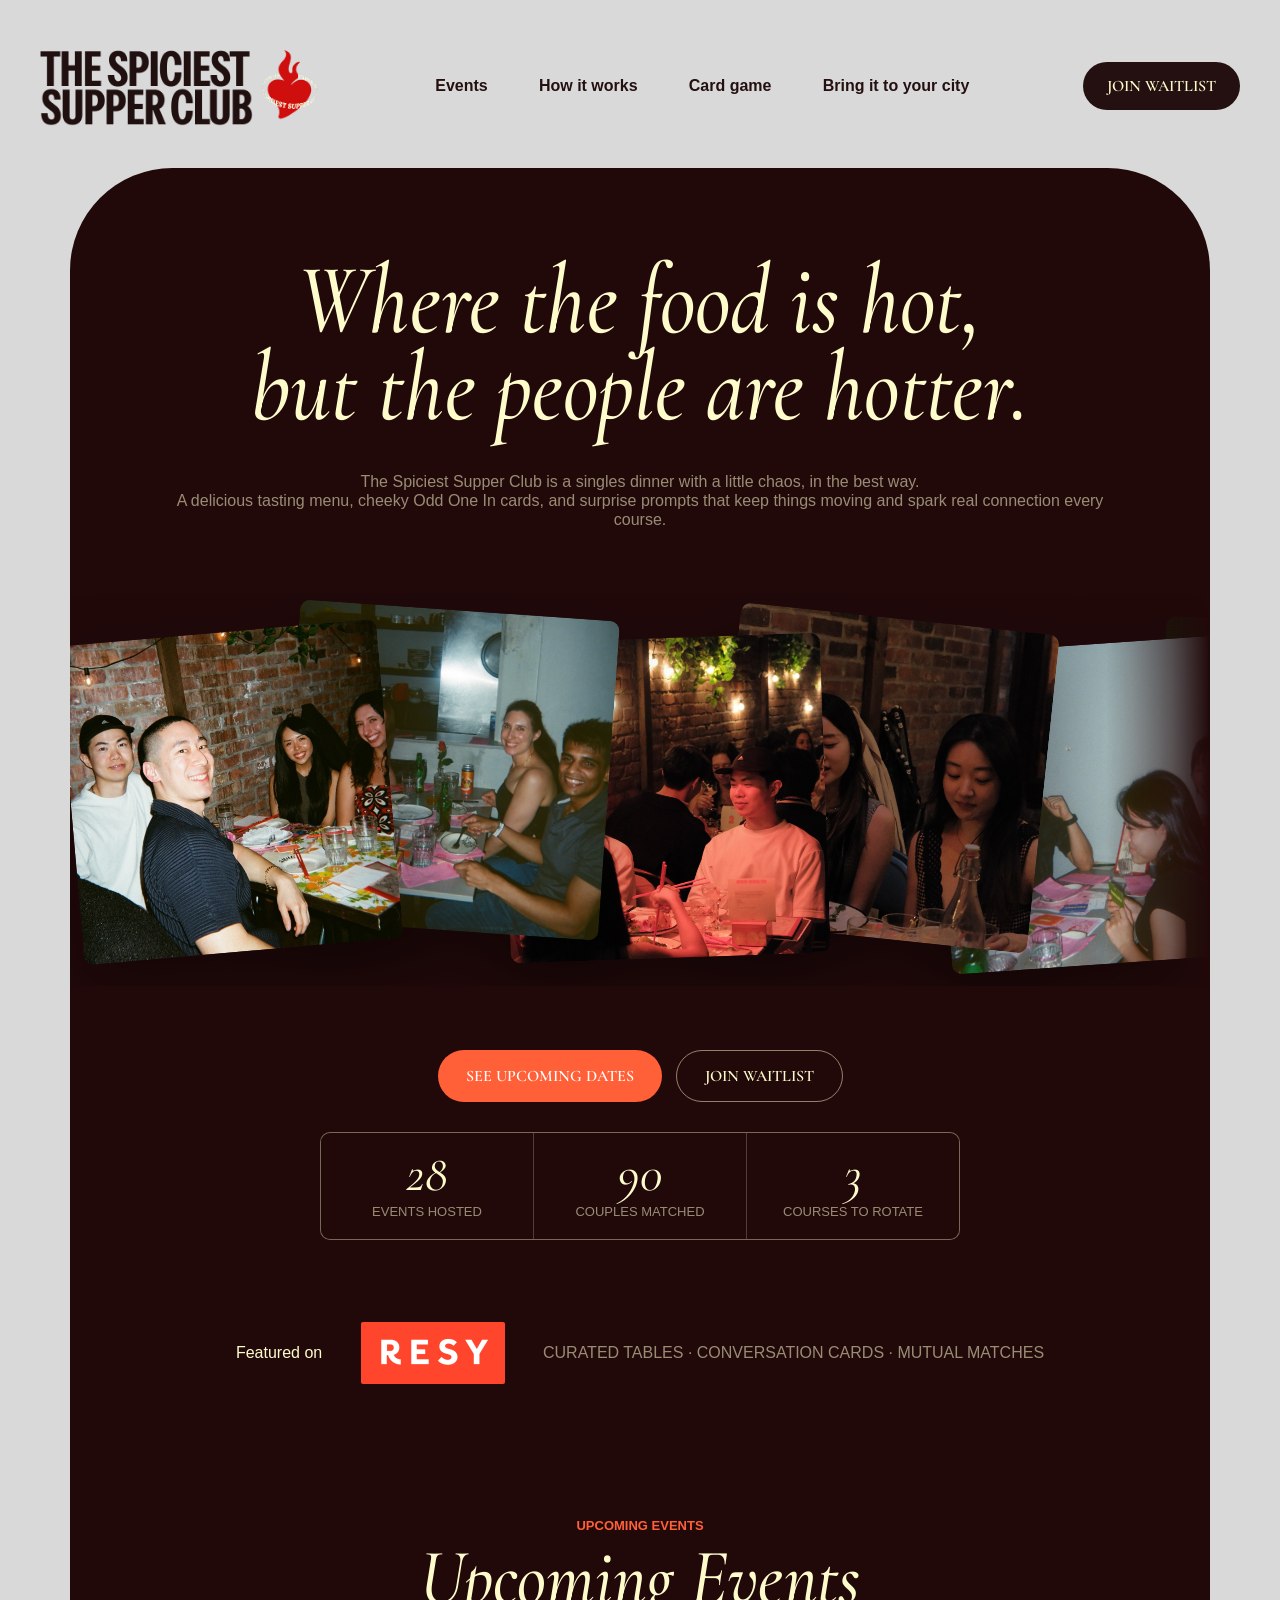
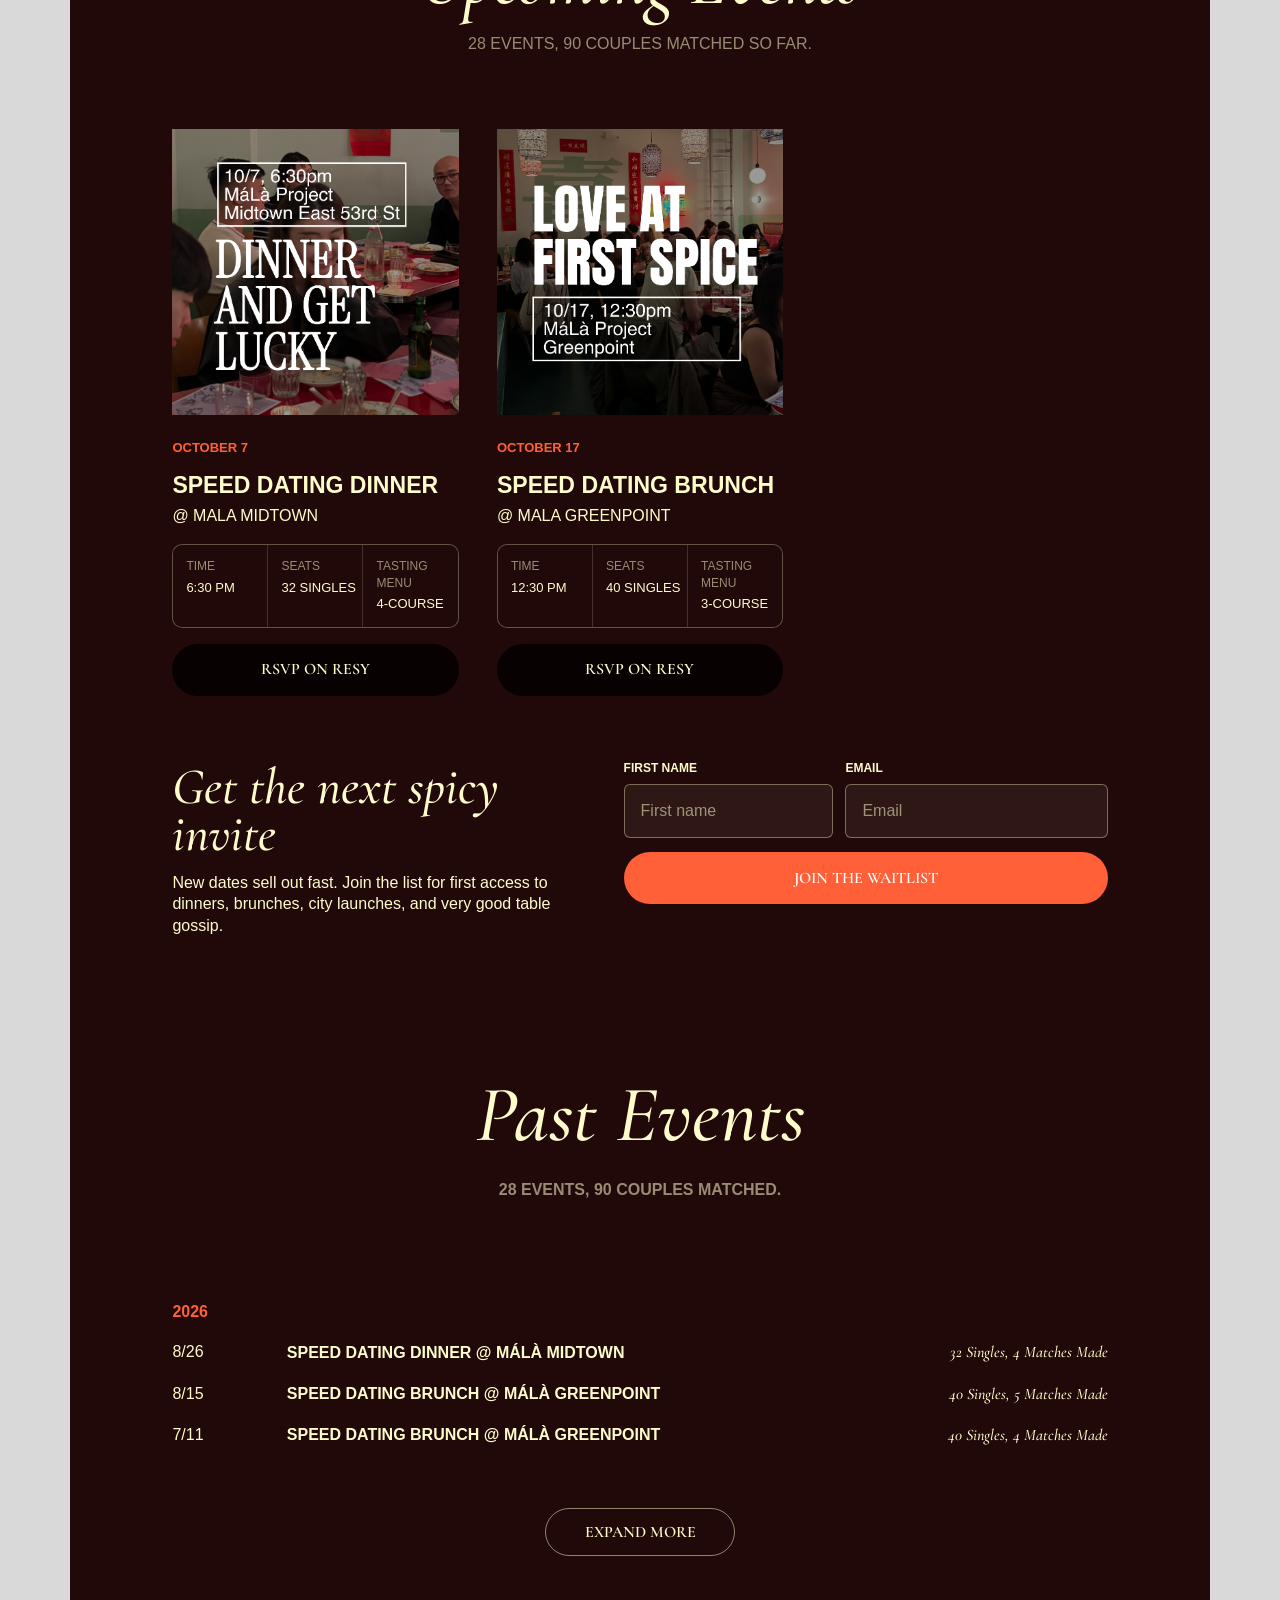
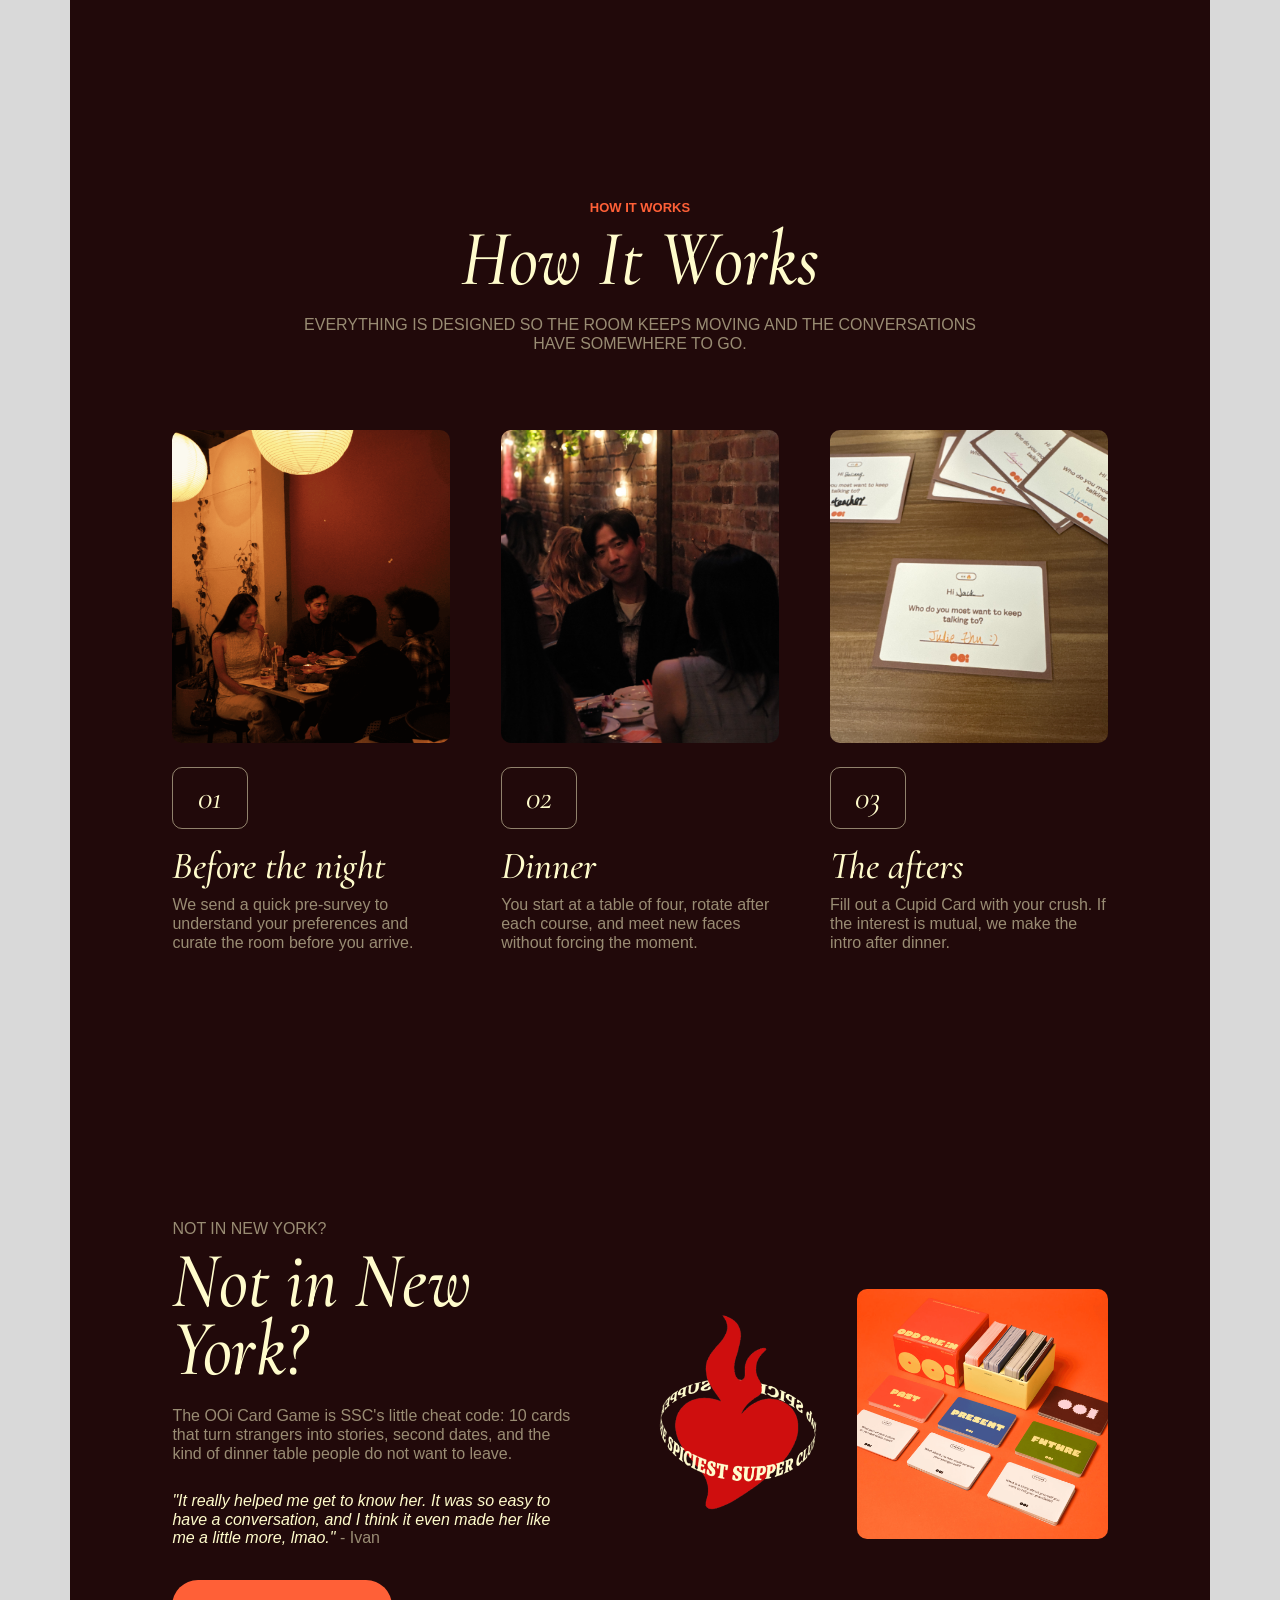
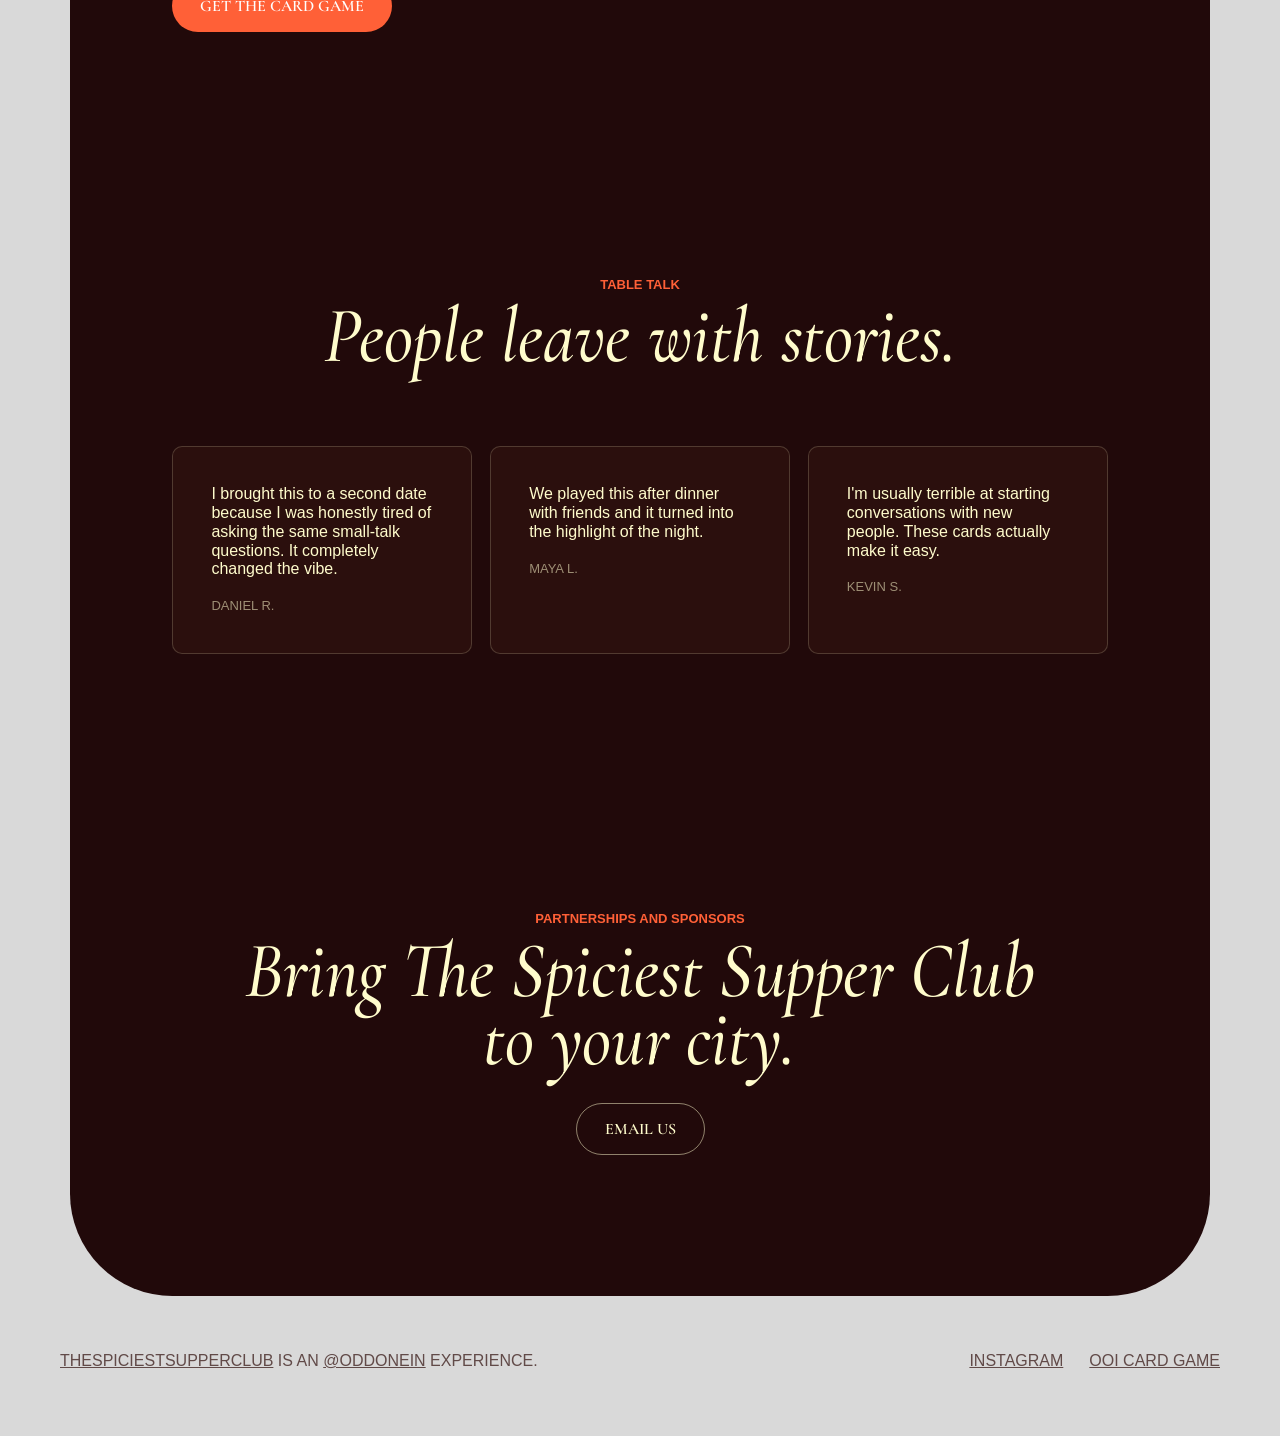
==== index.html @ 8a907b12 "Remove September events" ====
<!doctype html>
<html lang="en">
  <head>
    <!-- Google tag (gtag.js) -->
    <script async src="https://www.googletagmanager.com/gtag/js?id=G-8C66JML94V"></script>
    <script>
      window.dataLayer = window.dataLayer || [];
      function gtag(){dataLayer.push(arguments);}
      gtag('js', new Date());

      gtag('config', 'G-8C66JML94V');
    </script>
    <script async type="text/javascript" src="https://static.klaviyo.com/onsite/js/XFd9sS/klaviyo.js?company_id=XFd9sS"></script>
    <script type="text/javascript">
      !function(){if(!window.klaviyo){window._klOnsite=window._klOnsite||[];try{window.klaviyo=new Proxy({},{get:function(n,i){return"push"===i?function(){var n;(n=window._klOnsite).push.apply(n,arguments)}:function(){for(var n=arguments.length,o=new Array(n),w=0;w<n;w++)o[w]=arguments[w];var t="function"==typeof o[o.length-1]?o.pop():void 0,e=new Promise((function(n){window._klOnsite.push([i].concat(o,[function(i){t&&t(i),n(i)}]))}));return e}}})}catch(n){window.klaviyo=window.klaviyo||[],window.klaviyo.push=function(){var n;(n=window._klOnsite).push.apply(n,arguments)}}}}();
    </script>
    <meta charset="utf-8">
    <meta name="viewport" content="width=device-width, initial-scale=1">
    <title>The Spiciest Supper Club | Singles Dinners in NYC</title>
    <meta name="description" content="A singles supper club in NYC where curated tables, spicy tasting menus, and playful cards make meeting people feel natural.">
    <link rel="icon" type="image/png" sizes="512x512" href="assets/brand/ssc-icon-512.png?v=20260615">
    <link rel="apple-touch-icon" sizes="180x180" href="assets/brand/apple-touch-icon.png?v=20260615">
    <link rel="preconnect" href="https://fonts.googleapis.com">
    <link rel="preconnect" href="https://fonts.gstatic.com" crossorigin>
    <link href="https://fonts.googleapis.com/css2?family=Cormorant+Garamond:ital,wght@0,300..700;1,300..700&amp;display=swap" rel="stylesheet">
    <link rel="stylesheet" href="styles.css?v=20260907-sept9-sold-out">
  </head>
  <body>
    <header class="site-header">
      <a class="brand" href="#home" aria-label="The Spiciest Supper Club home">
        <img src="assets/brand/ssc-logo-20260609.png" alt="The Spiciest Supper Club">
      </a>

      <nav class="desktop-nav" aria-label="Primary navigation">
        <a href="#events">Events</a>
        <a href="#how">How it works</a>
        <a href="#game">Card game</a>
        <a href="#city">Bring it to your city</a>
      </nav>

      <a class="header-cta" href="#waitlist">Join waitlist</a>

      <button class="menu-button" type="button" aria-label="Open menu" aria-expanded="false" aria-controls="mobile-nav">
        <span></span>
        <span></span>
      </button>

      <nav class="mobile-nav" id="mobile-nav" aria-label="Mobile navigation">
        <a href="#events">Events</a>
        <a href="#how">How it works</a>
        <a href="#game">Card game</a>
        <a href="#city">Bring it to your city</a>
        <a href="#waitlist">Join waitlist</a>
      </nav>
    </header>

    <main id="home">
      <section class="hero" aria-labelledby="hero-title">
        <div class="hero-content">
          <h1 id="hero-title"><span>Where the food is hot,</span><span>but the people are hotter.</span></h1>
          <p class="hero-copy">The Spiciest Supper Club is a singles dinner with a little chaos, in the best way.<br>A delicious tasting menu, cheeky Odd One In cards, and surprise prompts that keep things moving and spark real connection every course.</p>
        </div>

        <div class="hero-gallery" aria-label="Supper club dinner gallery">
          <div class="hero-gallery-track">
            <img src="assets/hero-gallery/ssc-gallery-20260417-05.jpg" alt="Guests smiling together at The Spiciest Supper Club">
            <img src="assets/hero-gallery/ssc-gallery-20260609-01.jpg" alt="Guests sharing dinner at The Spiciest Supper Club">
            <img src="assets/hero-gallery/ssc-gallery-20260417-12.jpg" alt="A supper club guest in conversation over dinner">
            <img src="assets/hero-gallery/ssc-gallery-20260417-02.jpg" alt="Supper club guests seated by the brick wall">
            <img src="assets/hero-gallery/ssc-gallery-20260609-08.jpg" alt="A crowded dinner table during a singles supper club">
            <img src="assets/hero-gallery/ssc-gallery-20260417-09.jpg" alt="Dinner guests laughing around the table">
            <img src="assets/hero-gallery/ssc-gallery-20260609-03.jpg" alt="A lively dinner table at The Spiciest Supper Club">
            <img src="assets/hero-gallery/ssc-gallery-20260417-14.jpg" alt="Guests chatting under warm red light">
            <img src="assets/hero-gallery/ssc-gallery-20260417-01.jpg" alt="Two guests talking during supper club dinner">
            <img src="assets/hero-gallery/ssc-gallery-20260609-10.jpg" alt="A supper club table with food, drinks, and conversation">
            <img src="assets/hero-gallery/ssc-gallery-20260417-07.jpg" alt="Guests gathered at a table with brick walls behind them">
            <img src="assets/hero-gallery/ssc-gallery-20260417-11.jpg" alt="Two guests seated during a supper club dinner">
            <img src="assets/hero-gallery/ssc-gallery-20260609-05.jpg" alt="Couples chatting at a spicy supper club table">
            <img src="assets/hero-gallery/ssc-gallery-20260417-03.jpg" alt="Guests smiling at a spicy supper club table">
            <img src="assets/hero-gallery/ssc-gallery-20260417-16.jpg" alt="Supper club guest using chopsticks at dinner">
            <img src="assets/hero-gallery/ssc-gallery-20260609-11.jpg" alt="Friends and singles gathered for supper club">
            <img src="assets/hero-gallery/ssc-gallery-20260417-06.jpg" alt="Four guests smiling around a dinner table">
            <img src="assets/hero-gallery/ssc-gallery-20260609-02.jpg" alt="Supper club guests talking over dinner">
            <img src="assets/hero-gallery/ssc-gallery-20260417-10.jpg" alt="Guests talking at dinner with Odd One In bags on the table">
            <img src="assets/hero-gallery/ssc-gallery-20260417-04.jpg" alt="Guests turning toward the camera during supper club">
            <img src="assets/hero-gallery/ssc-gallery-20260609-07.jpg" alt="The Spiciest Supper Club guests mid-conversation">
            <img src="assets/hero-gallery/ssc-gallery-20260417-13.jpg" alt="A guest smiling during a supper club conversation">
            <img src="assets/hero-gallery/ssc-gallery-20260417-08.jpg" alt="A candid supper club table scene">
            <img src="assets/hero-gallery/ssc-gallery-20260609-04.jpg" alt="Guests laughing during a supper club dinner">
            <img src="assets/hero-gallery/ssc-gallery-20260417-15.jpg" alt="Guests dining and talking under red light">
            <img src="assets/hero-gallery/ssc-gallery-20260609-06.jpg" alt="Dinner guests seated with drinks and shared dishes">
            <img src="assets/hero-gallery/ssc-gallery-20260417-17.jpg" alt="A candid supper club dinner moment">
            <img src="assets/hero-gallery/ssc-gallery-20260609-09.jpg" alt="Guests smiling across the table at dinner">
          </div>
        </div>

        <div class="hero-lower">
          <div class="hero-actions" aria-label="Hero actions">
            <a class="button button-primary" href="#events">See upcoming dates</a>
            <a class="button button-secondary" href="#waitlist">Join waitlist</a>
          </div>

          <dl class="hero-stats" aria-label="Supper club stats">
            <div>
              <dt data-stat-hosted>28</dt>
              <dd>events hosted</dd>
            </div>
            <div>
              <dt data-stat-matched>90</dt>
              <dd>couples matched</dd>
            </div>
            <div>
              <dt>3</dt>
              <dd>courses to rotate</dd>
            </div>
          </dl>
        </div>
      </section>

      <section class="press-strip" aria-label="Featured on Resy">
        <span>Featured on</span>
        <img src="assets/framer/resy.png?v=20260609-assets" alt="Resy">
        <span>Curated tables · Conversation cards · Mutual matches</span>
      </section>

      <section id="events" class="section events-section" aria-labelledby="events-title">
        <div class="section-header">
          <p class="eyebrow">Upcoming events</p>
          <h2 id="events-title">Upcoming Events</h2>
          <p data-events-summary>28 events, 90 couples matched so far.</p>
        </div>

        <div class="upcoming-events">
        <div class="event-grid">
          <article class="event-card featured-event">
            <img src="assets/framer/event-midtown-20261007.png?v=20260625-events" alt="October 7 Dinner and Get Lucky event poster for Mala Project Midtown East 53rd Street">
            <div class="event-card-body">
              <span class="tag">October 7</span>
              <h3>Speed Dating Dinner</h3>
              <p>@ Mala Midtown</p>
              <dl>
                <div>
                  <dt>Time</dt>
                  <dd>6:30 PM</dd>
                </div>
                <div>
                  <dt>Seats</dt>
                  <dd>32 singles</dd>
                </div>
                <div>
                  <dt>Tasting menu</dt>
                  <dd>4-course</dd>
                </div>
              </dl>
              <a class="button button-dark" href="https://resy.com/cities/new-york-ny/venues/mala-project/events/ma-la-project-x-odd-one-in-present-the-spiciest-supper-club-2026-10-07?date=2026-07-09&amp;seats=2">RSVP on Resy</a>
            </div>
          </article>

          <article class="event-card">
            <img src="assets/framer/event-greenpoint-20261017.png?v=20260625-events" alt="October 17 Love at First Spice brunch poster for Mala Project Greenpoint">
            <div class="event-card-body">
              <span class="tag">October 17</span>
              <h3>Speed Dating Brunch</h3>
              <p>@ Mala Greenpoint</p>
              <dl>
                <div>
                  <dt>Time</dt>
                  <dd>12:30 PM</dd>
                </div>
                <div>
                  <dt>Seats</dt>
                  <dd>40 singles</dd>
                </div>
                <div>
                  <dt>Tasting menu</dt>
                  <dd>3-course</dd>
                </div>
              </dl>
              <a class="button button-dark" href="https://resy.com/cities/new-york-ny/venues/mala-project-greenpoint/events/ma-la-project-x-odd-one-in-present-the-spiciest-supper-club-singles-brunch-edition-2026-10-17?date=2026-07-09&amp;seats=2">RSVP on Resy</a>
            </div>
          </article>
        </div>

        <div class="waitlist-panel" id="waitlist">
          <div class="waitlist-copy">
            <p>Get the next spicy invite</p>
            <span>New dates sell out fast. Join the list for first access to dinners, brunches, city launches, and very good table gossip.</span>
          </div>
          <div class="waitlist-form" aria-label="Join The Spiciest Supper Club waitlist">
            <form class="waitlist-signup" data-waitlist-signup>
              <div class="waitlist-fields">
                <label>
                  <span>First name</span>
                  <input type="text" name="first_name" autocomplete="given-name" placeholder="First name">
                </label>
                <label>
                  <span>Email</span>
                  <input type="email" name="email" autocomplete="email" placeholder="Email" required>
                </label>
              </div>
              <button class="button button-primary" type="submit">Join the waitlist</button>
              <p class="waitlist-message" data-waitlist-message aria-live="polite"></p>
            </form>
          </div>
        </div>
        </div>

        <section class="past-events-section collapsed" aria-labelledby="past-events-title">
          <div class="past-events-header">
            <h3 id="past-events-title">Past Events</h3>
            <p data-past-summary>28 events, 90 couples matched.</p>
          </div>

          <ol class="past-event-list">
            <li class="past-event-year">2026</li>
            <li class="past-event-row">
              <time datetime="2026-08-26">8/26</time>
              <div>
                <h4>Speed Dating Dinner @ MáLà Midtown</h4>
              </div>
              <p>32 Singles, 4 Matches Made</p>
            </li>
            <li class="past-event-row">
              <time datetime="2026-08-15">8/15</time>
              <div>
                <h4>Speed Dating Brunch @ MáLà Greenpoint</h4>
              </div>
              <p>40 Singles, 5 Matches Made</p>
            </li>
            <li class="past-event-row">
              <time datetime="2026-07-11">7/11</time>
              <div>
                <h4>Speed Dating Brunch @ MáLà Greenpoint</h4>
              </div>
              <p>40 Singles, 4 Matches Made</p>
            </li>
            <li class="past-event-row" data-past-extra>
              <time datetime="2026-07-08">7/8</time>
              <div>
                <h4>Speed Dating Dinner @ MáLà Midtown</h4>
              </div>
              <p>32 Singles, 3 Matches Made</p>
            </li>
            <li class="past-event-row" data-past-extra>
              <time datetime="2026-06-13">6/13</time>
              <div>
                <h4>Speed Dating Brunch @ MáLà Greenpoint</h4>
              </div>
              <p>40 Singles, 6 Matches Made</p>
            </li>
            <li class="past-event-row" data-past-extra>
              <time datetime="2026-06-10">6/10</time>
              <div>
                <h4>Speed Dating Dinner @ MáLà Midtown</h4>
              </div>
              <p>32 Singles, 2 Matches Made</p>
            </li>
            <li class="past-event-row" data-past-extra>
              <time datetime="2026-05-23">5/23</time>
              <div>
                <h4>Speed Dating Brunch @ MáLà Greenpoint</h4>
              </div>
              <p>40 Singles, 4 Matches Made</p>
            </li>
            <li class="past-event-row" data-past-extra>
              <time datetime="2026-05-05">5/5</time>
              <div>
                <h4>Speed Dating Dinner @ MáLà Midtown</h4>
              </div>
              <p>32 Singles, 1 Matches Made</p>
            </li>
            <li class="past-event-row" data-past-extra>
              <time datetime="2026-04-11">4/11</time>
              <div>
                <h4>Speed Dating Brunch @ MáLà Greenpoint</h4>
              </div>
              <p>40 Singles, 2 Matches Made</p>
            </li>
            <li class="past-event-row" data-past-extra>
              <time datetime="2026-04-07">4/7</time>
              <div>
                <h4>Speed Dating Dinner @ MáLà Midtown</h4>
              </div>
              <p>32 Singles, 3 Matches Made</p>
            </li>
            <li class="past-event-row" data-past-extra>
              <time datetime="2026-03-18">3/18</time>
              <div>
                <h4>Speed Dating Brunch @ MáLà Greenpoint</h4>
              </div>
              <p>40 Singles, 3 Matches Made</p>
            </li>
            <li class="past-event-row" data-past-extra>
              <time datetime="2026-03-11">3/11</time>
              <div>
                <h4>Speed Dating Dinner @ MáLà Midtown</h4>
              </div>
              <p>32 Singles, 2 Matches Made</p>
            </li>
            <li class="past-event-row" data-past-extra>
              <time datetime="2026-03-02">3/2</time>
              <div>
                <h4>Speed Dating Dinner @ MáLà Midtown</h4>
              </div>
              <p>32 Singles, 4 Matches Made</p>
            </li>
            <li class="past-event-row" data-past-extra>
              <time datetime="2026-02-25">2/25</time>
              <div>
                <h4>Speed Dating Dinner @ MáLà Midtown</h4>
              </div>
              <p>32 Singles, 3 Matches Made</p>
            </li>
            <li class="past-event-year" data-past-extra>2025</li>
            <li class="past-event-row" data-past-extra>
              <time datetime="2025-10-22">10/22</time>
              <div>
                <h4>Speed Dating Dinner @ MáLà Midtown</h4>
              </div>
              <p>32 Singles, 4 Matches Made</p>
            </li>
            <li class="past-event-row" data-past-extra>
              <time datetime="2025-10-18">10/18</time>
              <div>
                <h4>Speed Dating Brunch @ MáLà Greenpoint</h4>
              </div>
              <p>40 Singles, 3 Matches Made</p>
            </li>
            <li class="past-event-row" data-past-extra>
              <time datetime="2025-10-04">10/4</time>
              <div>
                <h4>Speed Dating Dinner @ MáLà Greenpoint</h4>
              </div>
              <p>40 Singles, 3 Matches Made</p>
            </li>
            <li class="past-event-row" data-past-extra>
              <time datetime="2025-09-20">9/20</time>
              <div>
                <h4>Speed Dating Dinner @ MáLà Greenpoint</h4>
              </div>
              <p>40 Singles, 2 Matches Made</p>
            </li>
            <li class="past-event-row" data-past-extra>
              <time datetime="2025-09-11">9/11</time>
              <div>
                <h4>Speed Dating Dinner @ MáLà Midtown</h4>
              </div>
              <p>32 Singles, 3 Matches Made</p>
            </li>
            <li class="past-event-row" data-past-extra>
              <time datetime="2025-08-28">8/28</time>
              <div>
                <h4>Speed Dating Dinner @ MáLà East Village</h4>
              </div>
              <p>28 Singles, 2 Matches Made</p>
            </li>
            <li class="past-event-row" data-past-extra>
              <time datetime="2025-08-21">8/21</time>
              <div>
                <h4>Speed Dating Dinner @ MáLà Midtown</h4>
              </div>
              <p>32 Singles, 2 Matches Made</p>
            </li>
            <li class="past-event-row" data-past-extra>
              <time datetime="2025-07-24">7/24</time>
              <div>
                <h4>Speed Dating Dinner @ MáLà East Village</h4>
              </div>
              <p>36 Singles, 4 Matches Made</p>
            </li>
            <li class="past-event-row" data-past-extra>
              <time datetime="2025-07-17">7/17</time>
              <div>
                <h4>Speed Dating Dinner @ MáLà Midtown</h4>
              </div>
              <p>32 Singles, 5 Matches Made</p>
            </li>
            <li class="past-event-row" data-past-extra>
              <time datetime="2025-06-28">6/28</time>
              <div>
                <h4>Speed Dating Dinner @ MáLà Greenpoint</h4>
              </div>
              <p>40 Singles, 3 Matches Made</p>
            </li>
            <li class="past-event-row" data-past-extra>
              <time datetime="2025-06-26">6/26</time>
              <div>
                <h4>Speed Dating Dinner @ MáLà Midtown</h4>
              </div>
              <p>32 Singles, 3 Matches Made</p>
            </li>
            <li class="past-event-row" data-past-extra>
              <time datetime="2025-05-17">5/17</time>
              <div>
                <h4>Speed Dating Dinner @ MáLà Midtown</h4>
              </div>
              <p>32 Singles, 2 Matches Made</p>
            </li>
            <li class="past-event-row" data-past-extra>
              <time datetime="2025-05-15">5/15</time>
              <div>
                <h4>Speed Dating Dinner @ MáLà Greenpoint</h4>
              </div>
              <p>40 Singles, 5 Matches Made</p>
            </li>
            <li class="past-event-row" data-past-extra>
              <time datetime="2025-04-17">4/17</time>
              <div>
                <h4>Speed Dating Dinner @ MáLà Midtown</h4>
              </div>
              <p>32 Singles, 3 Matches Made</p>
            </li>
          </ol>

          <button class="past-events-toggle" type="button" aria-expanded="false">Expand more</button>
        </section>
      </section>

      <section id="how" class="section how-section" aria-labelledby="how-title">
        <div class="section-header">
          <p class="eyebrow">How it works</p>
          <h2 id="how-title">How It Works</h2>
          <p>Everything is designed so the room keeps moving and the conversations have somewhere to go.</p>
        </div>

        <div class="steps">
          <article class="step">
            <img src="assets/framer/before-night.png?v=20260609-assets" alt="Guests sharing dinner before the supper club begins">
            <div>
              <span>01</span>
              <h3>Before the night</h3>
              <p>We send a quick pre-survey to understand your preferences and curate the room before you arrive.</p>
            </div>
          </article>

          <article class="step">
            <img src="assets/framer/dinner.jpg?v=20260609-assets" alt="A supper club guest in conversation at dinner">
            <div>
              <span>02</span>
              <h3>Dinner</h3>
              <p>You start at a table of four, rotate after each course, and meet new faces without forcing the moment.</p>
            </div>
          </article>

          <article class="step">
            <img src="assets/framer/afters.jpg?v=20260609-assets" alt="Cupid cards laid out on a table">
            <div>
              <span>03</span>
              <h3>The afters</h3>
              <p>Fill out a Cupid Card with your crush. If the interest is mutual, we make the intro after dinner.</p>
            </div>
          </article>
        </div>
      </section>

      <section id="game" class="game-section" aria-labelledby="game-title">
        <div class="game-copy">
          <p class="eyebrow">Not in New York?</p>
          <h2 id="game-title">Not in New York?</h2>
          <p>The OOi Card Game is SSC's little cheat code: 10 cards that turn strangers into stories, second dates, and the kind of dinner table people do not want to leave.</p>
          <blockquote>"It really helped me get to know her. It was so easy to have a conversation, and I think it even made her like me a little more, lmao." <cite>- Ivan</cite></blockquote>
          <a class="button button-primary" href="https://www.playoddonein.com/products/odd-one-in-the-card-game">Get the card game</a>
        </div>

        <div class="game-media">
          <img src="assets/framer/ooi-box.png?v=20260609-assets" alt="Odd One In card game box">
          <img src="assets/framer/ooi-cards.png?v=20260609-assets" alt="Odd One In conversation cards spread out">
        </div>
      </section>

      <section class="section testimonials" aria-labelledby="testimonials-title">
        <div class="section-header">
          <p class="eyebrow">Table talk</p>
          <h2 id="testimonials-title">People leave with stories.</h2>
        </div>

        <div class="testimonial-grid">
          <figure>
            <blockquote>I brought this to a second date because I was honestly tired of asking the same small-talk questions. It completely changed the vibe.</blockquote>
            <figcaption>Daniel R.</figcaption>
          </figure>
          <figure>
            <blockquote>We played this after dinner with friends and it turned into the highlight of the night.</blockquote>
            <figcaption>Maya L.</figcaption>
          </figure>
          <figure>
            <blockquote>I'm usually terrible at starting conversations with new people. These cards actually make it easy.</blockquote>
            <figcaption>Kevin S.</figcaption>
          </figure>
        </div>
      </section>

      <section id="city" class="city-section" aria-labelledby="city-title">
        <p class="eyebrow">Partnerships and sponsors</p>
        <h2 id="city-title">Bring The Spiciest Supper Club to your city.</h2>
        <a class="button button-secondary" href="mailto:hi@thespiciestsupperclub.com?subject=Bring%20SSC%20to%20my%20city">Email us</a>
      </section>
    </main>

    <footer class="site-footer">
      <p><a href="https://www.instagram.com/thespiciestsupperclub/">TheSpiciestSupperClub</a> is an <a href="https://www.instagram.com/playoddonein/">@OddOneIn</a> experience.</p>
      <div class="footer-links">
        <a href="https://www.instagram.com/thespiciestsupperclub/">Instagram</a>
        <a href="https://www.playoddonein.com/products/odd-one-in-the-card-game">OOi Card Game</a>
      </div>
    </footer>

    <script src="events-data.js?v=20260922-remove-september"></script>
    <script src="script.js?v=20260625-fall-events"></script>
  </body>
</html>
---- styles.css ----
:root {
  --page: #d9d9d9;
  --ink: #241010;
  --panel: #21090a;
  --panel-2: #2b0f0d;
  --cream: #fffccc;
  --cream-dim: rgba(255, 252, 206, .54);
  --orange: #ff6037;
  --red: #d71818;
  --white: #ffffff;
  --black: #070101;
  --display: "Cormorant Garamond", "Iowan Old Style", Georgia, serif;
  --sans: Inter, "Instrument Sans", Arial, Helvetica, sans-serif;
  --body-size: 16px;
  --meta-size: 13px;
  --card-title-size: clamp(18px, 1.8vw, 26px);
  --section-title-size: clamp(52px, 6.2vw, 96px);
  --button-weight: 600;
  --radius: 10px;
}

* {
  box-sizing: border-box;
}

html {
  scroll-behavior: smooth;
}

body {
  margin: 0;
  background: var(--page);
  color: var(--cream);
  font-family: var(--sans);
  font-size: var(--body-size);
  line-height: 1.4;
  letter-spacing: 0;
}

body.menu-open {
  overflow: hidden;
}

img {
  display: block;
  max-width: 100%;
}

a {
  color: inherit;
}

.site-header {
  position: sticky;
  top: 0;
  z-index: 20;
  display: grid;
  grid-template-columns: auto 1fr auto;
  align-items: center;
  gap: clamp(18px, 4vw, 56px);
  width: min(100% - 80px, 1640px);
  min-height: 104px;
  margin: 32px auto 28px;
  padding: 14px 0;
  color: var(--ink);
  background: rgba(217, 217, 217, .92);
  backdrop-filter: blur(14px);
}

.brand {
  display: inline-flex;
  width: clamp(210px, 22vw, 310px);
}

.brand img {
  width: 100%;
  height: auto;
}

.desktop-nav {
  display: flex;
  align-items: center;
  justify-content: center;
  gap: clamp(22px, 4vw, 76px);
  font-size: var(--body-size);
  font-weight: 800;
}

.desktop-nav a,
.header-cta,
.mobile-nav a,
.footer-links a,
.site-footer a {
  text-decoration: none;
}

.desktop-nav a:hover,
.desktop-nav a:focus-visible {
  color: var(--red);
}

.header-cta {
  display: inline-flex;
  align-items: center;
  justify-content: center;
  min-height: 48px;
  padding: 0 24px;
  border-radius: 999px;
  background: var(--ink);
  color: var(--cream);
  font-family: var(--display);
  font-size: var(--body-size);
  font-weight: var(--button-weight);
  text-transform: uppercase;
}

.menu-button,
.mobile-nav {
  display: none;
}

main {
  width: min(100% - 140px, 1640px);
  margin: 0 auto;
  overflow: hidden;
  border-radius: clamp(52px, 8vw, 150px);
  background: var(--panel);
}

.hero {
  position: relative;
  --hero-pad-x: clamp(34px, 8vw, 132px);
  display: grid;
  grid-template-columns: 1fr;
  justify-items: center;
  gap: clamp(34px, 5vw, 64px);
  min-height: min(820px, calc(100svh - 170px));
  padding: clamp(54px, 7vw, 118px) var(--hero-pad-x) clamp(38px, 5vw, 78px);
}

.hero-content,
.hero-lower {
  position: relative;
  z-index: 1;
  text-align: center;
}

.hero-lower {
  width: min(100%, 720px);
}

h1,
h2,
.step h3,
.next-title,
.waitlist-copy p {
  font-family: var(--display);
  font-style: italic;
  font-weight: 500;
  letter-spacing: 0;
}

h1 {
  max-width: 1010px;
  margin: 0 auto;
  color: var(--cream);
  font-size: clamp(54px, 7.8vw, 124px);
  line-height: .87;
  transform: scaleX(.88);
  transform-origin: center;
}

h1 span {
  display: block;
  white-space: nowrap;
}

.hero-copy {
  max-width: 1080px;
  margin: 42px auto 0;
  color: var(--cream-dim);
  font-size: var(--body-size);
  font-weight: 400;
  line-height: 1.18;
}

.hero-actions {
  display: flex;
  flex-wrap: wrap;
  justify-content: center;
  gap: 14px;
  margin-top: 0;
}

.button {
  display: inline-flex;
  align-items: center;
  justify-content: center;
  min-height: 52px;
  padding: 0 28px;
  border: 0;
  border-radius: 999px;
  font-family: var(--display);
  font-size: var(--body-size);
  font-weight: var(--button-weight);
  text-align: center;
  text-decoration: none;
  text-transform: uppercase;
  white-space: nowrap;
  transition: transform .18s ease, opacity .18s ease;
}

.button:hover,
.button:focus-visible,
.header-cta:hover,
.header-cta:focus-visible {
  transform: translateY(-2px);
}

.button-primary {
  background: var(--orange);
  color: var(--white);
}

.button-secondary {
  border: 1px solid rgba(255, 252, 206, .5);
  background: transparent;
  color: var(--cream);
}

.button-dark {
  width: 100%;
  background: var(--black);
  color: var(--cream);
}

.button-sold-out {
  background: rgba(255, 252, 206, .34);
  color: rgba(255, 252, 206, .82);
  cursor: not-allowed;
  opacity: .5;
  pointer-events: none;
}

.hero-stats {
  display: grid;
  grid-template-columns: repeat(3, 1fr);
  gap: 1px;
  max-width: 640px;
  margin: 30px auto 0;
  padding: 0;
  border: 1px solid rgba(255, 252, 206, .22);
  border-radius: var(--radius);
  background: rgba(255, 252, 206, .22);
  overflow: hidden;
}

.hero-stats div {
  padding: 18px;
  background: var(--panel);
}

.hero-stats dt {
  font-family: var(--display);
  font-size: clamp(35px, 4vw, 58px);
  font-style: italic;
  line-height: .9;
}

.hero-stats dd {
  margin: 6px 0 0;
  color: var(--cream-dim);
  font-size: var(--meta-size);
  font-weight: 400;
  text-transform: uppercase;
}

.hero-gallery {
  position: relative;
  --gallery-overlap: clamp(70px, 8vw, 122px);
  --gallery-tile-size: clamp(260px, 25vw, 360px);
  z-index: 1;
  justify-self: stretch;
  width: calc(100% + (var(--hero-pad-x) * 2));
  margin-left: calc(var(--hero-pad-x) * -1);
  overflow: hidden;
  mask-image: linear-gradient(90deg, #000 0%, #000 calc(100% - 104px), rgba(0, 0, 0, .42) calc(100% - 38px), transparent 100%);
  -webkit-mask-image: linear-gradient(90deg, #000 0%, #000 calc(100% - 104px), rgba(0, 0, 0, .42) calc(100% - 38px), transparent 100%);
}

.hero-gallery-track {
  display: flex;
  align-items: center;
  gap: 0;
  overflow-x: auto;
  min-height: calc(var(--gallery-tile-size) + 72px);
  padding: 34px calc(var(--hero-pad-x) * 2) 38px 0;
  cursor: grab;
  scroll-padding-left: 0;
  scroll-snap-type: x mandatory;
  scrollbar-width: none;
  touch-action: pan-x;
  user-select: none;
  -webkit-overflow-scrolling: touch;
}

.hero-gallery-track::-webkit-scrollbar {
  display: none;
}

.hero-gallery-track.is-dragging {
  cursor: grabbing;
  scroll-snap-type: none;
}

.hero-gallery img {
  position: relative;
  flex: 0 0 auto;
  width: var(--gallery-tile-size);
  max-width: none;
  aspect-ratio: 1;
  object-fit: cover;
  object-position: center bottom;
  border-radius: var(--radius);
  box-shadow: 0 28px 70px rgba(0, 0, 0, .34);
  pointer-events: auto;
  scroll-snap-align: start;
  transform: rotate(var(--tilt, 0deg)) translateY(var(--lift, 0));
  transform-origin: center;
  transition: box-shadow .18s ease, filter .18s ease, transform .18s ease;
  -webkit-user-drag: none;
}

.hero-gallery img + img {
  margin-left: calc(var(--gallery-overlap) * -1);
}

.hero-gallery img:nth-child(6n + 1) {
  --lift: 4px;
  --tilt: -5deg;
  z-index: 6;
}

.hero-gallery img:nth-child(6n + 2) {
  --lift: -18px;
  --tilt: 4deg;
  z-index: 5;
}

.hero-gallery img:nth-child(6n + 3) {
  --lift: 10px;
  --tilt: -2deg;
  z-index: 4;
}

.hero-gallery img:nth-child(6n + 4) {
  --lift: -10px;
  --tilt: 6deg;
  z-index: 3;
}

.hero-gallery img:nth-child(6n + 5) {
  --lift: 16px;
  --tilt: -4deg;
  z-index: 2;
}

.hero-gallery img:nth-child(6n) {
  --lift: -4px;
  --tilt: 3deg;
  z-index: 1;
}

.hero-gallery:hover img {
  filter: saturate(1.04) contrast(1.02);
}

.hero-gallery img:hover {
  z-index: 30;
  box-shadow: 0 34px 86px rgba(0, 0, 0, .46);
  filter: saturate(1.08) contrast(1.04);
  transform: rotate(var(--tilt, 0deg)) translateY(var(--lift, 0)) scale(1.1);
}

.hero-gallery-track.is-dragging img {
  transition: none;
}

.press-strip {
  display: flex;
  align-items: center;
  justify-content: center;
  gap: clamp(16px, 3vw, 42px);
  min-height: 96px;
  padding: 18px 32px;
  color: var(--cream);
  font-size: var(--body-size);
  font-weight: 400;
  text-align: center;
}

.press-strip img {
  width: 144px;
  border-radius: 2px;
}

.press-strip span:last-child {
  color: var(--cream-dim);
  font-size: var(--body-size);
  text-transform: uppercase;
}

.section {
  padding: clamp(76px, 9vw, 146px) clamp(34px, 8vw, 132px);
}

.section-header {
  max-width: 920px;
  margin: 0 auto clamp(36px, 6vw, 76px);
  text-align: center;
}

.eyebrow,
.tag {
  margin: 0;
  color: var(--orange);
  font-size: var(--meta-size);
  font-weight: 800;
  letter-spacing: 0;
  text-transform: uppercase;
}

.section-header h2,
.game-copy h2,
.city-section h2 {
  margin: 0;
  color: var(--cream);
  font-size: var(--section-title-size);
  line-height: .86;
  transform: scaleX(.9);
}

.section-header .eyebrow + h2,
.game-copy .eyebrow + h2,
.city-section .eyebrow + h2 {
  margin-top: 8px;
}

.section-header p:not(.eyebrow) {
  max-width: 680px;
  margin: 22px auto 0;
  color: var(--cream-dim);
  font-size: var(--body-size);
  font-weight: 400;
  line-height: 1.2;
  text-transform: uppercase;
}

.event-grid {
  display: grid;
  grid-template-columns: repeat(3, minmax(0, 1fr));
  gap: clamp(22px, 3vw, 48px);
}

.event-card {
  min-width: 0;
}

.event-card img {
  width: 100%;
  aspect-ratio: 1;
  object-fit: cover;
}

.event-card-body {
  display: grid;
  gap: 16px;
  padding-top: 24px;
}

.event-card h3 {
  margin: 0;
  color: var(--cream);
  font-size: var(--card-title-size);
  font-weight: 800;
  line-height: 1.05;
  text-transform: uppercase;
}

.event-card p {
  margin: -8px 0 0;
  color: var(--cream);
  font-size: var(--body-size);
  font-weight: 400;
  text-transform: uppercase;
}

.event-card dl {
  display: grid;
  grid-template-columns: repeat(3, minmax(0, 1fr));
  gap: 1px;
  margin: 0;
  overflow: hidden;
  border: 1px solid rgba(255, 252, 206, .16);
  border-radius: var(--radius);
  background: rgba(255, 252, 206, .16);
}

.event-card dl div {
  padding: clamp(9px, 1.5vw, 13px);
  background: var(--panel);
}

.event-card dt {
  color: var(--cream-dim);
  font-size: 12px;
  font-weight: 400;
  text-transform: uppercase;
}

.event-card dd {
  margin: 4px 0 0;
  color: var(--cream);
  font-size: clamp(12px, 1.15vw, var(--meta-size));
  font-weight: 400;
  text-transform: uppercase;
  white-space: nowrap;
}

.waitlist-panel {
  display: grid;
  grid-template-columns: minmax(240px, .8fr) minmax(320px, 1fr);
  align-items: center;
  gap: clamp(24px, 5vw, 72px);
  margin-top: clamp(42px, 5vw, 74px);
  scroll-margin-top: 120px;
}

.waitlist-copy {
  display: grid;
  gap: 14px;
}

.waitlist-copy p {
  margin: 0;
  font-size: clamp(30px, 4vw, 58px);
  line-height: .92;
}

.waitlist-copy span {
  display: block;
  max-width: 460px;
  color: var(--muted);
  font-size: var(--body-size);
  line-height: 1.35;
}

.waitlist-form {
  width: 100%;
}

.waitlist-signup {
  display: grid;
  gap: 14px;
  width: 100%;
}

.waitlist-fields {
  display: grid;
  grid-template-columns: 1fr 1.25fr;
  gap: 12px;
}

.waitlist-fields label {
  display: grid;
  gap: 8px;
}

.waitlist-fields label span {
  font-size: 12px;
  font-weight: 600;
  text-transform: uppercase;
  color: var(--muted);
}

.waitlist-fields input {
  width: 100%;
  min-height: 54px;
  border: 1px solid rgba(255, 252, 206, .38);
  border-radius: 6px;
  padding: 0 16px;
  color: var(--cream);
  background: rgba(255, 252, 206, .06);
  font: inherit;
  font-size: var(--body-size);
  outline: none;
  transition: border-color .18s ease, background .18s ease;
}

.waitlist-fields input::placeholder {
  color: rgba(255, 252, 206, .54);
}

.waitlist-fields input:focus {
  border-color: var(--orange);
  background: rgba(255, 252, 206, .1);
}

.waitlist-signup .button {
  width: 100%;
}

.waitlist-signup .button[disabled] {
  cursor: wait;
  opacity: .7;
}

.waitlist-message {
  min-height: 22px;
  margin: 0;
  color: var(--muted);
  font-size: 14px;
  line-height: 1.4;
}

.waitlist-message.is-success {
  color: var(--cream);
}

.waitlist-message.is-error {
  color: var(--orange);
}

.past-events-section {
  padding-top: clamp(92px, 11vw, 170px);
}

.past-events-header {
  max-width: 1040px;
  margin: 0 auto clamp(70px, 8vw, 120px);
  text-align: center;
}

.past-events-header h3 {
  margin: 0;
  color: var(--cream);
  font-family: var(--display);
  font-size: var(--section-title-size);
  font-style: italic;
  font-weight: 500;
  line-height: .88;
}

.past-events-header p {
  margin: 28px 0 0;
  color: var(--cream-dim);
  font-size: var(--body-size);
  font-weight: 800;
  text-transform: uppercase;
}

.past-event-list {
  display: grid;
  gap: 24px;
  max-width: 100%;
  margin: 0 auto;
  padding: 0;
  list-style: none;
}

.past-event-row {
  display: grid;
  grid-template-columns: 76px minmax(0, 1fr) minmax(210px, auto);
  align-items: center;
  gap: clamp(22px, 3vw, 52px);
}

.past-event-year {
  color: var(--orange);
  font-size: var(--body-size);
  font-weight: 800;
  line-height: 1;
  margin: clamp(20px, 4vw, 48px) 0 0;
  text-transform: uppercase;
}

.past-event-year:first-child {
  margin-top: 0;
}

.past-event-row time {
  color: var(--cream);
  font-size: var(--body-size);
  font-weight: 400;
  line-height: 1;
  white-space: nowrap;
}

.past-event-row h4 {
  margin: 0;
  color: var(--cream);
  font-size: var(--body-size);
  font-weight: 800;
  line-height: 1.08;
  text-transform: uppercase;
}

.past-event-row p {
  margin: 0;
  color: var(--cream);
  font-family: var(--display);
  font-size: var(--body-size);
  font-style: italic;
  font-weight: 500;
  line-height: 1;
  text-align: right;
  white-space: nowrap;
}

.past-events-section.collapsed [data-past-extra] {
  display: none;
}

.past-events-toggle {
  display: flex;
  align-items: center;
  justify-content: center;
  min-height: 48px;
  min-width: 190px;
  margin: clamp(34px, 5vw, 64px) auto 0;
  padding: 0 28px;
  border: 1px solid rgba(255, 252, 206, .5);
  border-radius: 999px;
  background: transparent;
  color: var(--cream);
  cursor: pointer;
  font-family: var(--display);
  font-size: var(--body-size);
  font-weight: var(--button-weight);
  text-transform: uppercase;
  white-space: nowrap;
}

.how-section {
  padding-top: clamp(86px, 10vw, 168px);
}

.steps {
  display: grid;
  grid-template-columns: repeat(3, minmax(0, 1fr));
  gap: clamp(28px, 4vw, 72px);
}

.step {
  display: grid;
  gap: 24px;
}

.step img {
  width: 100%;
  aspect-ratio: 1 / 1.13;
  border-radius: var(--radius);
  object-fit: cover;
}

.step span {
  display: inline-flex;
  align-items: center;
  justify-content: center;
  width: 76px;
  height: 62px;
  border: 1px solid rgba(255, 252, 206, .5);
  border-radius: var(--radius);
  color: var(--cream);
  font-family: var(--display);
  font-size: 33px;
  font-style: italic;
}

.step h3 {
  margin: 20px 0 12px;
  color: var(--cream);
  font-size: clamp(32px, 3vw, 48px);
  line-height: .9;
}

.step p,
.game-copy p,
.game-copy blockquote,
.testimonial-grid blockquote {
  margin: 0;
  color: var(--cream-dim);
  font-size: var(--body-size);
  font-weight: 400;
  line-height: 1.18;
}

.game-section {
  display: grid;
  grid-template-columns: minmax(0, 1fr) minmax(0, 1.15fr);
  align-items: center;
  gap: clamp(40px, 6vw, 90px);
  padding: clamp(86px, 10vw, 158px) clamp(34px, 8vw, 132px);
}

.game-copy {
  max-width: 620px;
}

.game-copy h2 {
  transform-origin: left;
}

.game-copy p {
  margin-top: 24px;
}

.game-copy blockquote {
  margin-top: 28px;
  color: var(--cream);
  font-style: italic;
}

.game-copy cite {
  color: var(--cream-dim);
  font-style: normal;
}

.game-copy .button {
  margin-top: 32px;
}

.game-media {
  display: grid;
  grid-template-columns: .72fr 1fr;
  align-items: center;
  gap: 28px;
}

.game-media img {
  width: 100%;
  object-fit: contain;
}

.game-media img:first-child {
  justify-self: end;
  max-width: 300px;
}

.game-media img:last-child {
  border-radius: var(--radius);
}

.testimonial-grid {
  display: grid;
  grid-template-columns: repeat(3, minmax(0, 1fr));
  gap: 18px;
}

.testimonial-grid figure {
  min-width: 0;
  margin: 0;
  padding: clamp(22px, 3vw, 38px);
  border: 1px solid rgba(255, 252, 206, .18);
  border-radius: var(--radius);
  background: var(--panel-2);
}

.testimonial-grid blockquote {
  color: var(--cream);
  font-family: var(--sans);
  font-size: var(--body-size);
  font-style: normal;
  font-weight: 400;
}

.testimonial-grid figcaption {
  margin-top: 18px;
  color: var(--cream-dim);
  font-size: var(--meta-size);
  font-weight: 400;
  text-transform: uppercase;
}

.city-section {
  display: grid;
  justify-items: center;
  padding: clamp(92px, 11vw, 180px) clamp(24px, 8vw, 132px);
  text-align: center;
}

.city-section .button {
  margin-top: 30px;
}

.site-footer {
  display: flex;
  align-items: center;
  justify-content: space-between;
  gap: 26px;
  width: min(100% - 120px, 1660px);
  margin: 54px auto 64px;
  color: #614a48;
}

.site-footer p {
  margin: 0;
  font-size: var(--body-size);
  font-weight: 400;
  text-transform: uppercase;
}

.site-footer a {
  text-decoration: underline;
}

.footer-links {
  display: flex;
  gap: 26px;
  font-size: var(--body-size);
  font-weight: 400;
  text-transform: uppercase;
}

@media (max-width: 1080px) {
  .site-header {
    grid-template-columns: 1fr auto;
    width: min(100% - 36px, 760px);
    min-height: 78px;
    margin: 18px auto;
  }

  .desktop-nav,
  .header-cta {
    display: none;
  }

  .brand {
    width: 208px;
  }

  .menu-button {
    display: grid;
    gap: 7px;
    width: 48px;
    min-height: 48px;
    padding: 12px 9px;
    border: 1px solid rgba(36, 16, 16, .28);
    border-radius: 999px;
    background: transparent;
  }

  .menu-button span {
    display: block;
    height: 4px;
    border-radius: 999px;
    background: var(--ink);
    transition: transform .2s ease;
  }

  .menu-button[aria-expanded="true"] span:first-child {
    transform: translateY(5.5px) rotate(45deg);
  }

  .menu-button[aria-expanded="true"] span:last-child {
    transform: translateY(-5.5px) rotate(-45deg);
  }

  .mobile-nav {
    position: fixed;
    inset: 92px 18px auto;
    display: none;
    padding: 14px 18px;
    border-radius: 20px;
    background: var(--ink);
    color: var(--cream);
  }

  body.menu-open .mobile-nav {
    display: grid;
  }

  .mobile-nav a {
    min-height: 50px;
    display: flex;
    align-items: center;
    border-bottom: 1px solid rgba(255, 252, 206, .16);
    font-weight: 800;
    text-transform: uppercase;
  }

  .mobile-nav a:last-child {
    border-bottom: 0;
  }

  main {
    width: min(100% - 28px, 760px);
    border-radius: 46px;
  }

  .event-grid,
  .steps,
  .game-section,
  .testimonial-grid {
    grid-template-columns: 1fr;
  }

  .hero {
    --hero-pad-x: 28px;
    min-height: auto;
    padding: 48px var(--hero-pad-x) 54px;
  }

  .press-strip {
    flex-wrap: wrap;
  }

  .event-card {
    display: grid;
    grid-template-columns: minmax(140px, .8fr) 1fr;
    gap: 20px;
    align-items: start;
  }

  .event-card-body {
    padding-top: 0;
  }

  .waitlist-panel {
    grid-template-columns: 1fr;
    align-items: flex-start;
  }

  .site-footer {
    flex-direction: column;
    align-items: flex-start;
  }

  .game-media {
    grid-template-columns: 1fr 1fr;
  }
}

@media (max-width: 640px) {
  .site-header {
    width: min(100% - 24px, 420px);
  }

  .brand {
    width: 178px;
  }

  main {
    width: min(100% - 20px, 420px);
    border-radius: 34px;
  }

  h1 {
    font-size: clamp(30px, 8.9vw, 38px);
    line-height: .98;
  }

  .hero-actions,
  .button,
  .waitlist-panel,
  .waitlist-form,
  .city-section .button {
    width: 100%;
  }

  .waitlist-fields {
    grid-template-columns: 1fr;
  }

  .hero-stats {
    grid-template-columns: 1fr;
  }

  .hero-gallery img {
    width: min(76vw, 310px);
  }

  .section,
  .game-section,
  .city-section {
    padding-inline: 24px;
  }

  .event-card {
    grid-template-columns: 1fr;
    gap: 18px;
  }

  .past-event-row {
    grid-template-columns: 1fr;
    gap: 10px;
    align-items: start;
  }

  .past-event-year {
    margin-left: 0;
  }

  .past-event-row p {
    text-align: left;
    white-space: normal;
  }

  .step img {
    aspect-ratio: 1 / 1.05;
  }

  .game-media {
    grid-template-columns: 1fr;
  }

  .game-media img:first-child {
    justify-self: center;
  }

  .site-footer {
    width: min(100% - 28px, 420px);
  }

  .footer-links {
    flex-direction: column;
    gap: 12px;
  }
}

@media (prefers-reduced-motion: reduce) {
  *,
  *::before,
  *::after {
    scroll-behavior: auto !important;
    transition-duration: .01ms !important;
    animation-duration: .01ms !important;
    animation-iteration-count: 1 !important;
  }
}
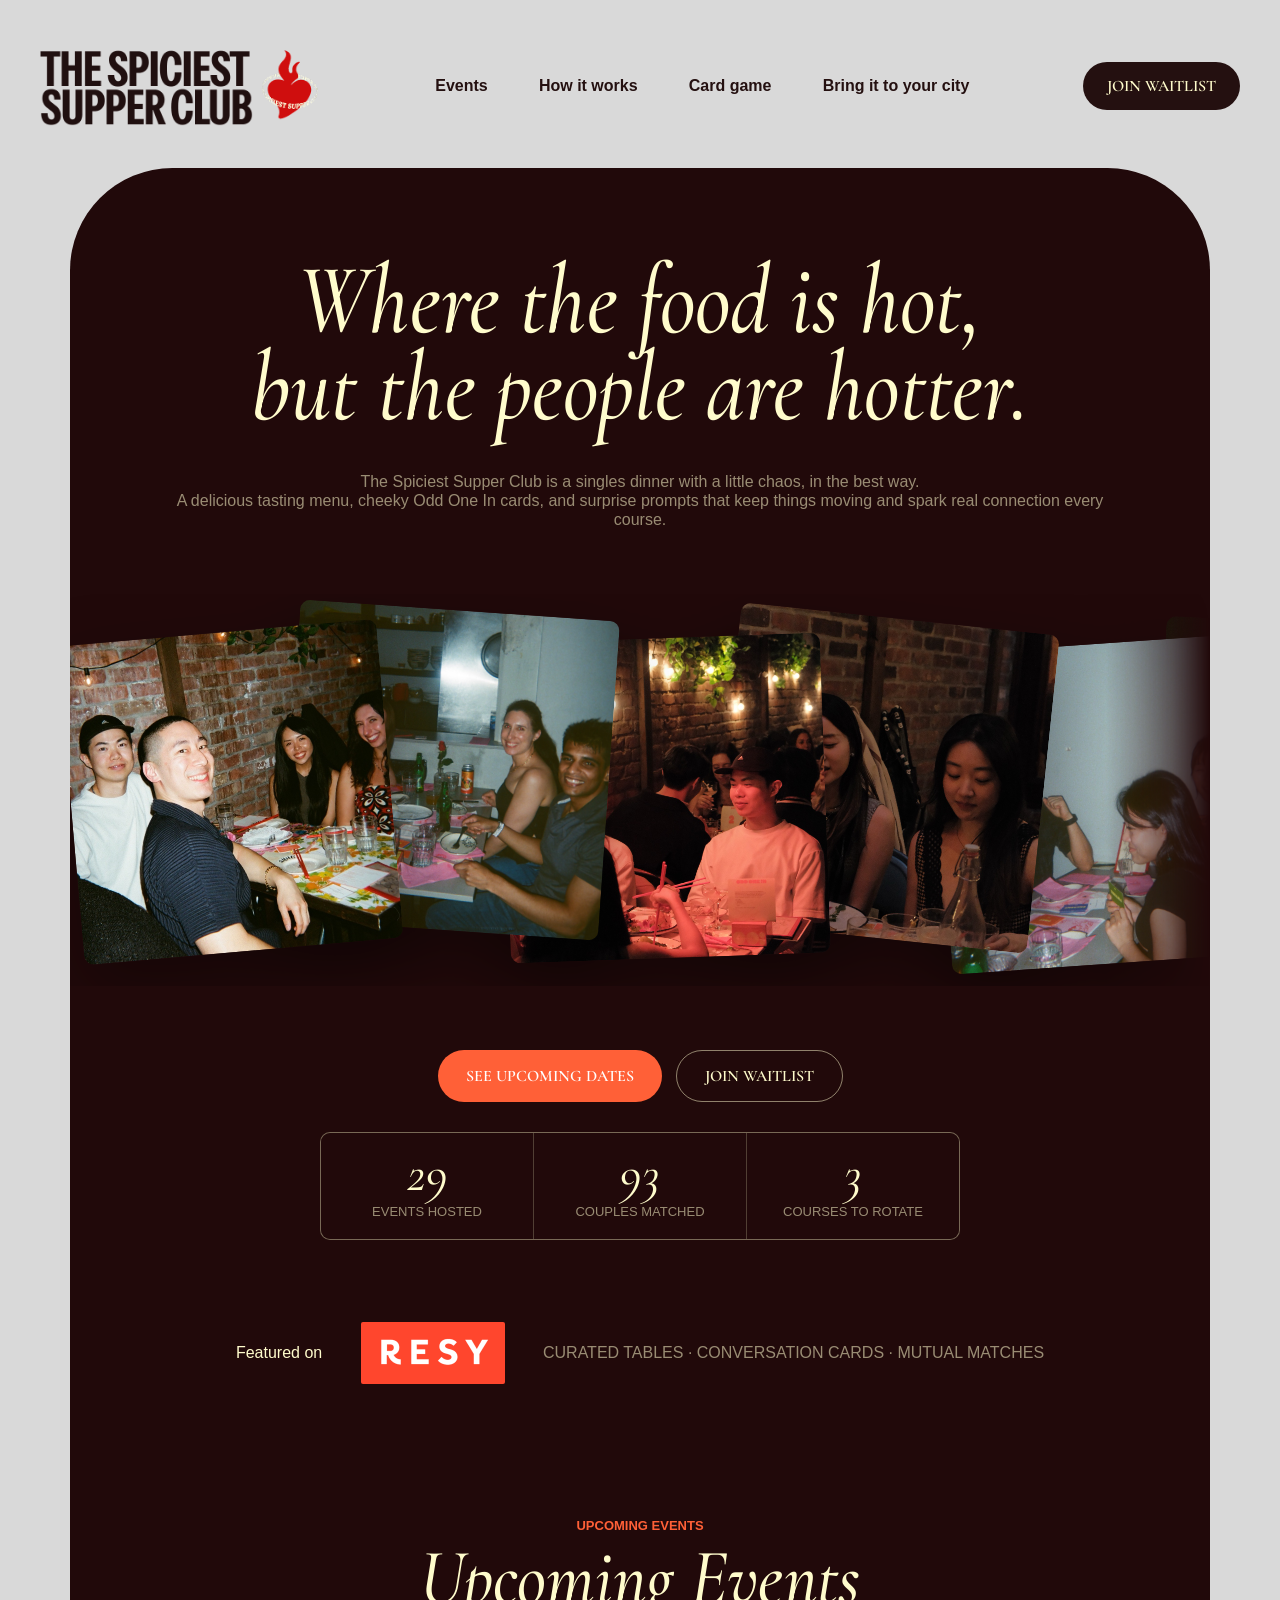
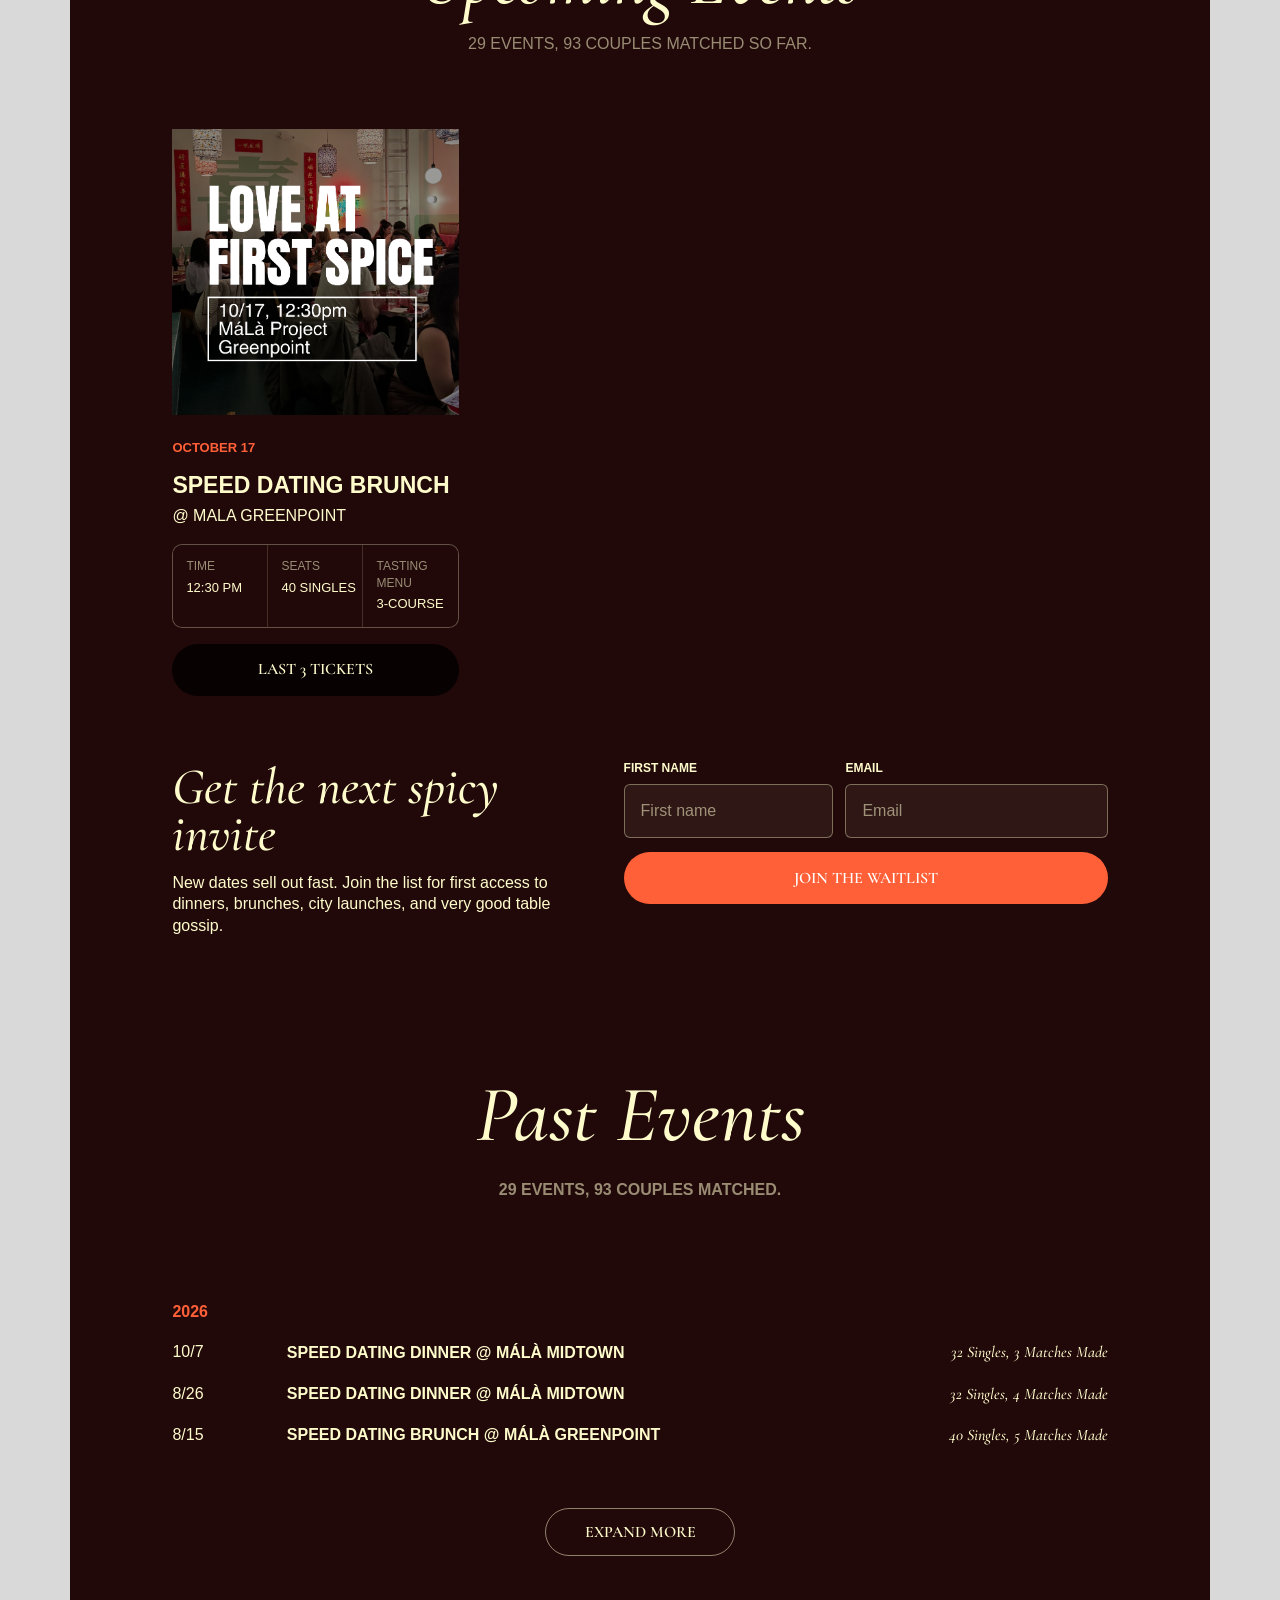
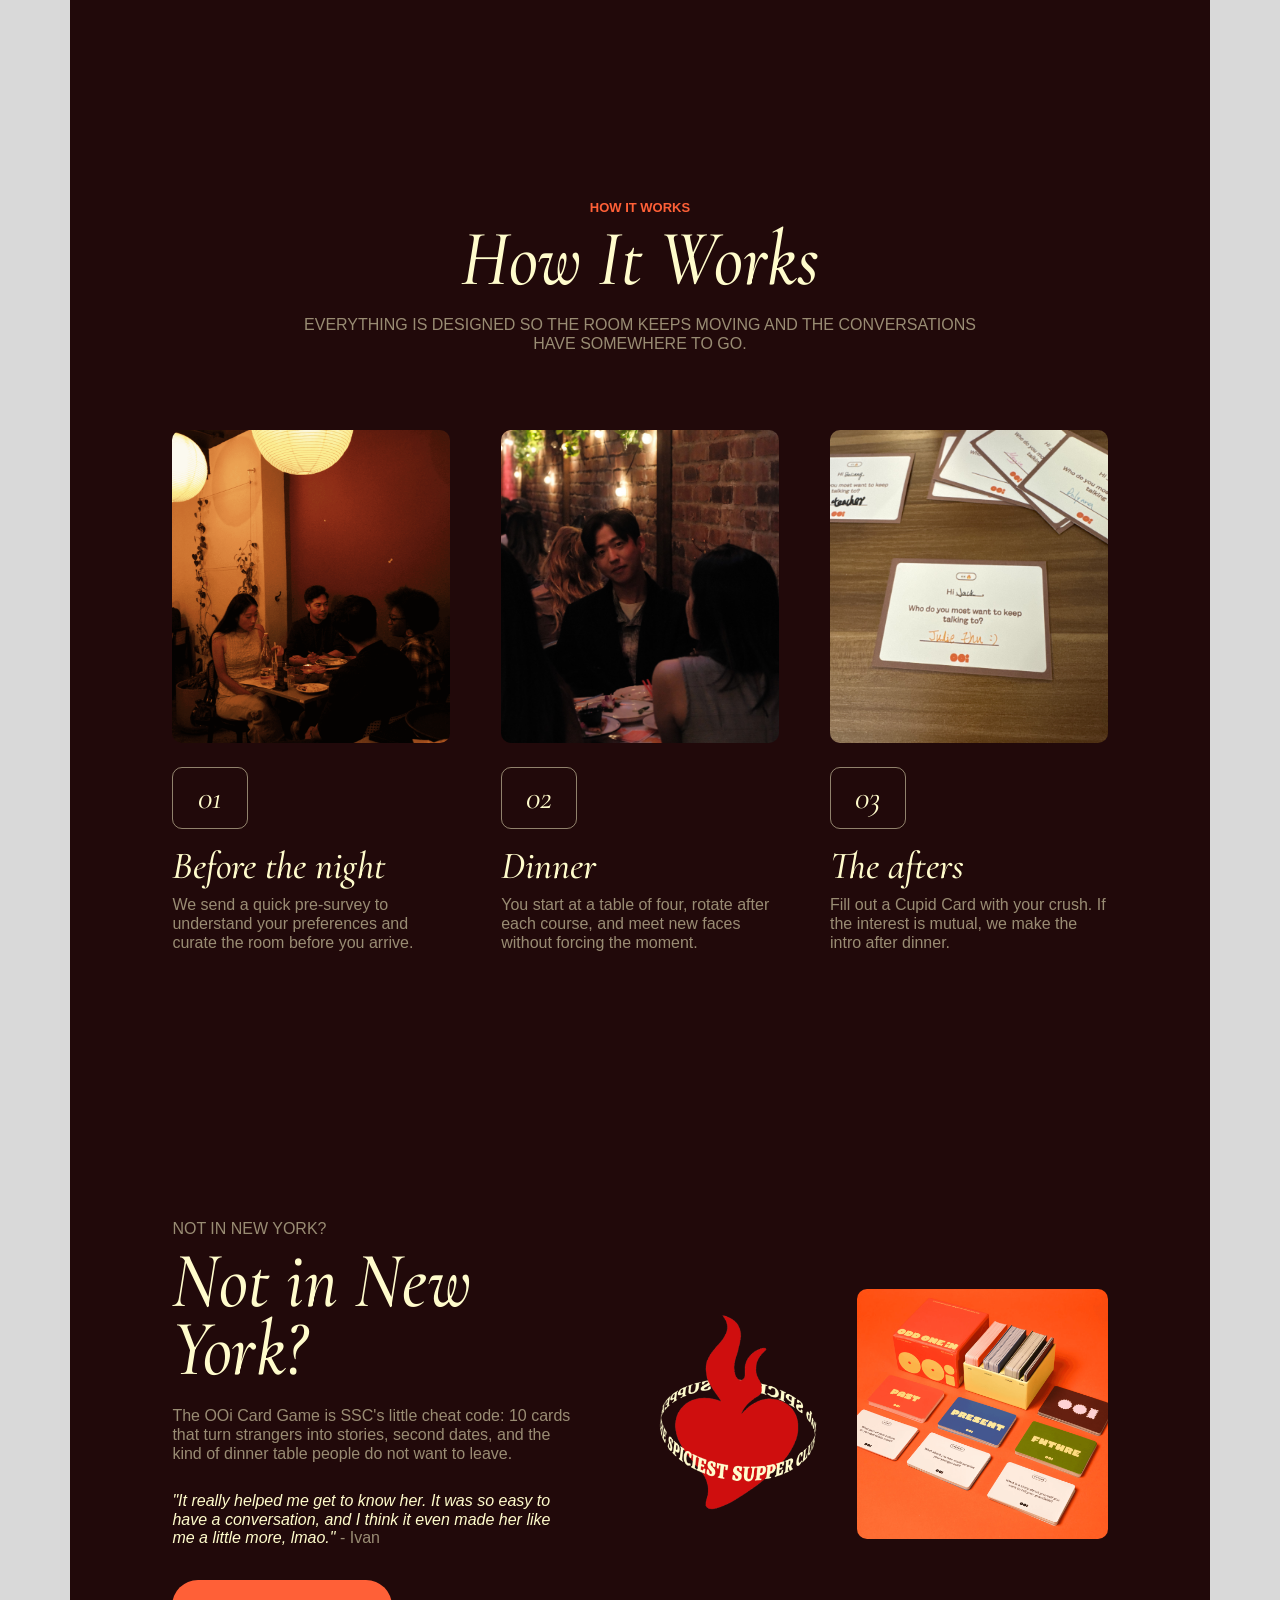
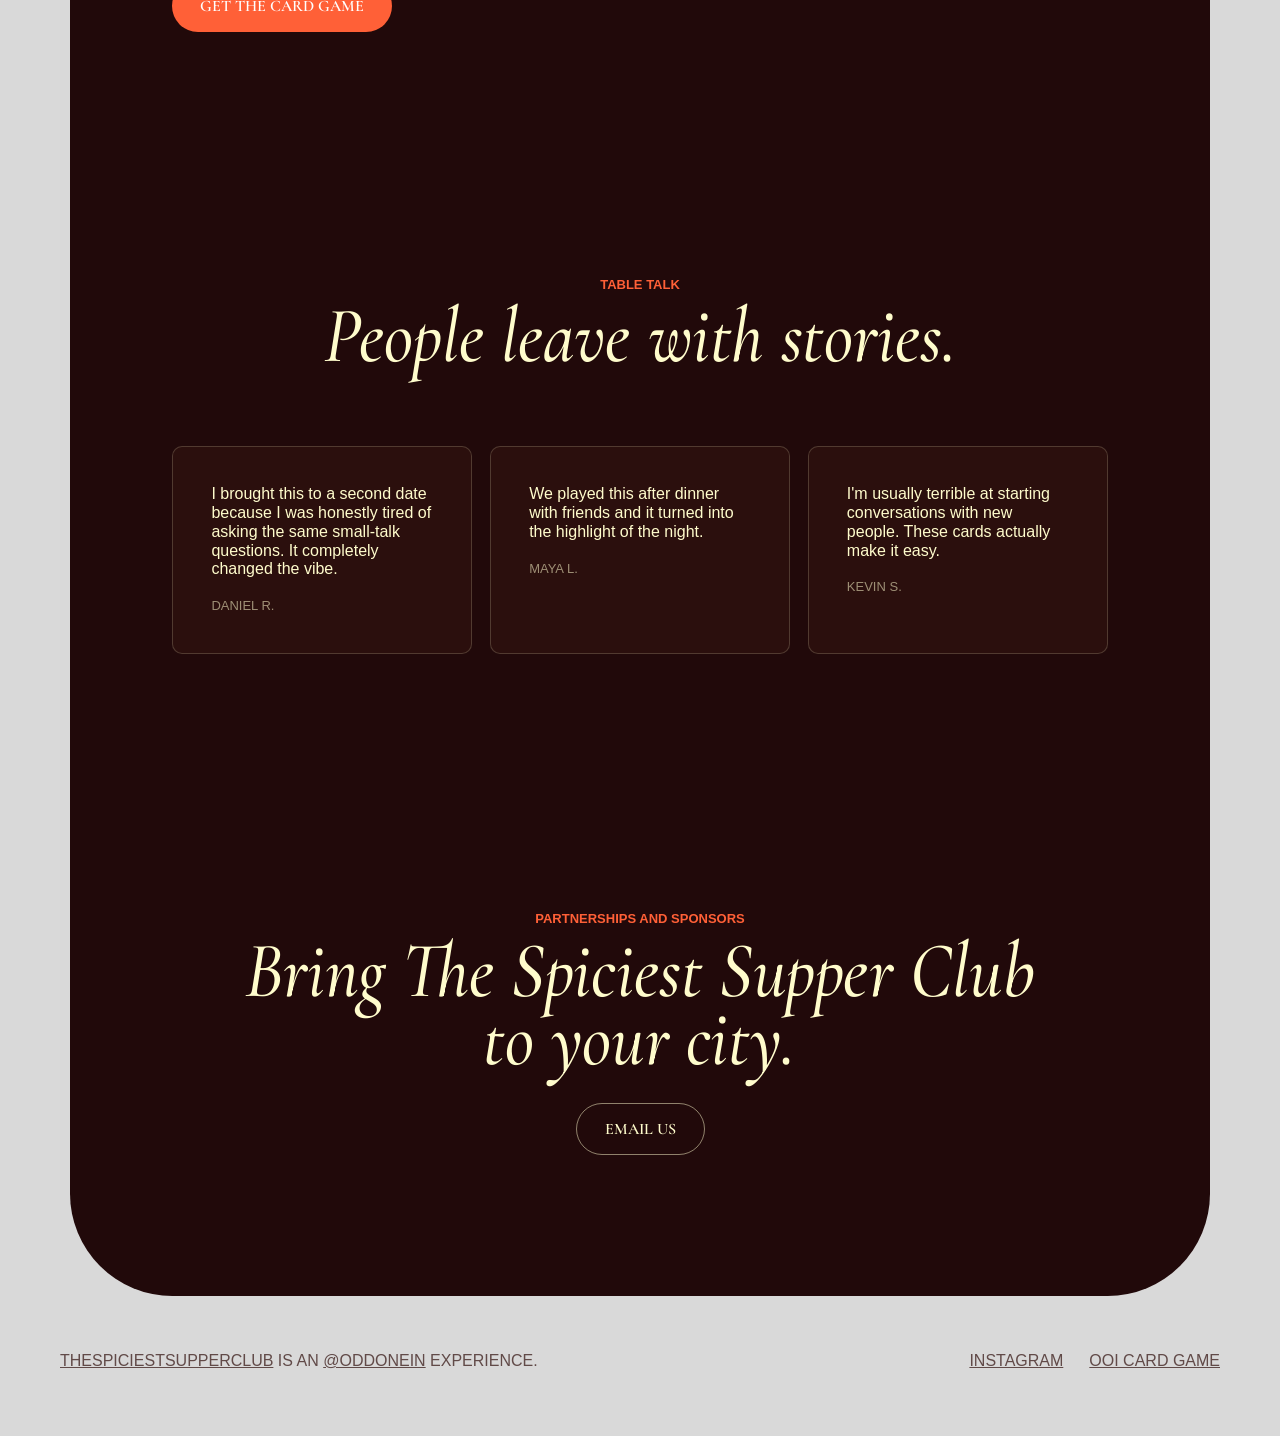
==== commit 149cc00c: "Move October 7 event to recap" ====
--- a/index.html
+++ b/index.html
@@ -102,11 +102,11 @@
 
           <dl class="hero-stats" aria-label="Supper club stats">
             <div>
-              <dt data-stat-hosted>28</dt>
+              <dt data-stat-hosted>29</dt>
               <dd>events hosted</dd>
             </div>
             <div>
-              <dt data-stat-matched>90</dt>
+              <dt data-stat-matched>93</dt>
               <dd>couples matched</dd>
             </div>
             <div>
@@ -127,36 +127,12 @@
         <div class="section-header">
           <p class="eyebrow">Upcoming events</p>
           <h2 id="events-title">Upcoming Events</h2>
-          <p data-events-summary>28 events, 90 couples matched so far.</p>
+          <p data-events-summary>29 events, 93 couples matched so far.</p>
         </div>
 
         <div class="upcoming-events">
         <div class="event-grid">
           <article class="event-card featured-event">
-            <img src="assets/framer/event-midtown-20261007.png?v=20260625-events" alt="October 7 Dinner and Get Lucky event poster for Mala Project Midtown East 53rd Street">
-            <div class="event-card-body">
-              <span class="tag">October 7</span>
-              <h3>Speed Dating Dinner</h3>
-              <p>@ Mala Midtown</p>
-              <dl>
-                <div>
-                  <dt>Time</dt>
-                  <dd>6:30 PM</dd>
-                </div>
-                <div>
-                  <dt>Seats</dt>
-                  <dd>32 singles</dd>
-                </div>
-                <div>
-                  <dt>Tasting menu</dt>
-                  <dd>4-course</dd>
-                </div>
-              </dl>
-              <a class="button button-dark" href="https://resy.com/cities/new-york-ny/venues/mala-project/events/ma-la-project-x-odd-one-in-present-the-spiciest-supper-club-2026-10-07?date=2026-07-09&amp;seats=2">RSVP on Resy</a>
-            </div>
-          </article>
-
-          <article class="event-card">
             <img src="assets/framer/event-greenpoint-20261017.png?v=20260625-events" alt="October 17 Love at First Spice brunch poster for Mala Project Greenpoint">
             <div class="event-card-body">
               <span class="tag">October 17</span>
@@ -176,7 +152,7 @@
                   <dd>3-course</dd>
                 </div>
               </dl>
-              <a class="button button-dark" href="https://resy.com/cities/new-york-ny/venues/mala-project-greenpoint/events/ma-la-project-x-odd-one-in-present-the-spiciest-supper-club-singles-brunch-edition-2026-10-17?date=2026-07-09&amp;seats=2">RSVP on Resy</a>
+              <a class="button button-dark" href="https://resy.com/cities/new-york-ny/venues/mala-project-greenpoint/events/ma-la-project-x-odd-one-in-present-the-spiciest-supper-club-singles-brunch-edition-2026-10-17?date=2026-07-09&amp;seats=2">Last 3 tickets</a>
             </div>
           </article>
         </div>
@@ -208,12 +184,19 @@
         <section class="past-events-section collapsed" aria-labelledby="past-events-title">
           <div class="past-events-header">
             <h3 id="past-events-title">Past Events</h3>
-            <p data-past-summary>28 events, 90 couples matched.</p>
+            <p data-past-summary>29 events, 93 couples matched.</p>
           </div>
 
           <ol class="past-event-list">
             <li class="past-event-year">2026</li>
             <li class="past-event-row">
+              <time datetime="2026-10-07">10/7</time>
+              <div>
+                <h4>Speed Dating Dinner @ MáLà Midtown</h4>
+              </div>
+              <p>32 Singles, 3 Matches Made</p>
+            </li>
+            <li class="past-event-row">
               <time datetime="2026-08-26">8/26</time>
               <div>
                 <h4>Speed Dating Dinner @ MáLà Midtown</h4>
@@ -227,7 +210,7 @@
               </div>
               <p>40 Singles, 5 Matches Made</p>
             </li>
-            <li class="past-event-row">
+            <li class="past-event-row" data-past-extra>
               <time datetime="2026-07-11">7/11</time>
               <div>
                 <h4>Speed Dating Brunch @ MáLà Greenpoint</h4>
@@ -505,7 +488,7 @@
       </div>
     </footer>
 
-    <script src="events-data.js?v=20260922-remove-september"></script>
+    <script src="events-data.js?v=20261008-october-update"></script>
     <script src="script.js?v=20260625-fall-events"></script>
   </body>
 </html>
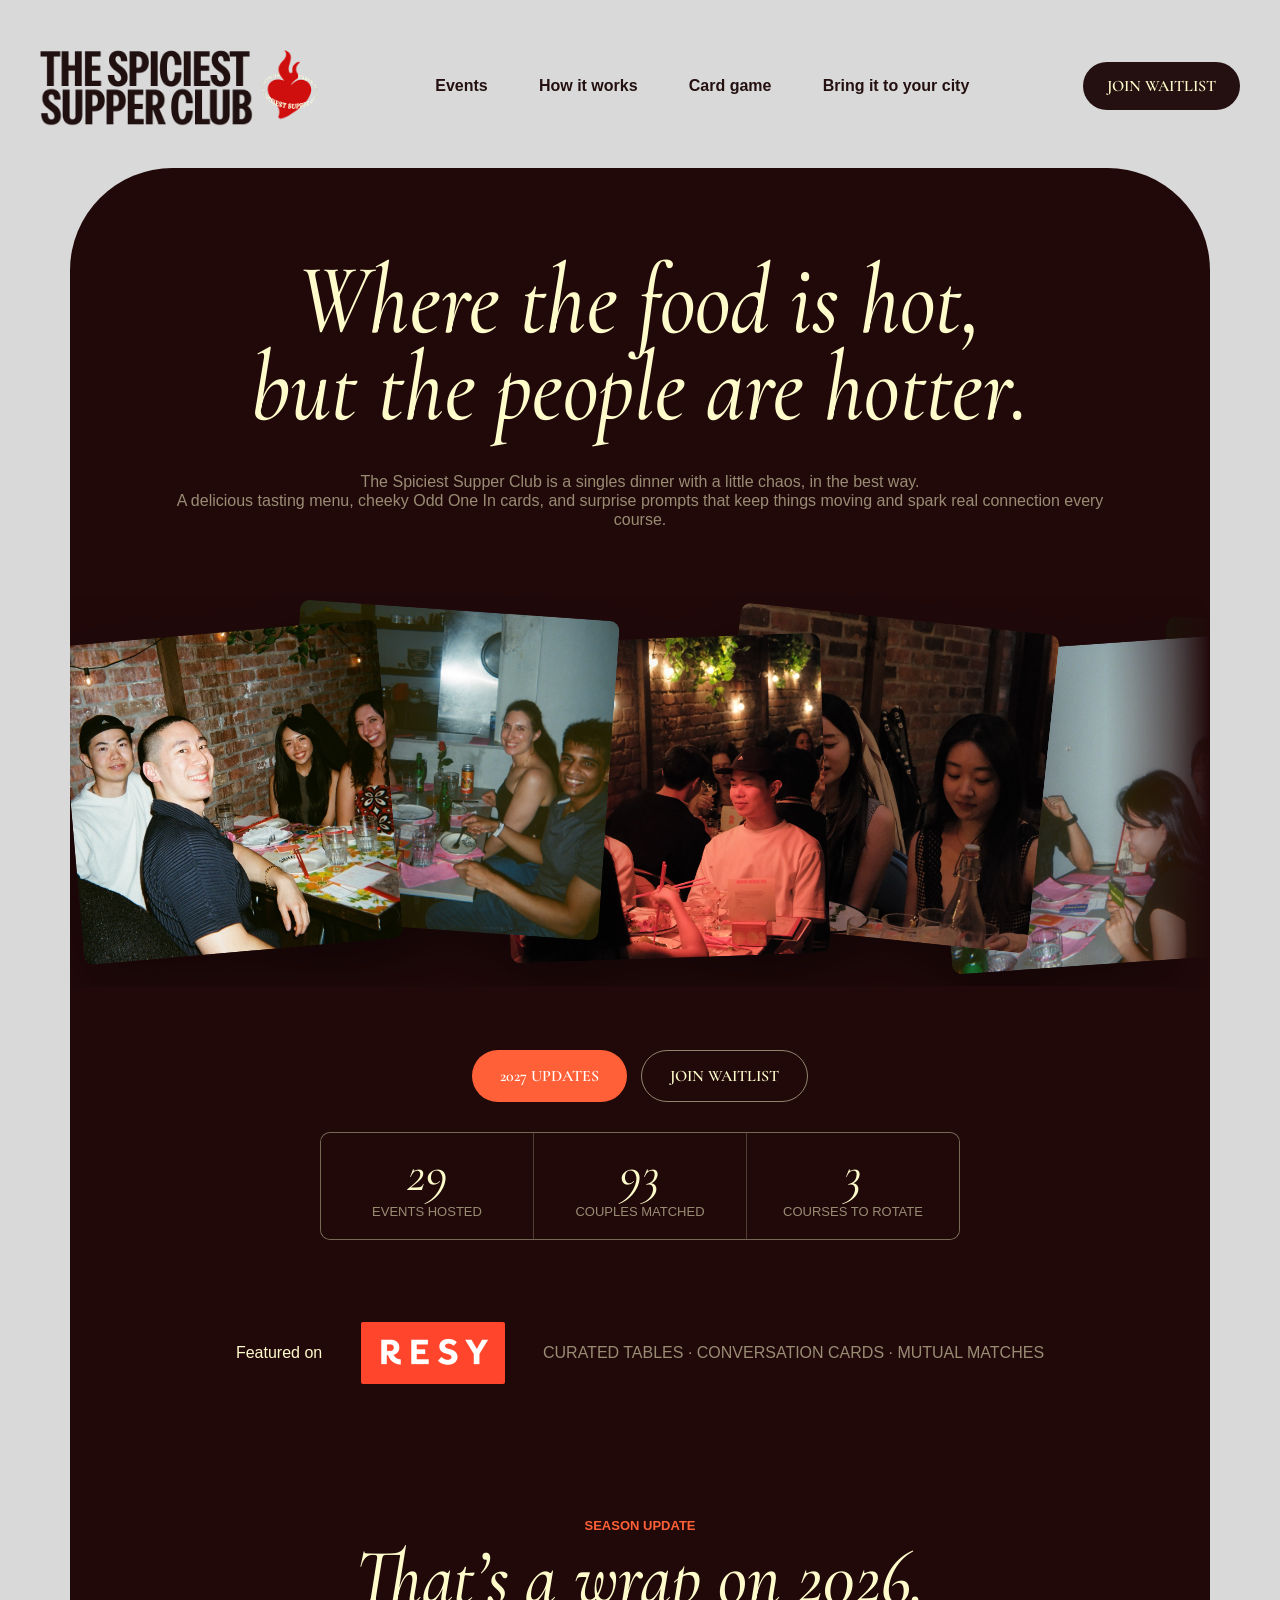
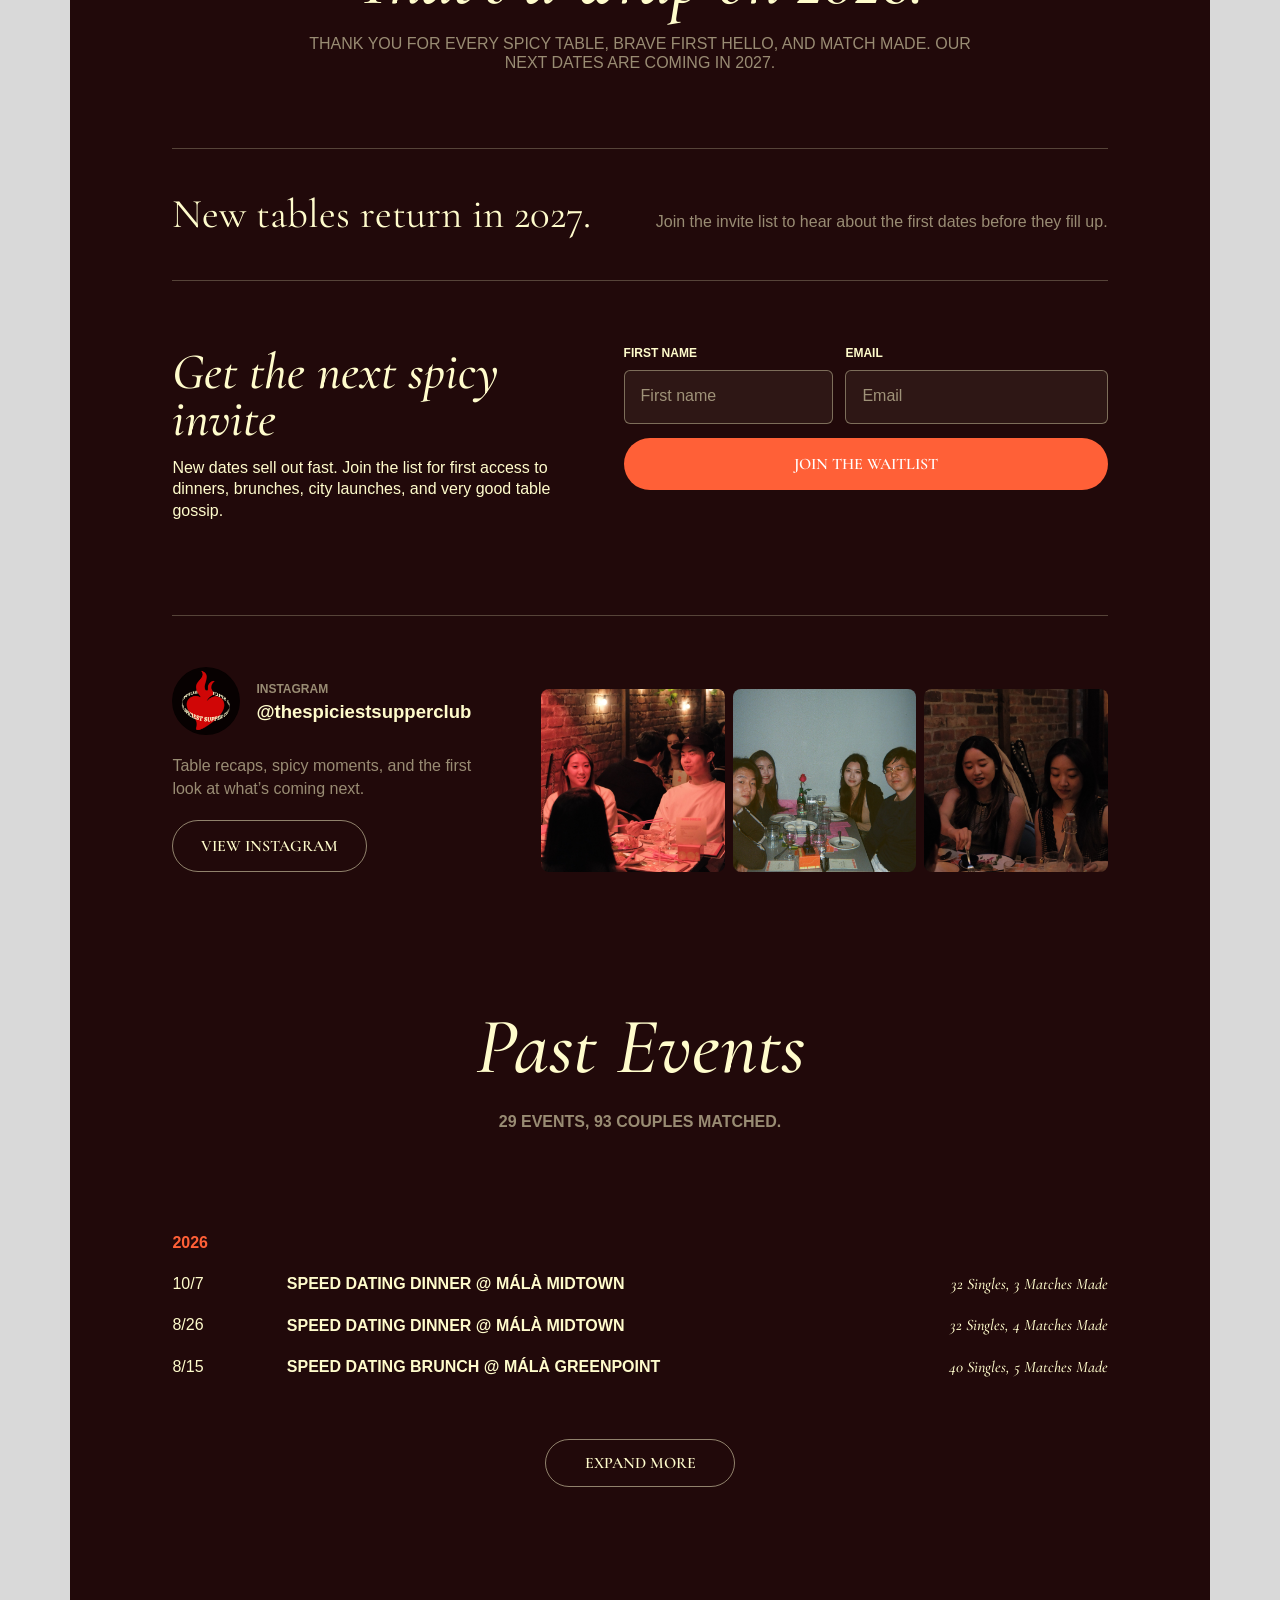
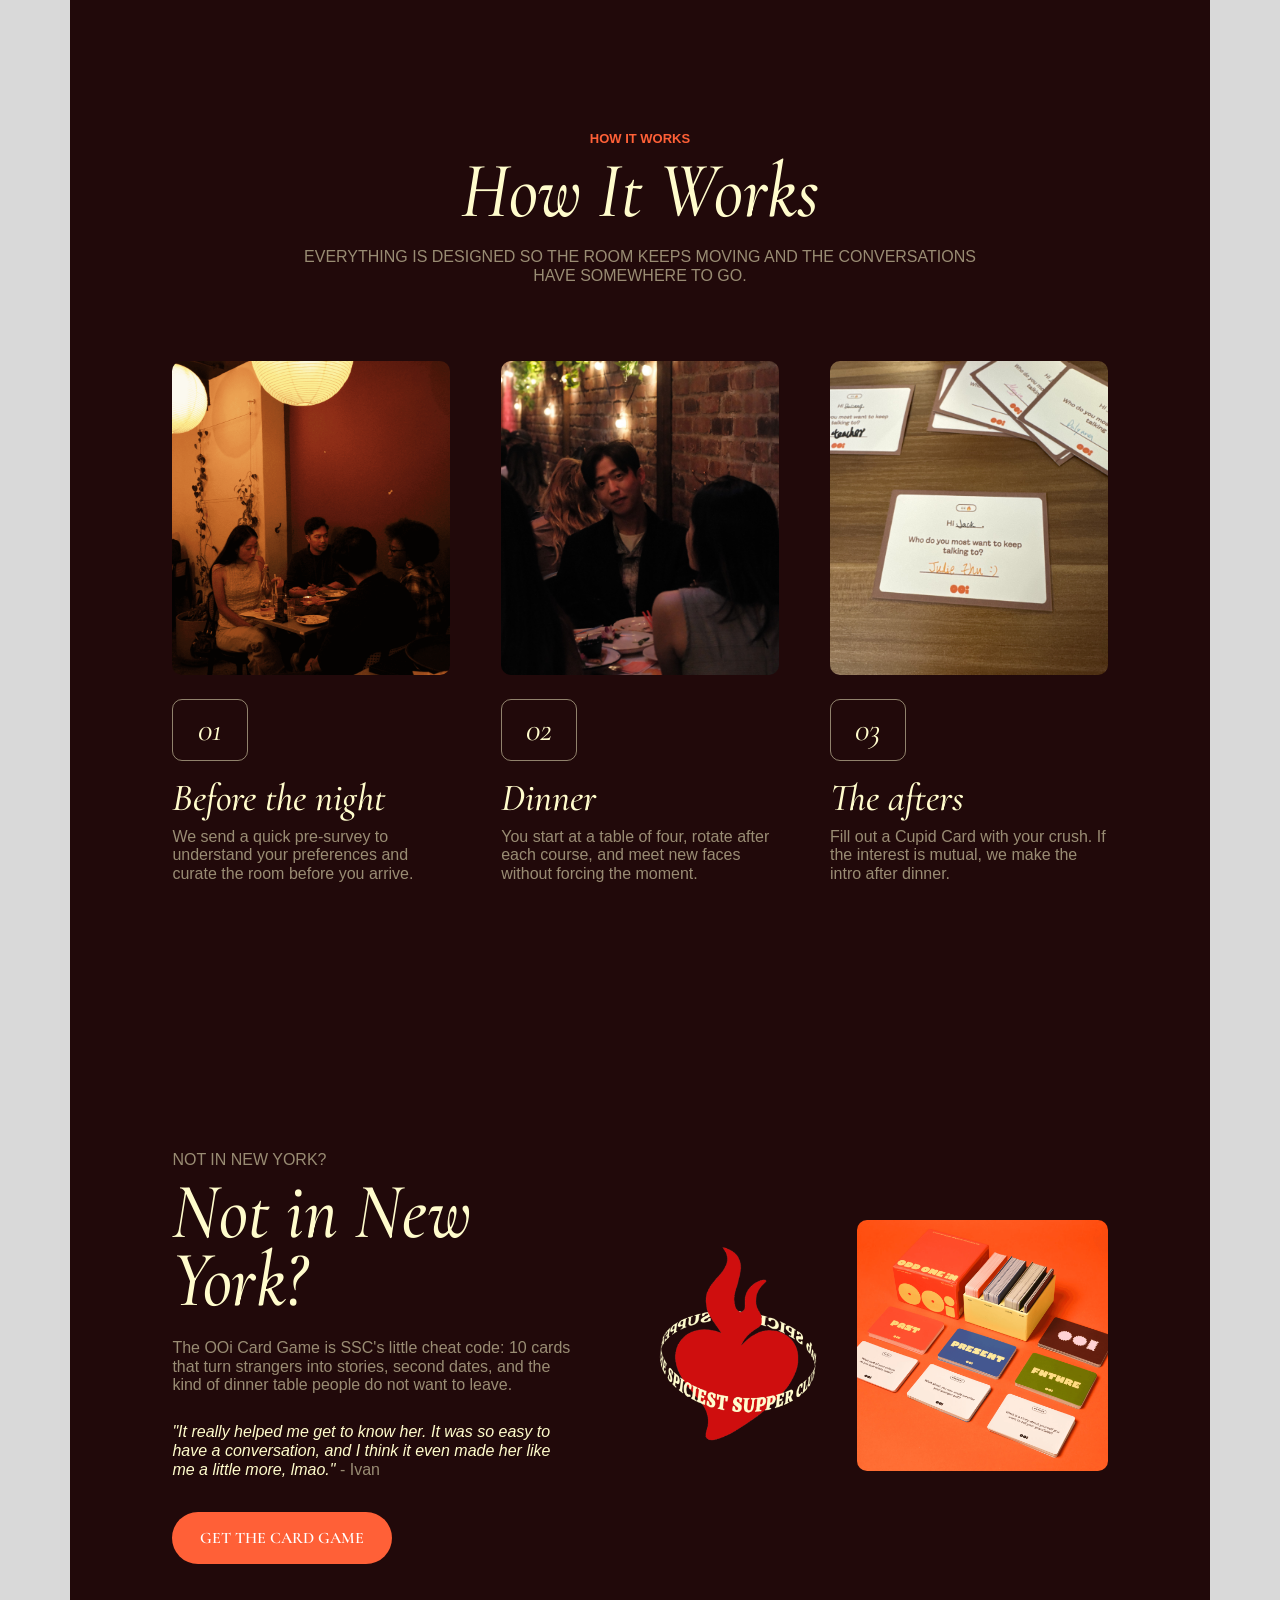
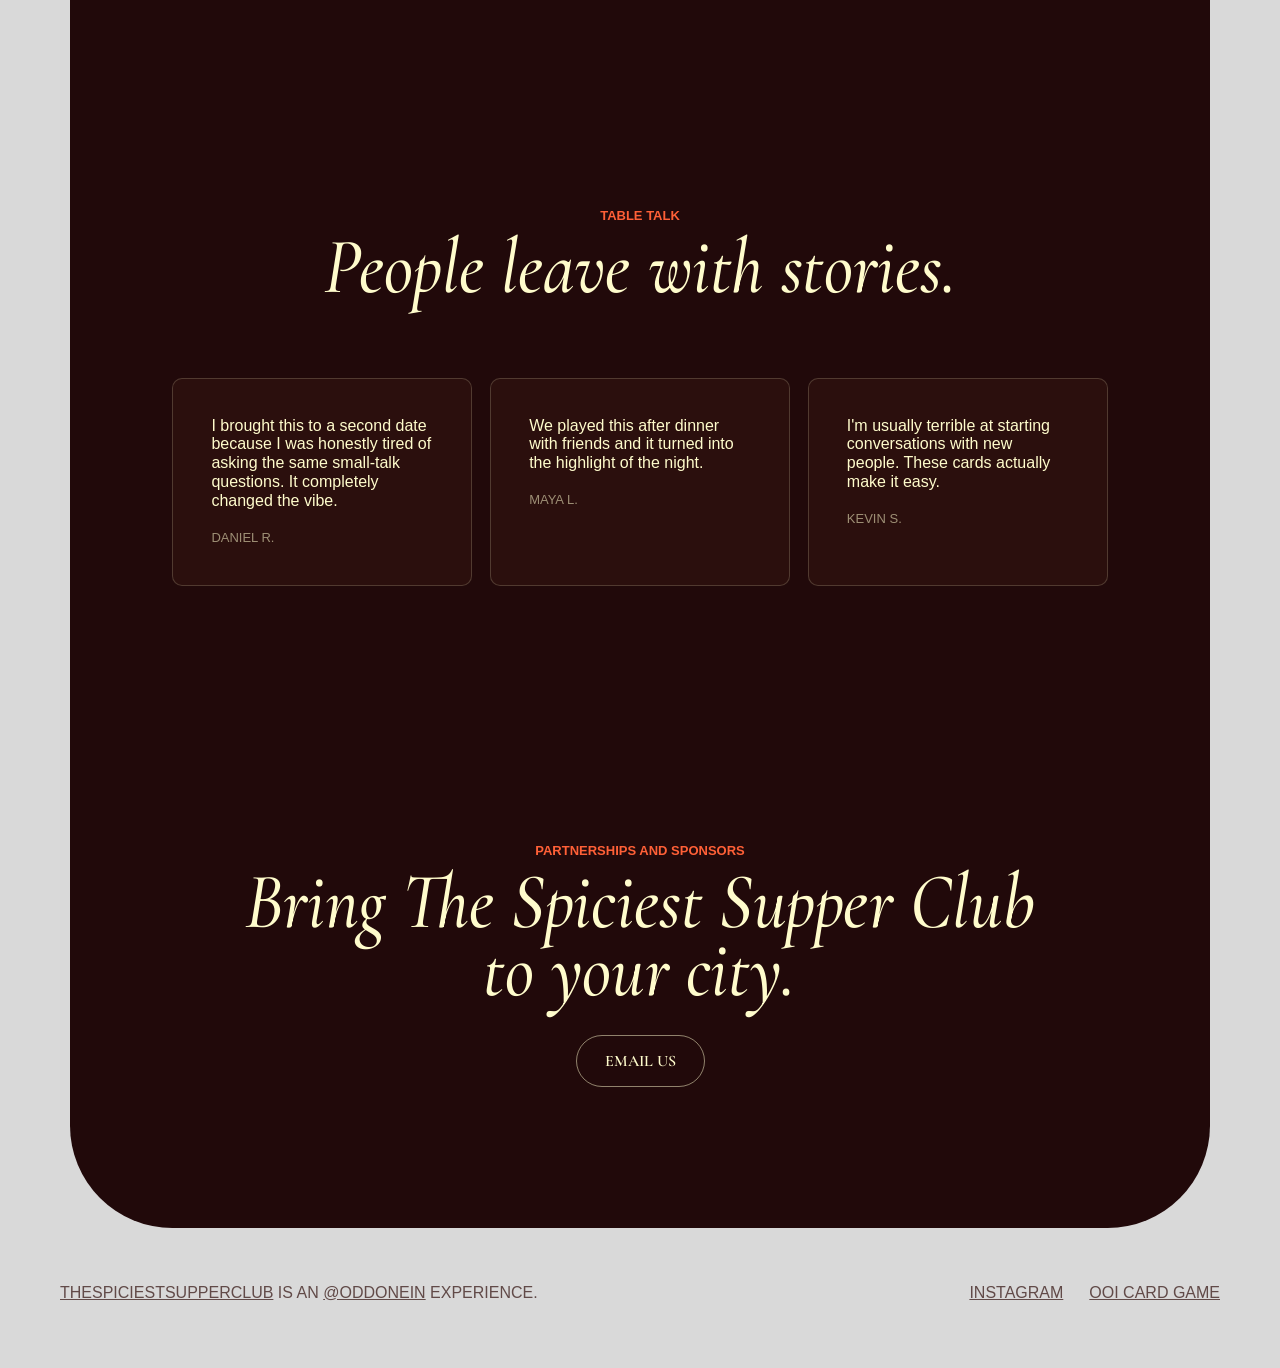
==== commit bdffeee7: "Add 2027 season update and Instagram preview" ====
--- a/index.html
+++ b/index.html
@@ -23,7 +23,7 @@
     <link rel="preconnect" href="https://fonts.googleapis.com">
     <link rel="preconnect" href="https://fonts.gstatic.com" crossorigin>
     <link href="https://fonts.googleapis.com/css2?family=Cormorant+Garamond:ital,wght@0,300..700;1,300..700&amp;display=swap" rel="stylesheet">
-    <link rel="stylesheet" href="styles.css?v=20260907-sept9-sold-out">
+    <link rel="stylesheet" href="styles.css?v=20261103-season-wrap">
   </head>
   <body>
     <header class="site-header">
@@ -96,7 +96,7 @@
 
         <div class="hero-lower">
           <div class="hero-actions" aria-label="Hero actions">
-            <a class="button button-primary" href="#events">See upcoming dates</a>
+            <a class="button button-primary" href="#events">2027 updates</a>
             <a class="button button-secondary" href="#waitlist">Join waitlist</a>
           </div>
 
@@ -125,36 +125,15 @@
 
       <section id="events" class="section events-section" aria-labelledby="events-title">
         <div class="section-header">
-          <p class="eyebrow">Upcoming events</p>
-          <h2 id="events-title">Upcoming Events</h2>
-          <p data-events-summary>29 events, 93 couples matched so far.</p>
+          <p class="eyebrow">Season update</p>
+          <h2 id="events-title">That’s a wrap on 2026.</h2>
+          <p class="season-summary">Thank you for every spicy table, brave first hello, and match made. Our next dates are coming in 2027.</p>
         </div>
 
         <div class="upcoming-events">
-        <div class="event-grid">
-          <article class="event-card featured-event">
-            <img src="assets/framer/event-greenpoint-20261017.png?v=20260625-events" alt="October 17 Love at First Spice brunch poster for Mala Project Greenpoint">
-            <div class="event-card-body">
-              <span class="tag">October 17</span>
-              <h3>Speed Dating Brunch</h3>
-              <p>@ Mala Greenpoint</p>
-              <dl>
-                <div>
-                  <dt>Time</dt>
-                  <dd>12:30 PM</dd>
-                </div>
-                <div>
-                  <dt>Seats</dt>
-                  <dd>40 singles</dd>
-                </div>
-                <div>
-                  <dt>Tasting menu</dt>
-                  <dd>3-course</dd>
-                </div>
-              </dl>
-              <a class="button button-dark" href="https://resy.com/cities/new-york-ny/venues/mala-project-greenpoint/events/ma-la-project-x-odd-one-in-present-the-spiciest-supper-club-singles-brunch-edition-2026-10-17?date=2026-07-09&amp;seats=2">Last 3 tickets</a>
-            </div>
-          </article>
+        <div class="season-close">
+          <p>New tables return in 2027.</p>
+          <span>Join the invite list to hear about the first dates before they fill up.</span>
         </div>
 
         <div class="waitlist-panel" id="waitlist">
@@ -179,6 +158,32 @@
             </form>
           </div>
         </div>
+
+        <section class="instagram-preview" aria-labelledby="instagram-preview-title">
+          <div class="instagram-profile">
+            <div class="instagram-identity">
+              <img src="assets/brand/ssc-icon-512.png?v=20260615" alt="">
+              <div>
+                <span>Instagram</span>
+                <h3 id="instagram-preview-title">@thespiciestsupperclub</h3>
+              </div>
+            </div>
+            <p>Table recaps, spicy moments, and the first look at what’s coming next.</p>
+            <a class="button button-secondary" href="https://www.instagram.com/thespiciestsupperclub/" target="_blank" rel="noopener noreferrer">View Instagram</a>
+          </div>
+
+          <div class="instagram-grid" aria-label="The Spiciest Supper Club photo preview">
+            <a href="https://www.instagram.com/thespiciestsupperclub/" target="_blank" rel="noopener noreferrer" aria-label="View The Spiciest Supper Club on Instagram">
+              <img src="assets/hero-gallery/ssc-gallery-20260417-10.jpg" alt="Guests getting to know each other over dinner">
+            </a>
+            <a href="https://www.instagram.com/thespiciestsupperclub/" target="_blank" rel="noopener noreferrer" aria-label="View The Spiciest Supper Club on Instagram">
+              <img src="assets/hero-gallery/ssc-gallery-20260609-03.jpg" alt="A group of guests gathered around a supper club table">
+            </a>
+            <a href="https://www.instagram.com/thespiciestsupperclub/" target="_blank" rel="noopener noreferrer" aria-label="View The Spiciest Supper Club on Instagram">
+              <img src="assets/hero-gallery/ssc-gallery-20260417-02.jpg" alt="Two guests enjoying dinner together">
+            </a>
+          </div>
+        </section>
         </div>
 
         <section class="past-events-section collapsed" aria-labelledby="past-events-title">
@@ -488,7 +493,7 @@
       </div>
     </footer>
 
-    <script src="events-data.js?v=20261008-october-update"></script>
+    <script src="events-data.js?v=20261103-season-wrap"></script>
     <script src="script.js?v=20260625-fall-events"></script>
   </body>
 </html>
--- a/styles.css
+++ b/styles.css
@@ -456,6 +456,11 @@
   text-transform: uppercase;
 }
 
+.section-header .season-summary {
+  line-height: 1.5;
+  text-transform: none;
+}
+
 .event-grid {
   display: grid;
   grid-template-columns: repeat(3, minmax(0, 1fr));
@@ -525,6 +530,31 @@
   font-weight: 400;
   text-transform: uppercase;
   white-space: nowrap;
+}
+
+.season-close {
+  display: flex;
+  align-items: baseline;
+  justify-content: space-between;
+  gap: clamp(24px, 5vw, 72px);
+  padding: clamp(24px, 3.5vw, 46px) 0;
+  border-top: 1px solid rgba(255, 252, 206, .24);
+  border-bottom: 1px solid rgba(255, 252, 206, .24);
+}
+
+.season-close p {
+  margin: 0;
+  color: var(--cream);
+  font-family: var(--display);
+  font-size: clamp(28px, 3.2vw, 48px);
+  line-height: 1;
+}
+
+.season-close span {
+  max-width: 480px;
+  color: var(--cream-dim);
+  font-size: var(--body-size);
+  line-height: 1.4;
 }
 
 .waitlist-panel {
@@ -608,6 +638,99 @@
 
 .waitlist-signup .button {
   width: 100%;
+}
+
+.instagram-preview {
+  display: grid;
+  grid-template-columns: minmax(260px, .7fr) minmax(0, 1.3fr);
+  align-items: end;
+  gap: clamp(28px, 5vw, 72px);
+  margin-top: clamp(54px, 7vw, 96px);
+  padding-top: clamp(28px, 4vw, 52px);
+  border-top: 1px solid rgba(255, 252, 206, .24);
+}
+
+.instagram-profile {
+  display: grid;
+  align-content: end;
+  gap: 20px;
+}
+
+.instagram-identity {
+  display: grid;
+  grid-template-columns: 68px minmax(0, 1fr);
+  align-items: center;
+  gap: 16px;
+}
+
+.instagram-identity img {
+  width: 68px;
+  aspect-ratio: 1;
+  object-fit: contain;
+  border-radius: 50%;
+  background: var(--black);
+}
+
+.instagram-identity span {
+  display: block;
+  margin-bottom: 4px;
+  color: var(--cream-dim);
+  font-size: 12px;
+  font-weight: 600;
+  text-transform: uppercase;
+}
+
+.instagram-identity h3 {
+  margin: 0;
+  color: var(--cream);
+  font-size: clamp(16px, 1.45vw, 20px);
+  line-height: 1.05;
+  white-space: nowrap;
+}
+
+.instagram-profile > p {
+  max-width: 420px;
+  margin: 0;
+  color: var(--cream-dim);
+  font-size: var(--body-size);
+  line-height: 1.4;
+}
+
+.instagram-profile .button {
+  width: fit-content;
+}
+
+.instagram-grid {
+  display: grid;
+  grid-template-columns: repeat(3, minmax(0, 1fr));
+  gap: 8px;
+}
+
+.instagram-grid a {
+  position: relative;
+  display: block;
+  aspect-ratio: 1;
+  overflow: hidden;
+  border-radius: 8px;
+  background: var(--panel-2);
+}
+
+.instagram-grid img {
+  width: 100%;
+  height: 100%;
+  object-fit: cover;
+  transition: transform .3s cubic-bezier(.16, 1, .3, 1), filter .3s ease;
+}
+
+.instagram-grid a:hover img,
+.instagram-grid a:focus-visible img {
+  transform: scale(1.035);
+  filter: brightness(1.08);
+}
+
+.instagram-grid a:focus-visible {
+  outline: 2px solid var(--orange);
+  outline-offset: 4px;
 }
 
 .waitlist-signup .button[disabled] {
@@ -1031,6 +1154,11 @@
     align-items: flex-start;
   }
 
+  .instagram-preview {
+    grid-template-columns: 1fr;
+    align-items: start;
+  }
+
   .site-footer {
     flex-direction: column;
     align-items: flex-start;
@@ -1070,6 +1198,15 @@
 
   .waitlist-fields {
     grid-template-columns: 1fr;
+  }
+
+  .season-close {
+    align-items: flex-start;
+    flex-direction: column;
+  }
+
+  .instagram-profile .button {
+    width: 100%;
   }
 
   .hero-stats {
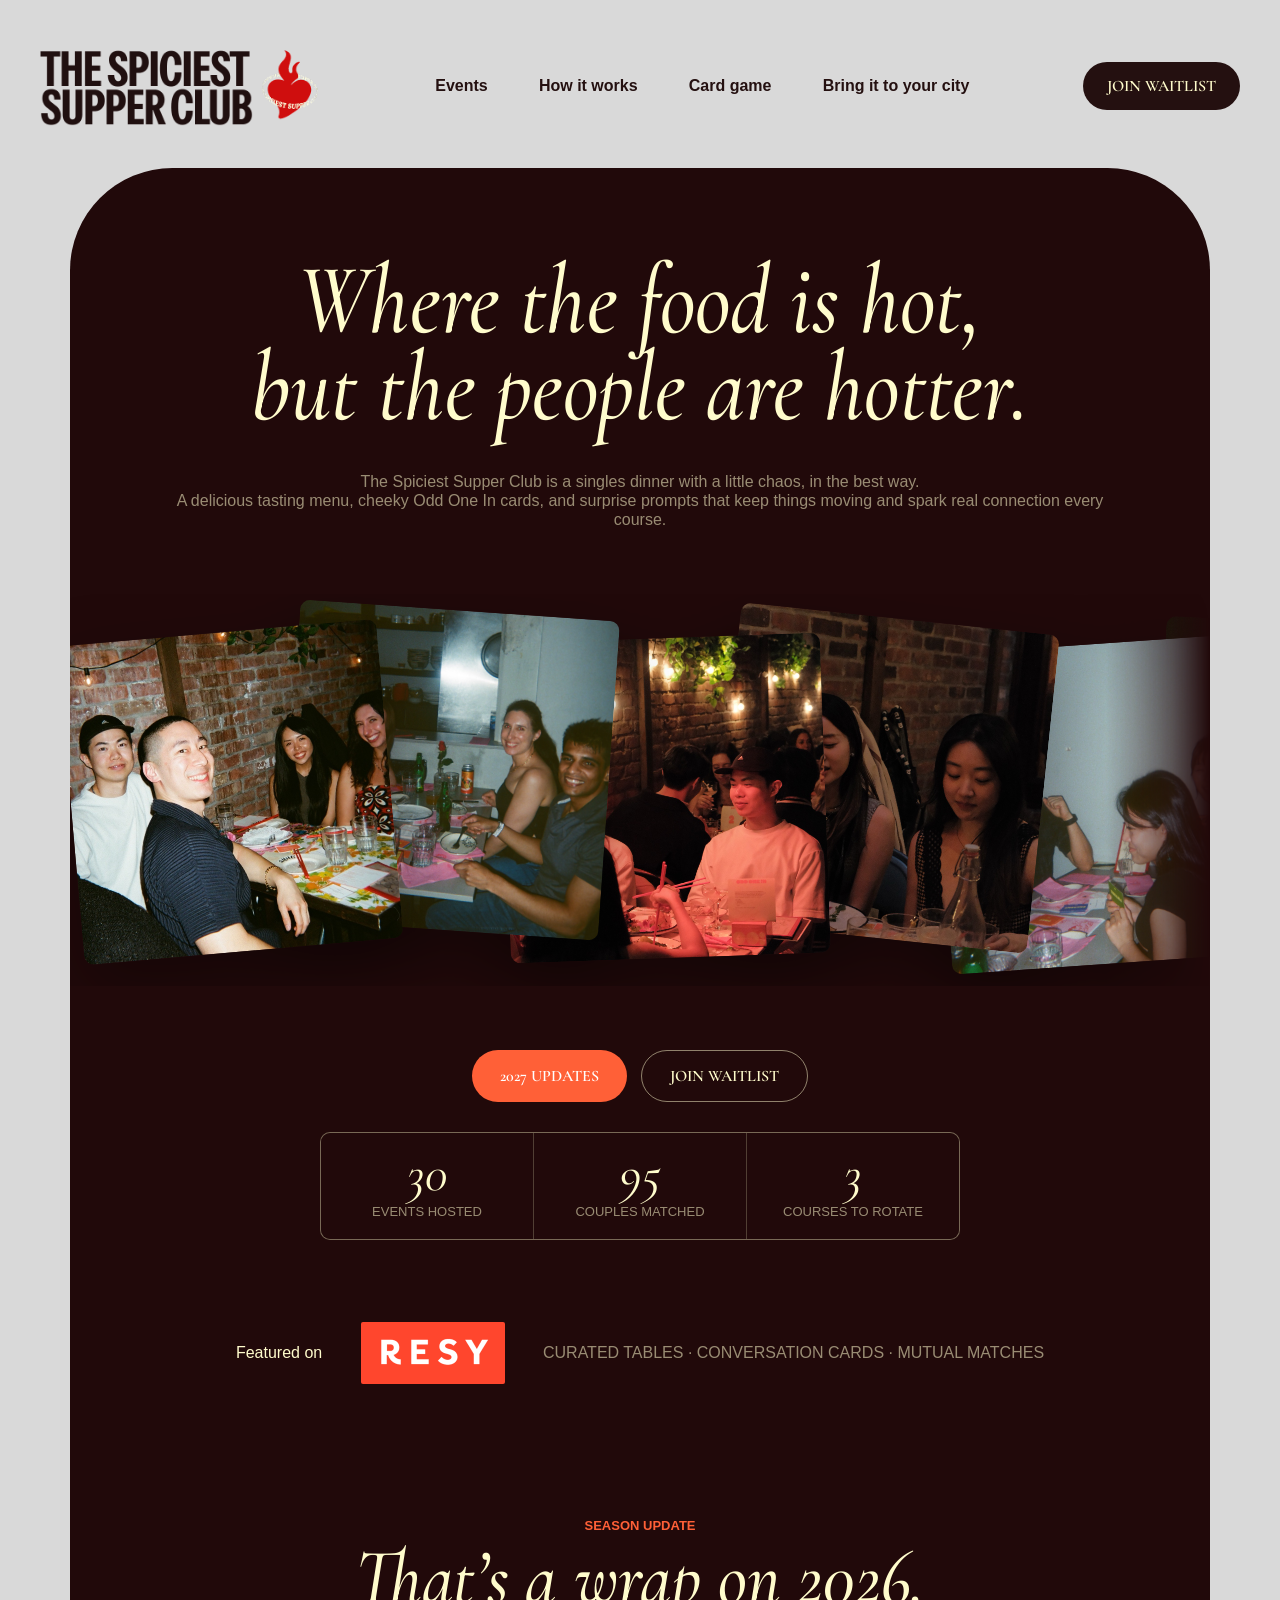
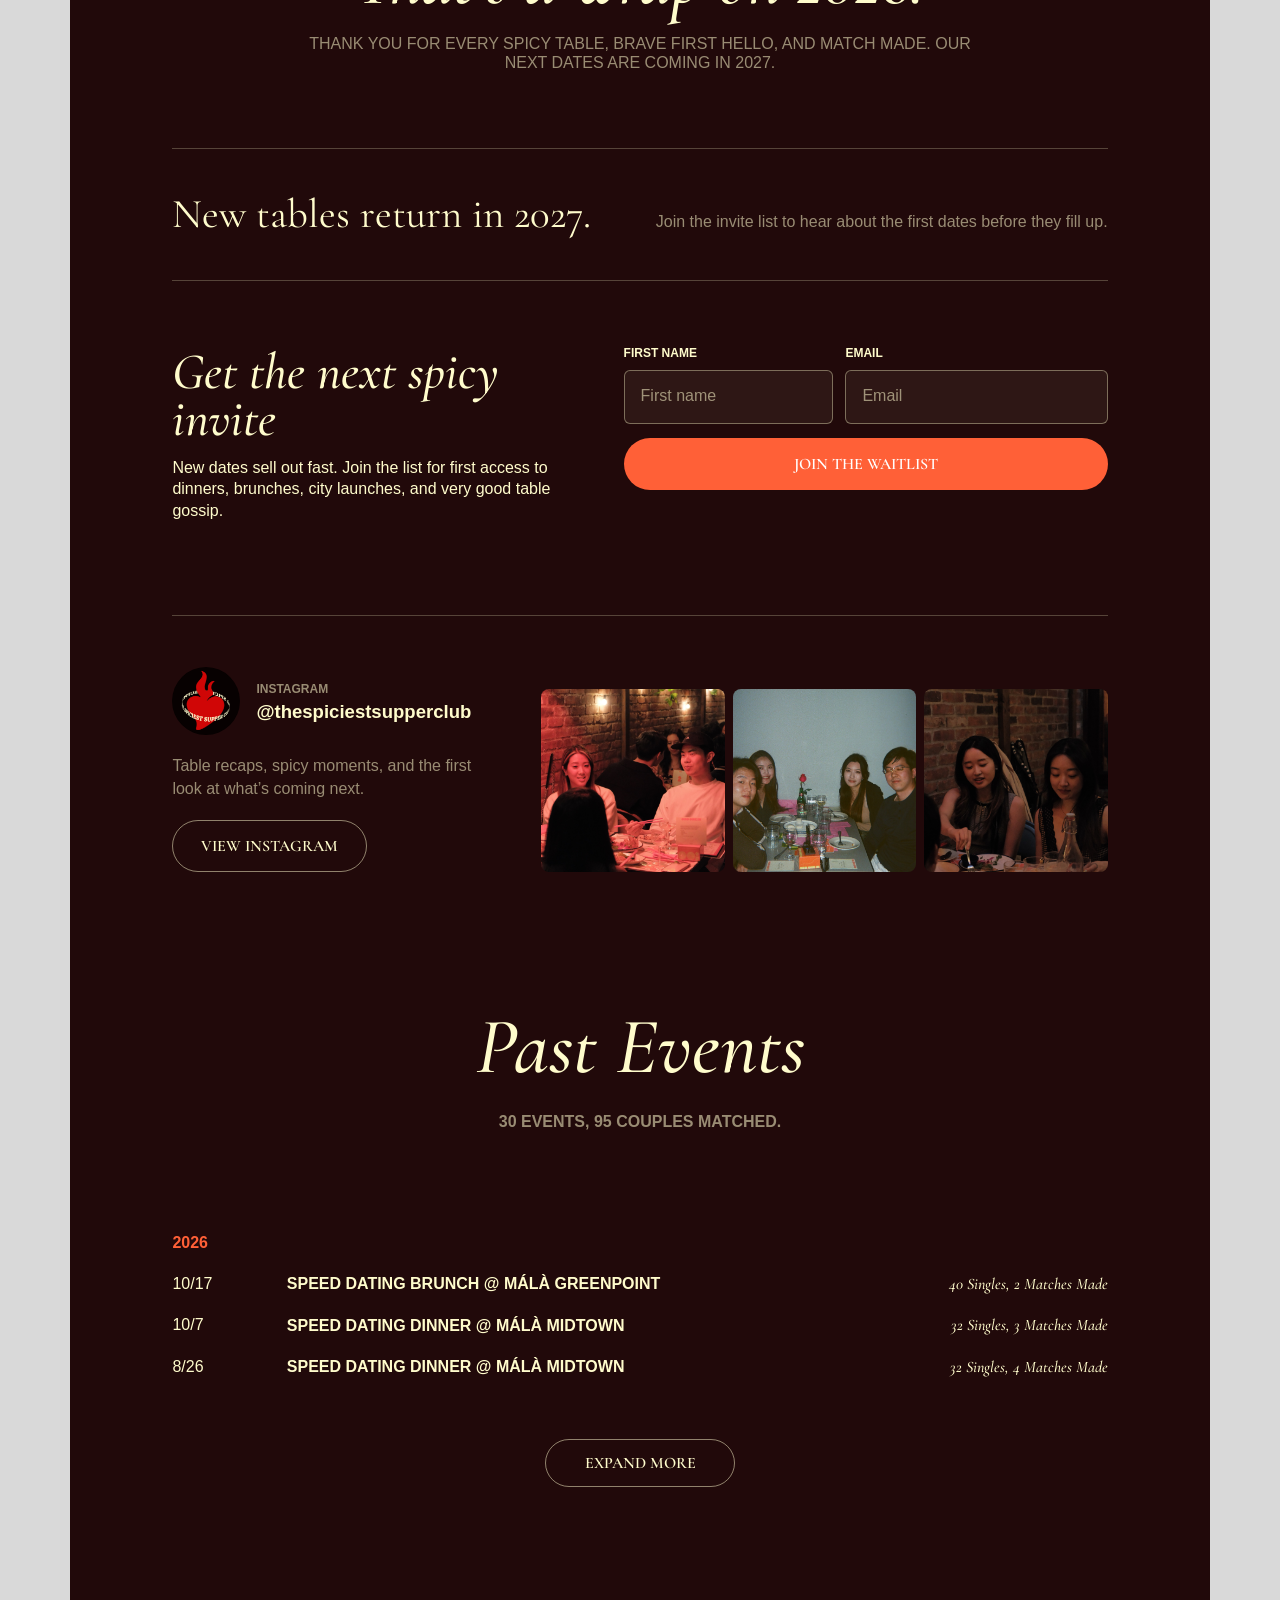
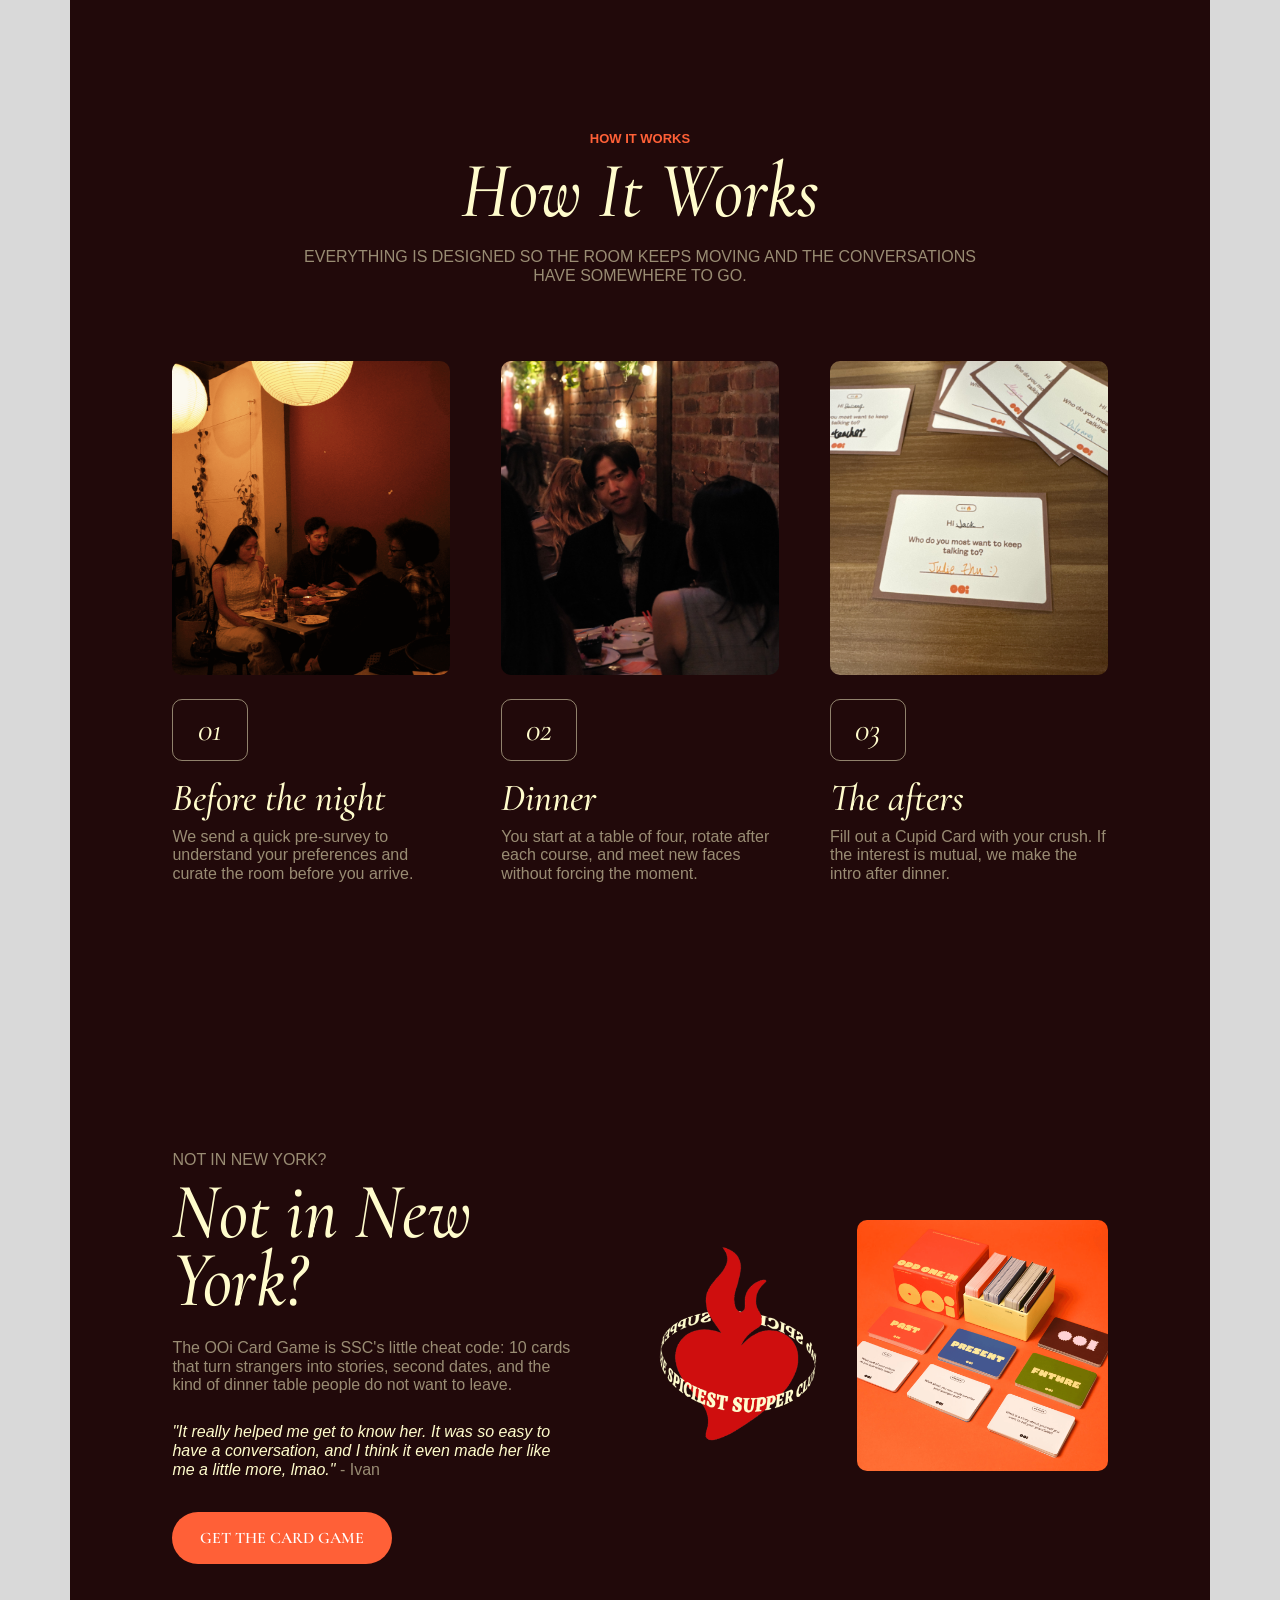
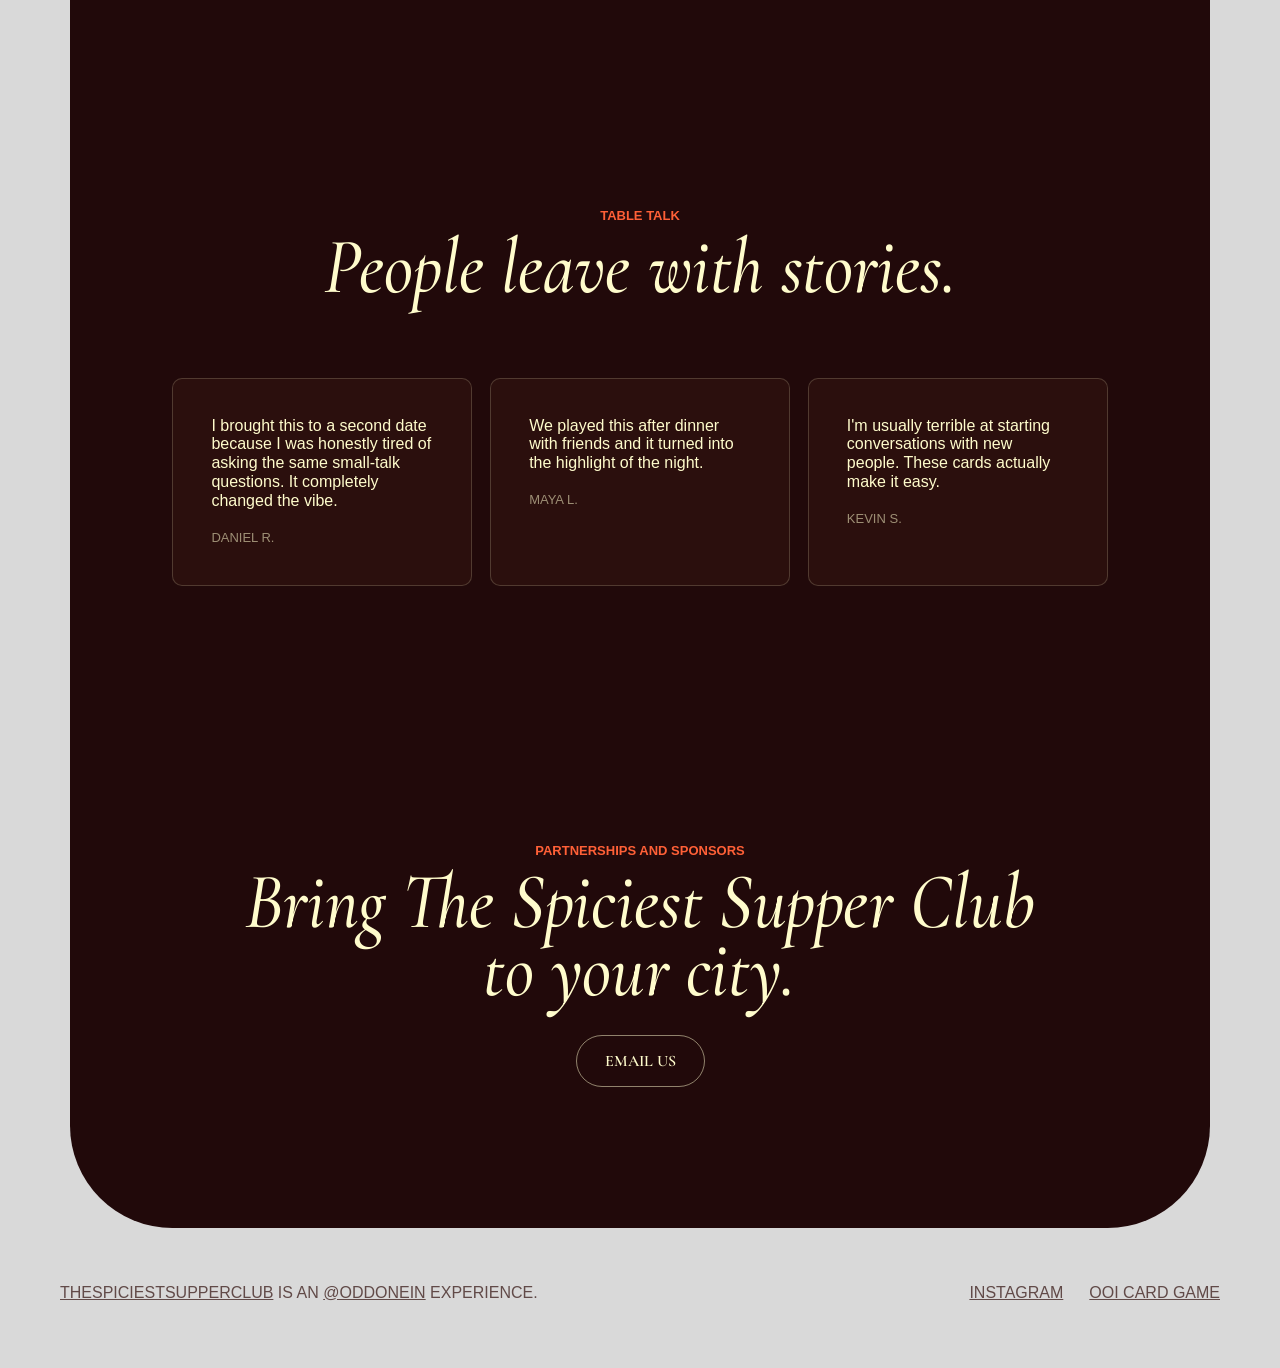
==== commit 79d5a5ca: "Add October 17 event recap" ====
--- a/index.html
+++ b/index.html
@@ -102,11 +102,11 @@
 
           <dl class="hero-stats" aria-label="Supper club stats">
             <div>
-              <dt data-stat-hosted>29</dt>
+              <dt data-stat-hosted>30</dt>
               <dd>events hosted</dd>
             </div>
             <div>
-              <dt data-stat-matched>93</dt>
+              <dt data-stat-matched>95</dt>
               <dd>couples matched</dd>
             </div>
             <div>
@@ -189,12 +189,19 @@
         <section class="past-events-section collapsed" aria-labelledby="past-events-title">
           <div class="past-events-header">
             <h3 id="past-events-title">Past Events</h3>
-            <p data-past-summary>29 events, 93 couples matched.</p>
+            <p data-past-summary>30 events, 95 couples matched.</p>
           </div>
 
           <ol class="past-event-list">
             <li class="past-event-year">2026</li>
             <li class="past-event-row">
+              <time datetime="2026-10-17">10/17</time>
+              <div>
+                <h4>Speed Dating Brunch @ MáLà Greenpoint</h4>
+              </div>
+              <p>40 Singles, 2 Matches Made</p>
+            </li>
+            <li class="past-event-row">
               <time datetime="2026-10-07">10/7</time>
               <div>
                 <h4>Speed Dating Dinner @ MáLà Midtown</h4>
@@ -208,7 +215,7 @@
               </div>
               <p>32 Singles, 4 Matches Made</p>
             </li>
-            <li class="past-event-row">
+            <li class="past-event-row" data-past-extra>
               <time datetime="2026-08-15">8/15</time>
               <div>
                 <h4>Speed Dating Brunch @ MáLà Greenpoint</h4>
@@ -493,7 +500,7 @@
       </div>
     </footer>
 
-    <script src="events-data.js?v=20261103-season-wrap"></script>
+    <script src="events-data.js?v=20261103-oct17-recap"></script>
     <script src="script.js?v=20260625-fall-events"></script>
   </body>
 </html>
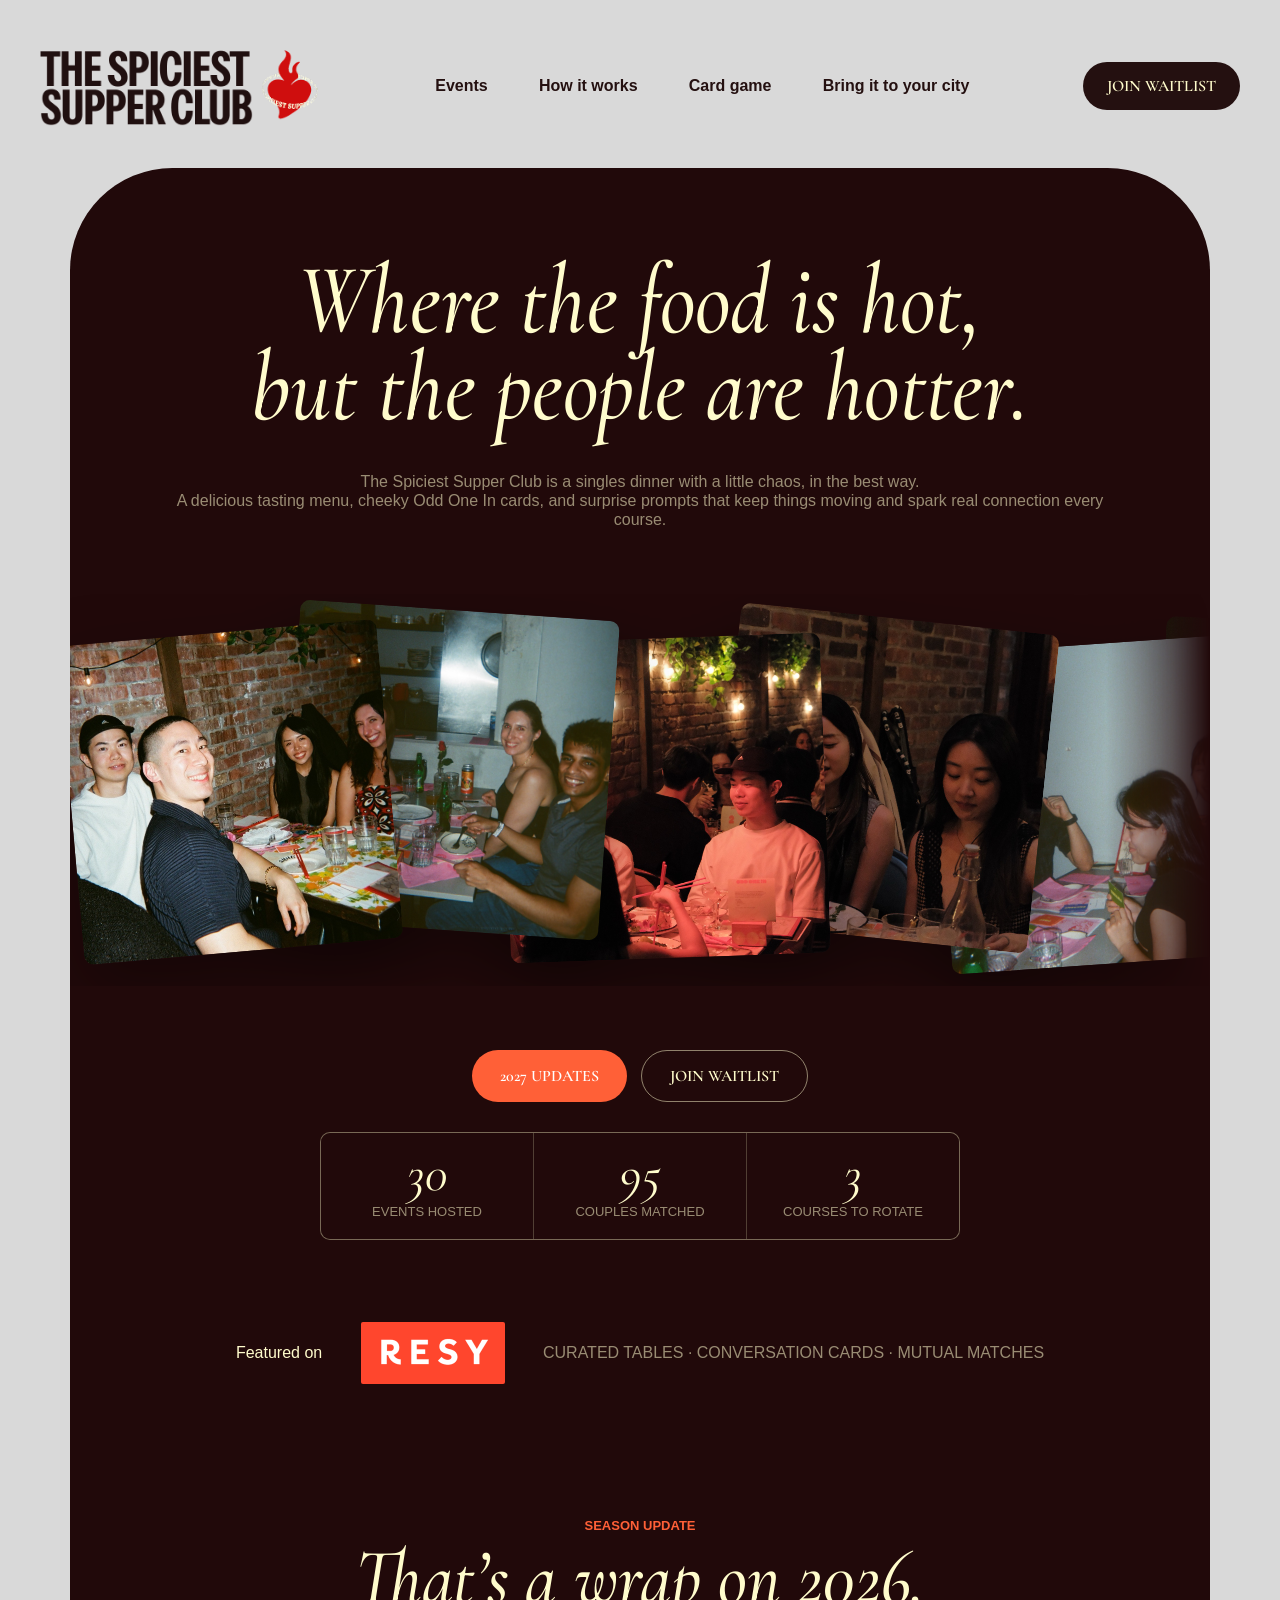
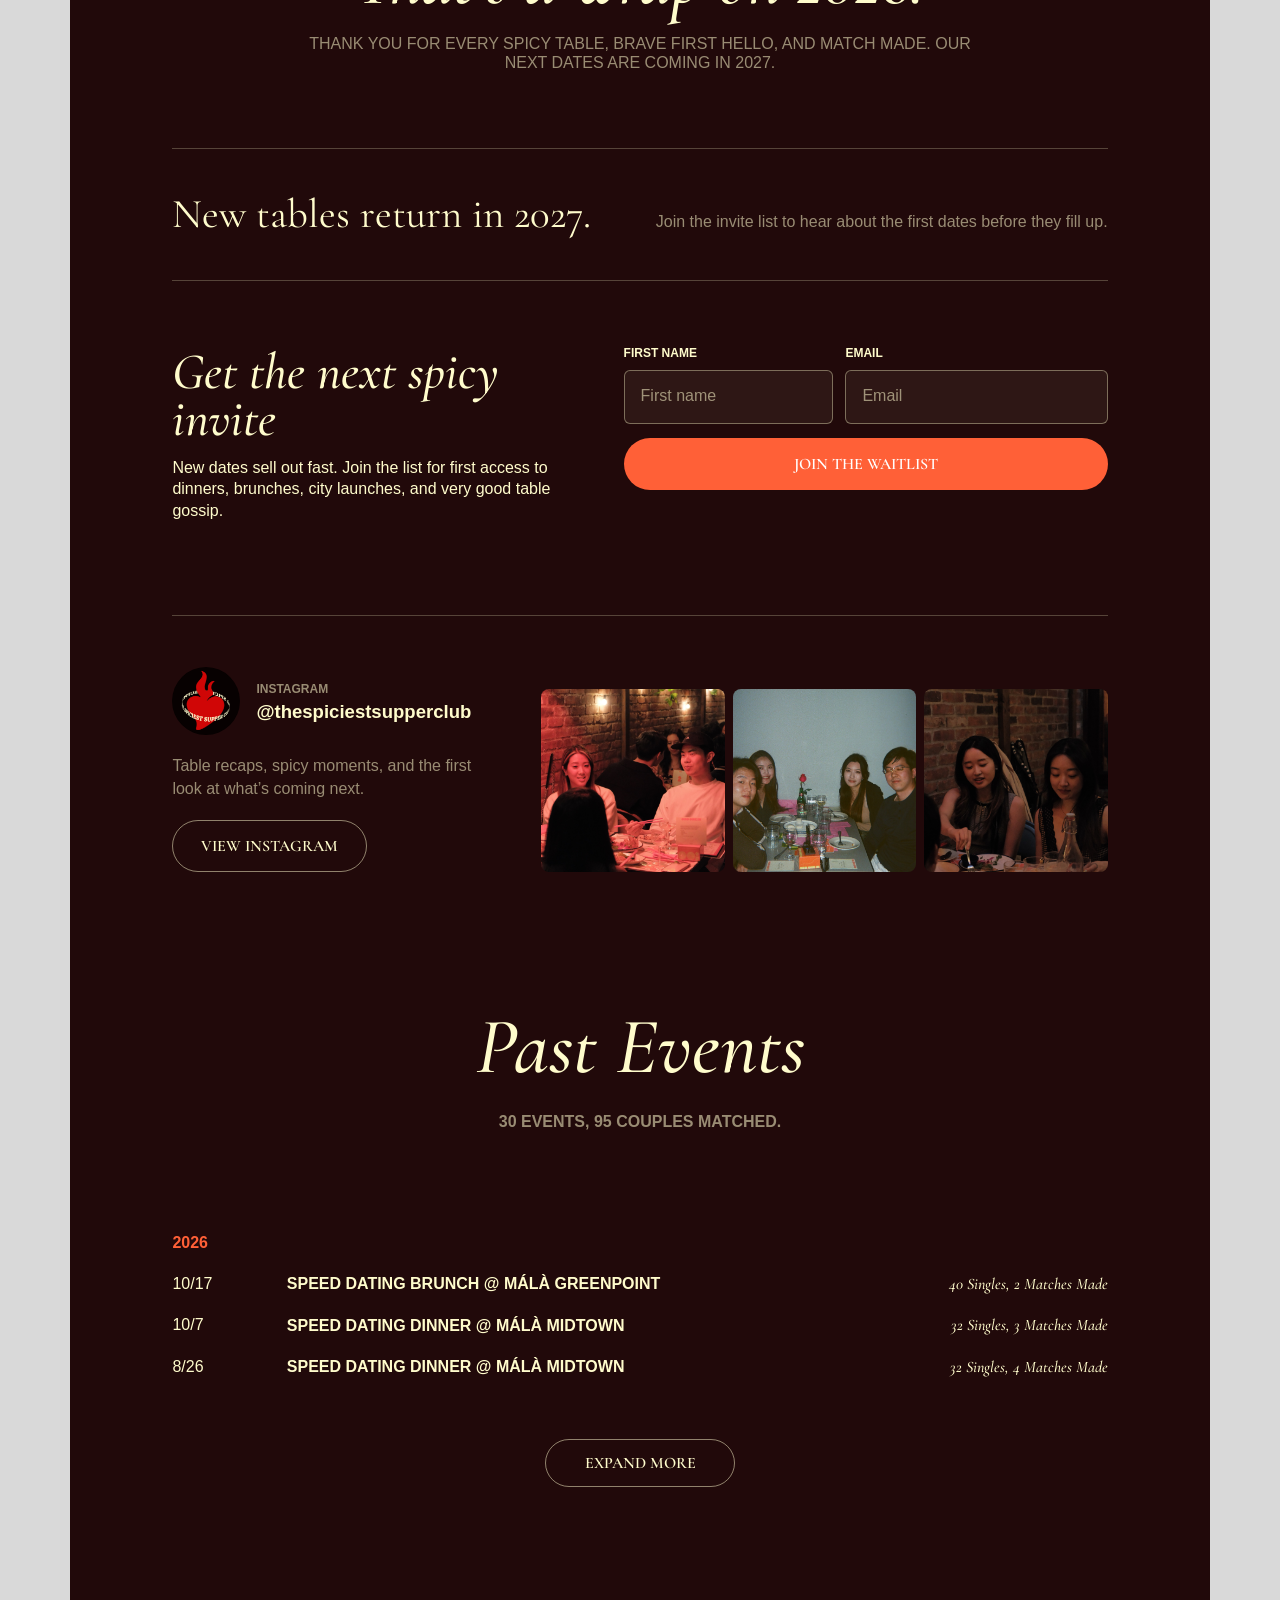
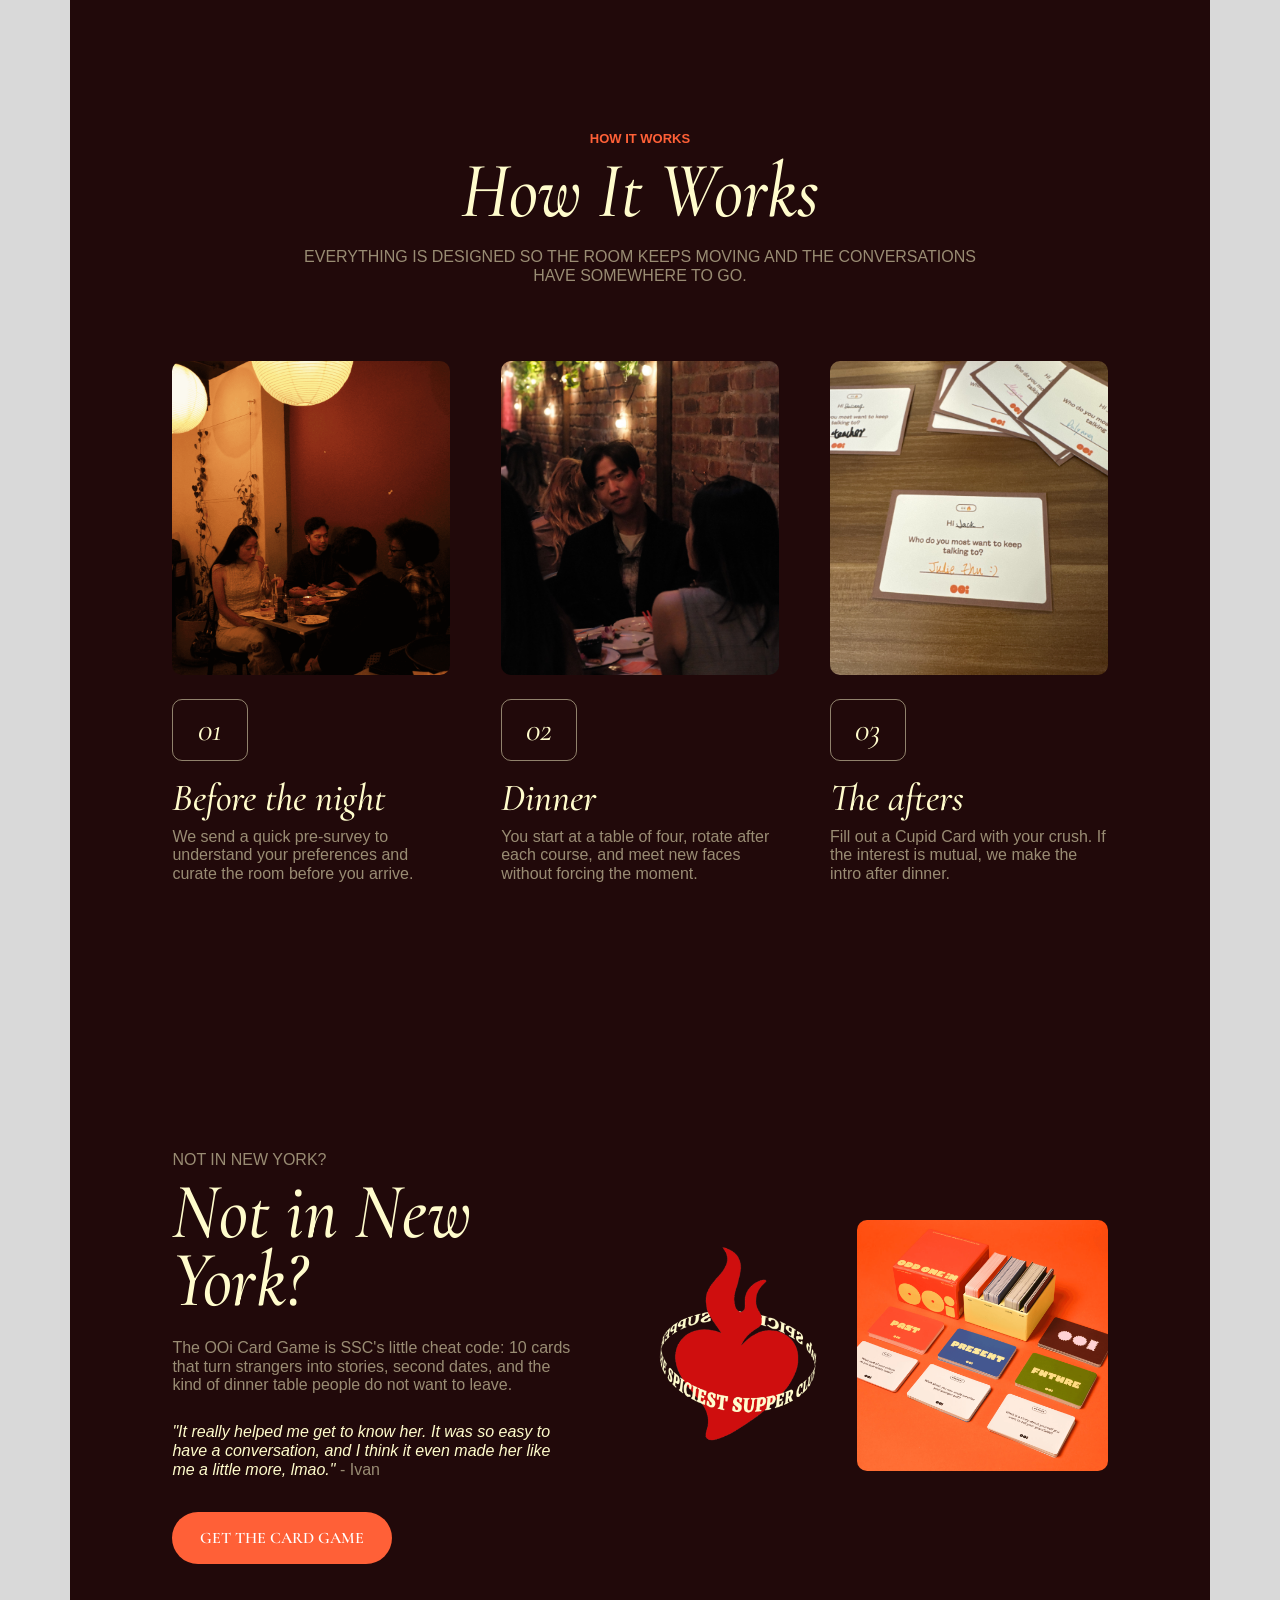
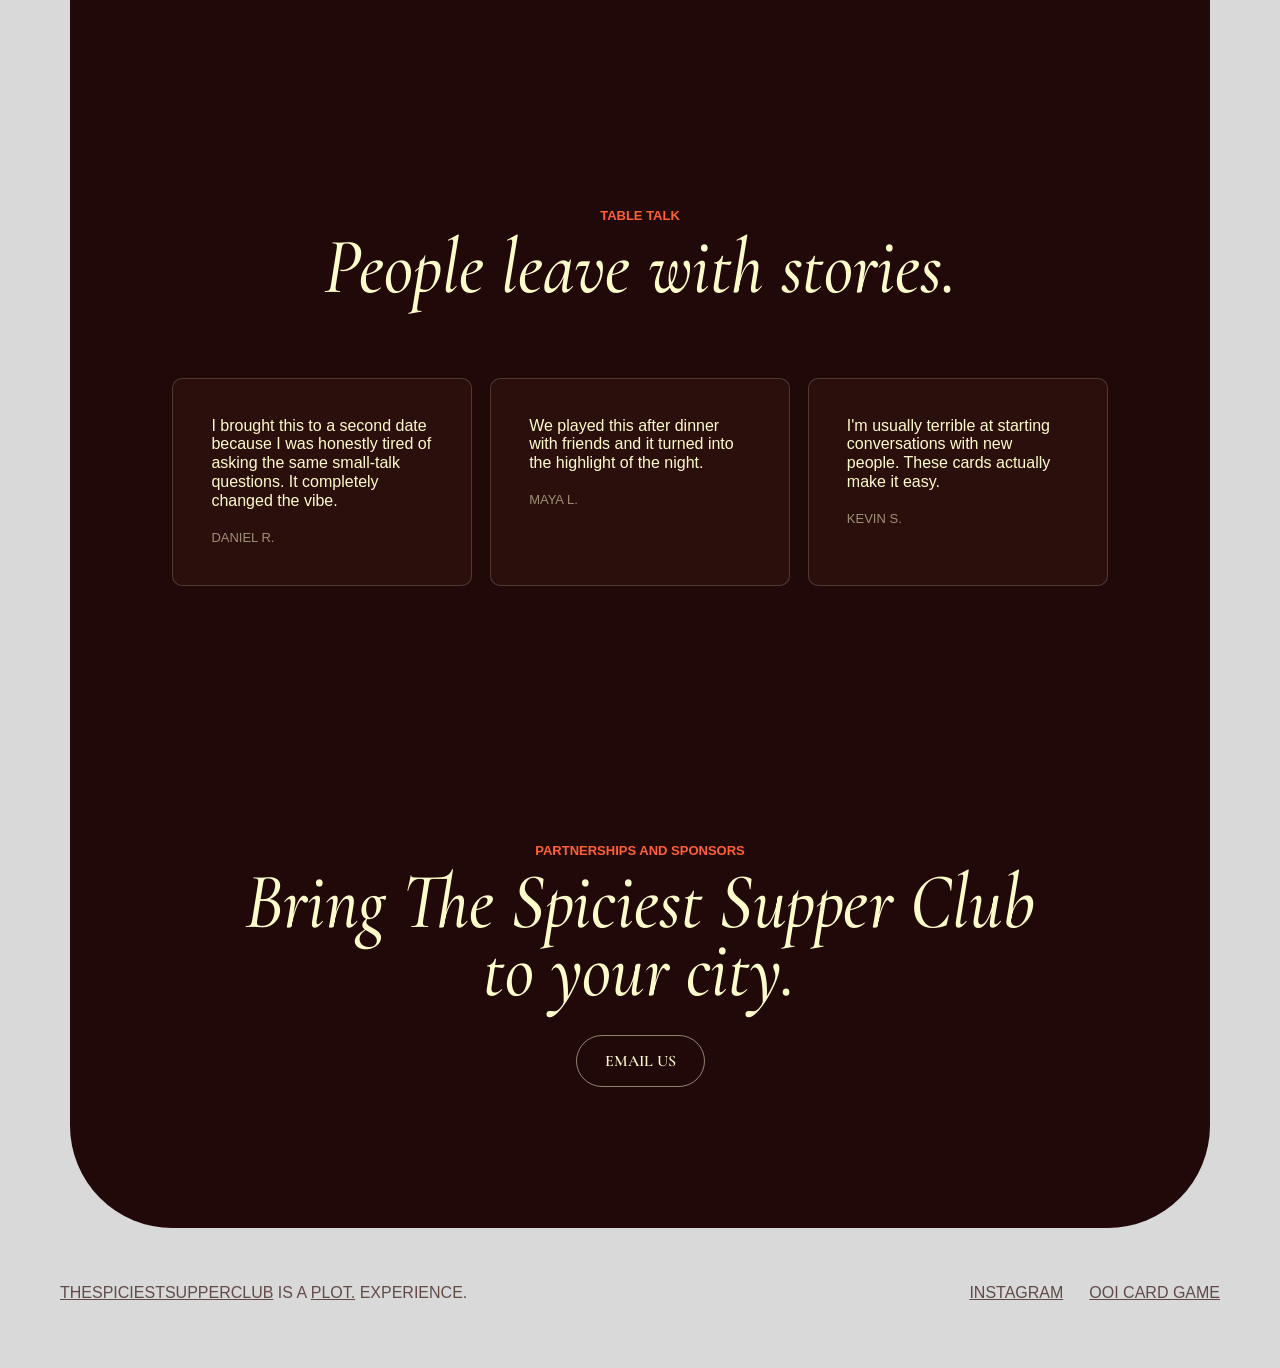
==== commit 773ceca4: "Update footer PLOT branding" ====
--- a/index.html
+++ b/index.html
@@ -493,7 +493,7 @@
     </main>
 
     <footer class="site-footer">
-      <p><a href="https://www.instagram.com/thespiciestsupperclub/">TheSpiciestSupperClub</a> is an <a href="https://www.instagram.com/playoddonein/">@OddOneIn</a> experience.</p>
+      <p><a href="https://www.instagram.com/thespiciestsupperclub/">TheSpiciestSupperClub</a> is a <a href="https://joinplot.club/">PLOT.</a> experience.</p>
       <div class="footer-links">
         <a href="https://www.instagram.com/thespiciestsupperclub/">Instagram</a>
         <a href="https://www.playoddonein.com/products/odd-one-in-the-card-game">OOi Card Game</a>
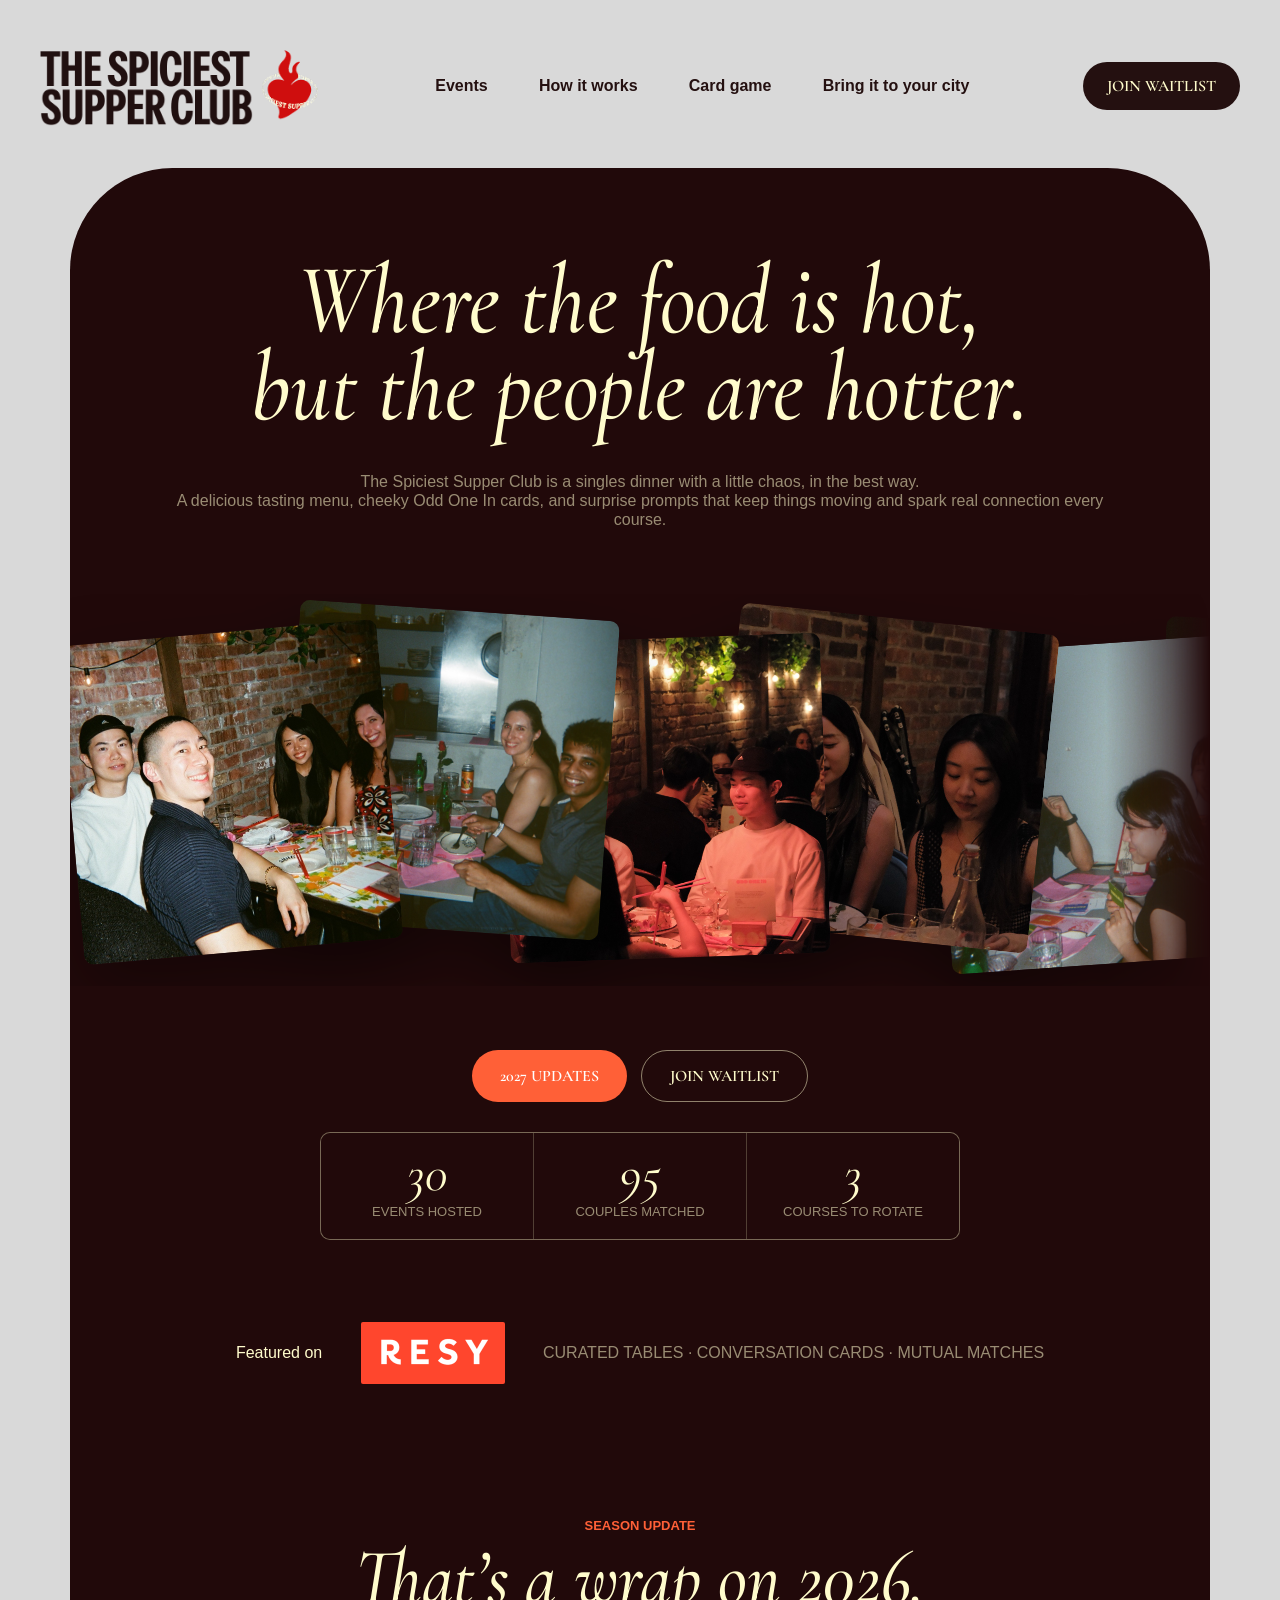
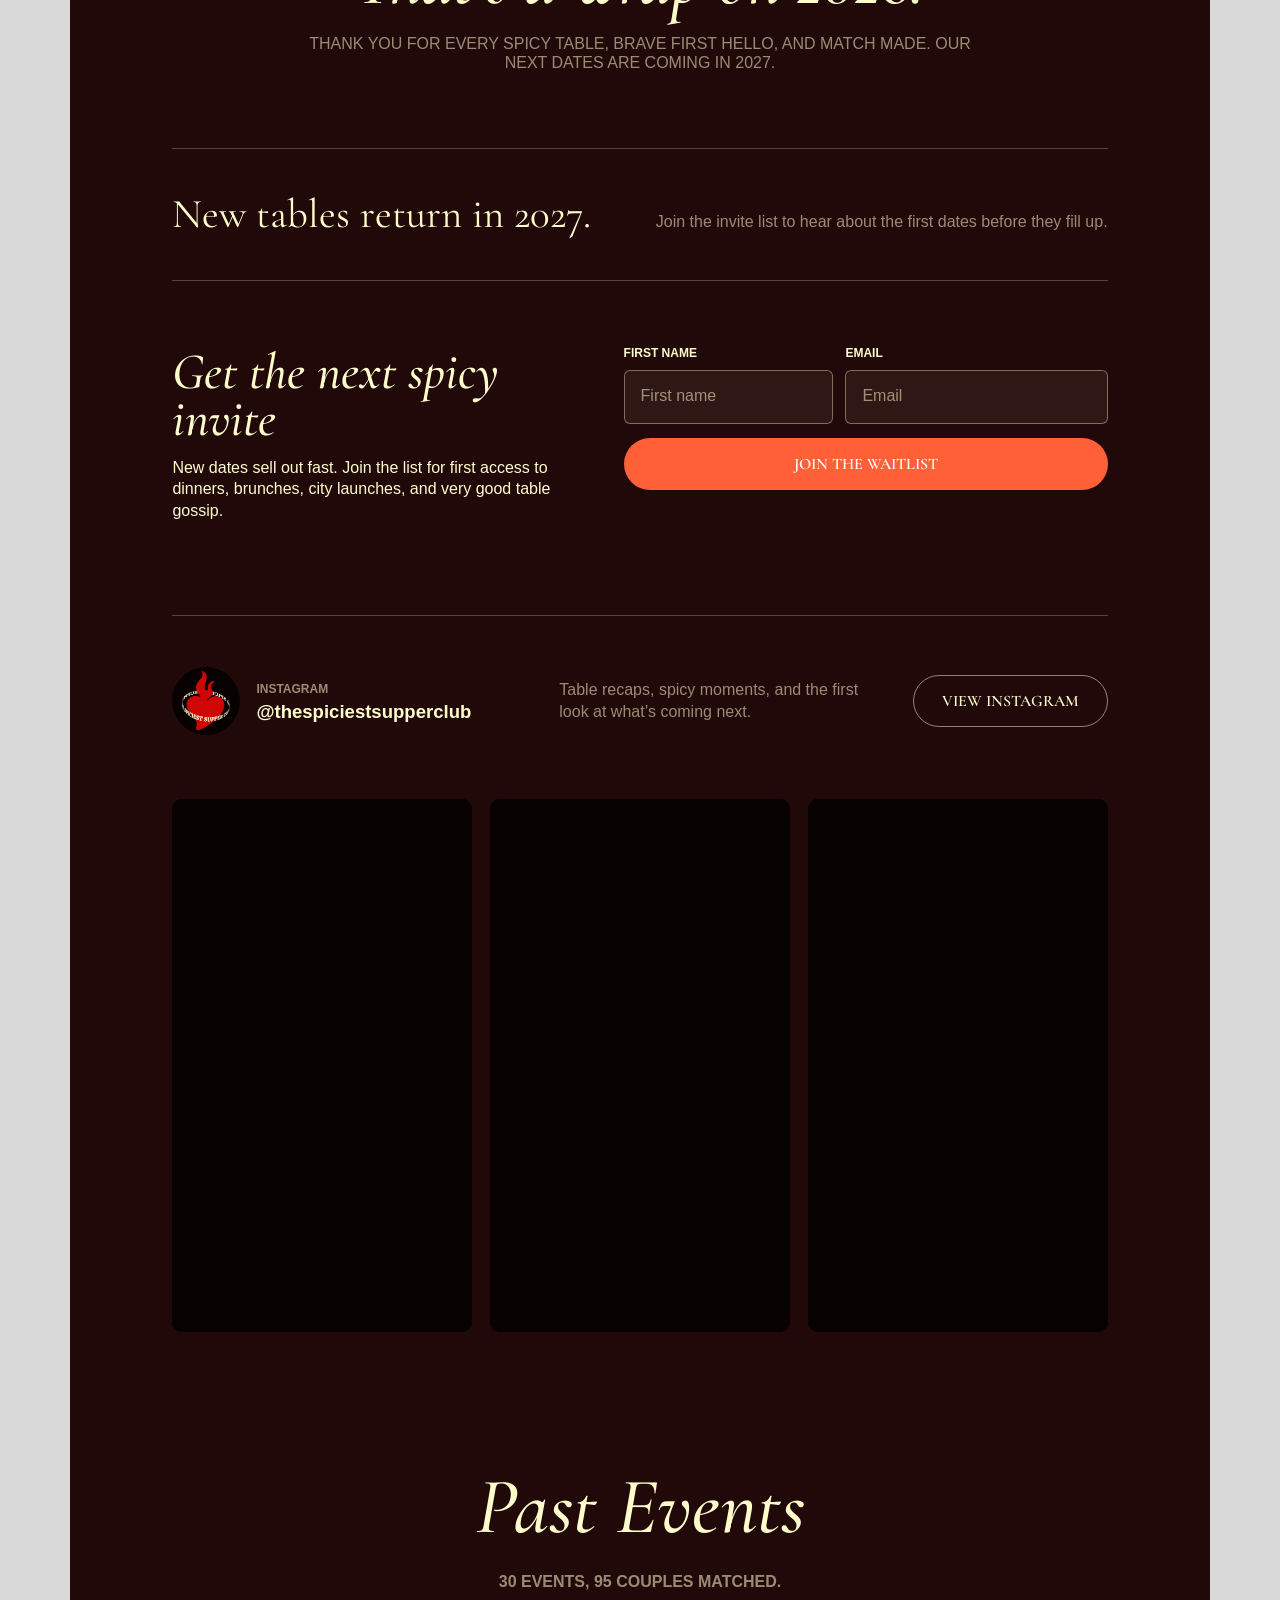
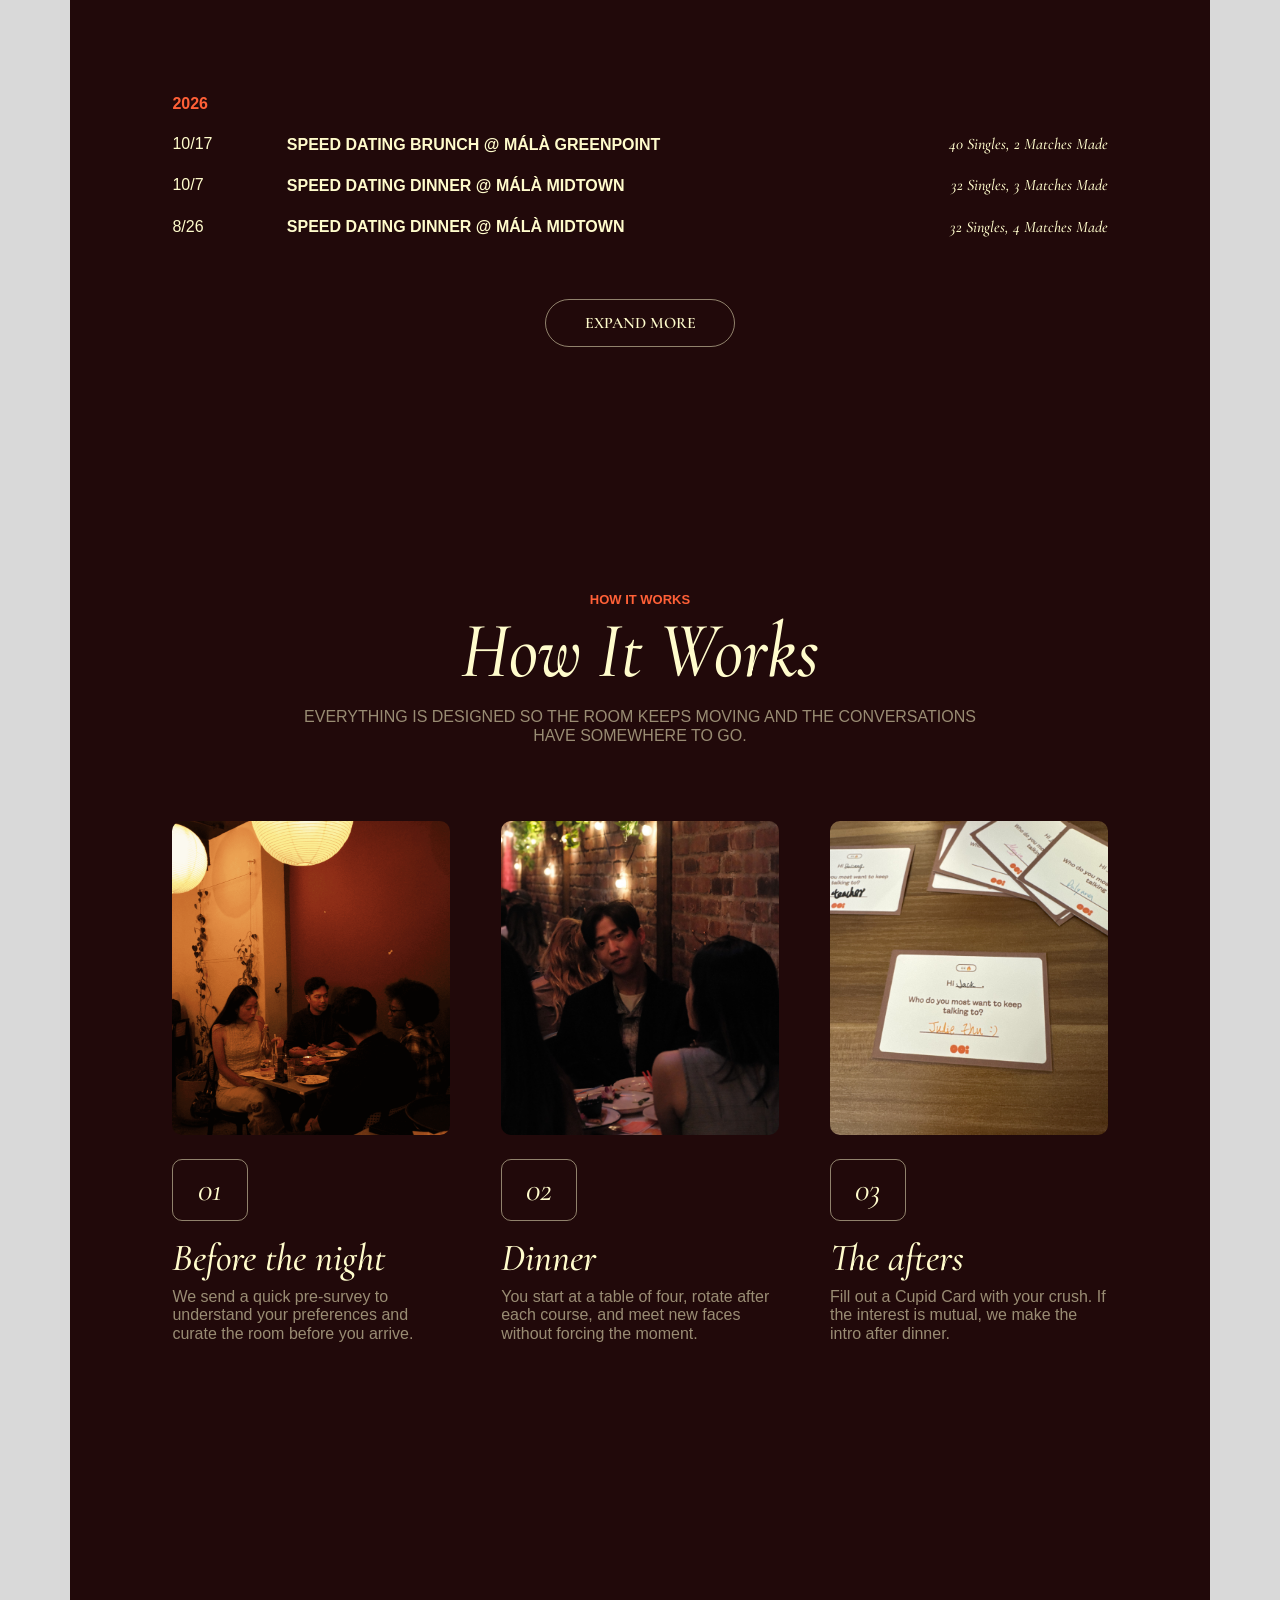
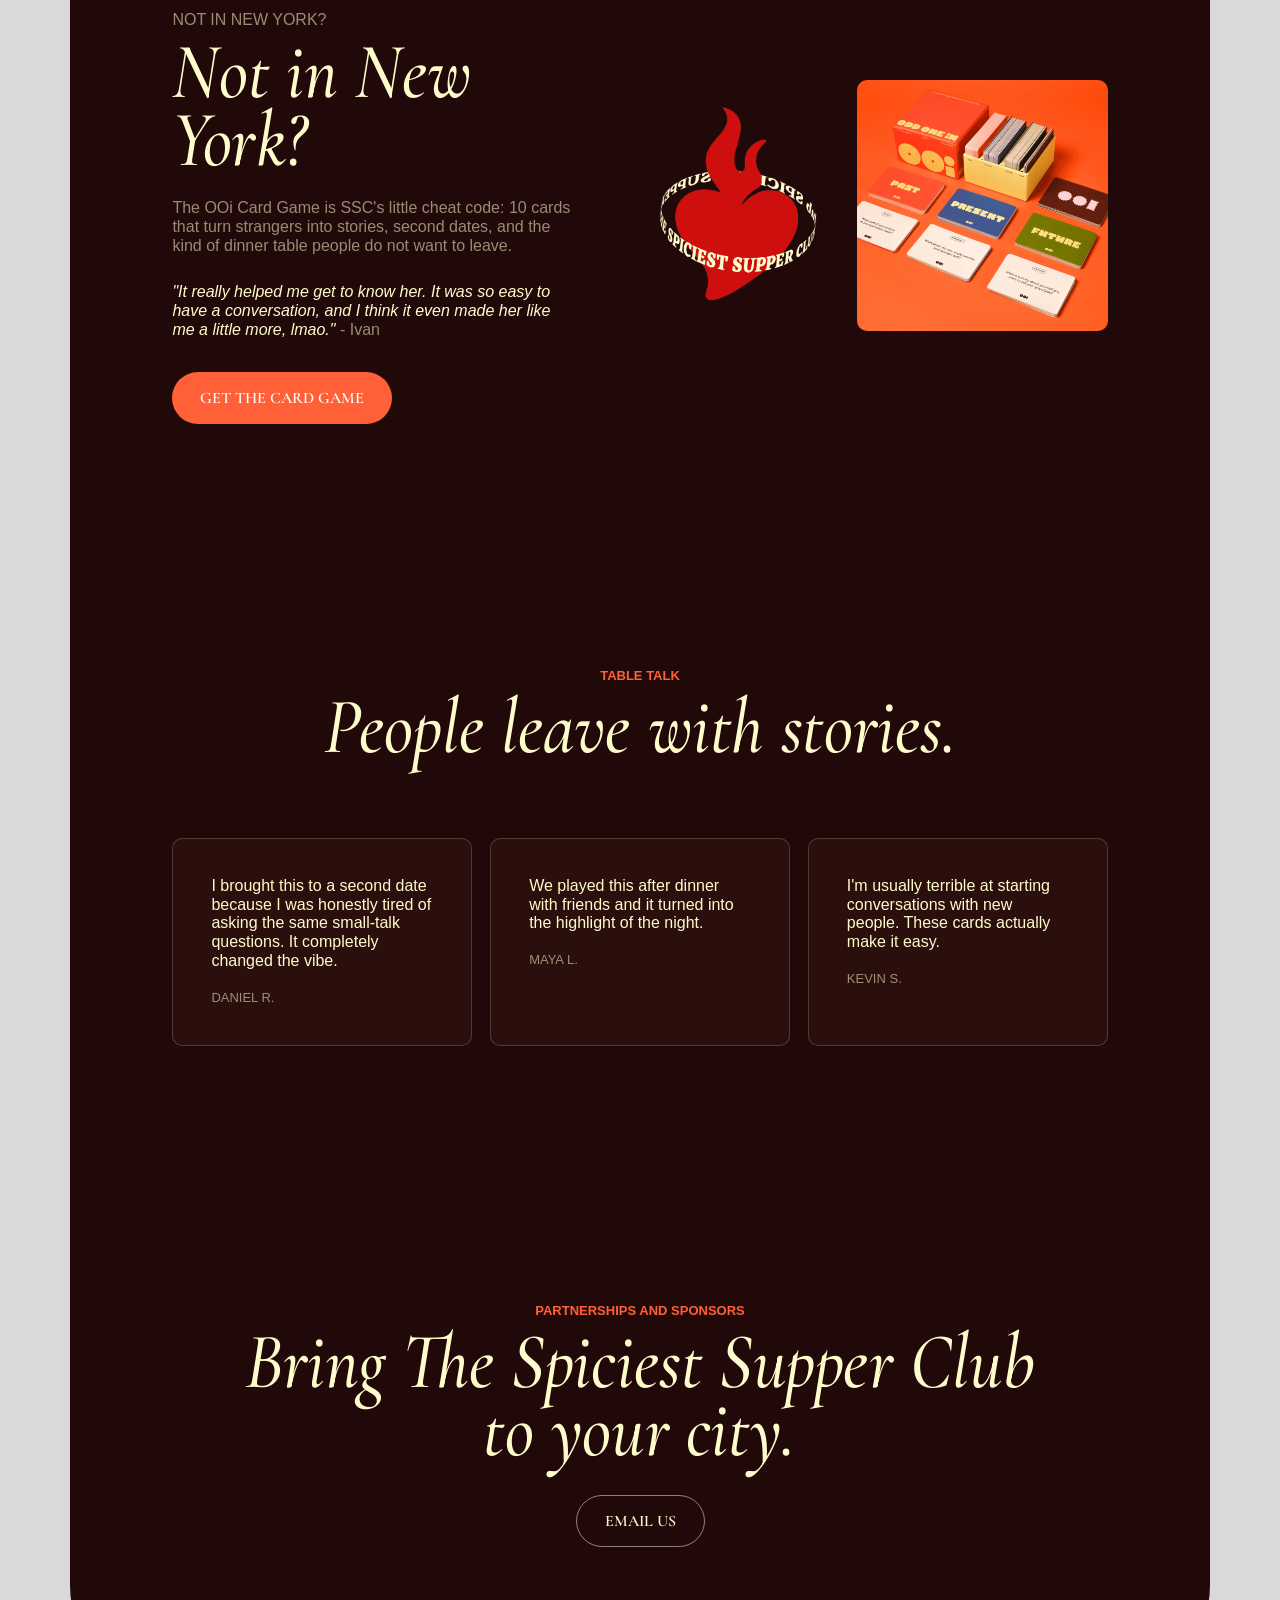
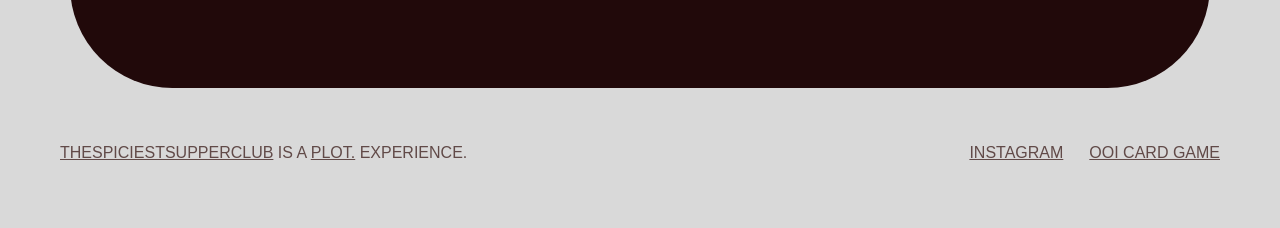
==== commit 3fafae2c: "Add Instagram reel previews" ====
--- a/index.html
+++ b/index.html
@@ -23,7 +23,7 @@
     <link rel="preconnect" href="https://fonts.googleapis.com">
     <link rel="preconnect" href="https://fonts.gstatic.com" crossorigin>
     <link href="https://fonts.googleapis.com/css2?family=Cormorant+Garamond:ital,wght@0,300..700;1,300..700&amp;display=swap" rel="stylesheet">
-    <link rel="stylesheet" href="styles.css?v=20261103-season-wrap">
+    <link rel="stylesheet" href="styles.css?v=20261103-reel-previews">
   </head>
   <body>
     <header class="site-header">
@@ -172,16 +172,16 @@
             <a class="button button-secondary" href="https://www.instagram.com/thespiciestsupperclub/" target="_blank" rel="noopener noreferrer">View Instagram</a>
           </div>
 
-          <div class="instagram-grid" aria-label="The Spiciest Supper Club photo preview">
-            <a href="https://www.instagram.com/thespiciestsupperclub/" target="_blank" rel="noopener noreferrer" aria-label="View The Spiciest Supper Club on Instagram">
-              <img src="assets/hero-gallery/ssc-gallery-20260417-10.jpg" alt="Guests getting to know each other over dinner">
-            </a>
-            <a href="https://www.instagram.com/thespiciestsupperclub/" target="_blank" rel="noopener noreferrer" aria-label="View The Spiciest Supper Club on Instagram">
-              <img src="assets/hero-gallery/ssc-gallery-20260609-03.jpg" alt="A group of guests gathered around a supper club table">
-            </a>
-            <a href="https://www.instagram.com/thespiciestsupperclub/" target="_blank" rel="noopener noreferrer" aria-label="View The Spiciest Supper Club on Instagram">
-              <img src="assets/hero-gallery/ssc-gallery-20260417-02.jpg" alt="Two guests enjoying dinner together">
-            </a>
+          <div class="instagram-reels" aria-label="Latest videos from The Spiciest Supper Club on Instagram">
+            <div class="instagram-reel">
+              <iframe src="https://www.instagram.com/reel/DfDPO0Nvi80/embed/" title="The Spiciest Supper Club Instagram reel from October 28, 2026" loading="lazy" allow="autoplay; encrypted-media; picture-in-picture" allowfullscreen></iframe>
+            </div>
+            <div class="instagram-reel">
+              <iframe src="https://www.instagram.com/reel/DedSiTrOvDA/embed/" title="The Spiciest Supper Club Instagram reel from October 13, 2026" loading="lazy" allow="autoplay; encrypted-media; picture-in-picture" allowfullscreen></iframe>
+            </div>
+            <div class="instagram-reel">
+              <iframe src="https://www.instagram.com/reel/Dd1xDw2zHAe/embed/" title="The Spiciest Supper Club Instagram reel from September 28, 2026" loading="lazy" allow="autoplay; encrypted-media; picture-in-picture" allowfullscreen></iframe>
+            </div>
           </div>
         </section>
         </div>
--- a/styles.css
+++ b/styles.css
@@ -642,8 +642,7 @@
 
 .instagram-preview {
   display: grid;
-  grid-template-columns: minmax(260px, .7fr) minmax(0, 1.3fr);
-  align-items: end;
+  grid-template-columns: minmax(0, 1fr);
   gap: clamp(28px, 5vw, 72px);
   margin-top: clamp(54px, 7vw, 96px);
   padding-top: clamp(28px, 4vw, 52px);
@@ -652,8 +651,9 @@
 
 .instagram-profile {
   display: grid;
-  align-content: end;
-  gap: 20px;
+  grid-template-columns: minmax(280px, 1fr) minmax(260px, .9fr) auto;
+  align-items: center;
+  gap: clamp(20px, 4vw, 52px);
 }
 
 .instagram-identity {
@@ -700,37 +700,25 @@
   width: fit-content;
 }
 
-.instagram-grid {
+.instagram-reels {
   display: grid;
   grid-template-columns: repeat(3, minmax(0, 1fr));
-  gap: 8px;
-}
-
-.instagram-grid a {
-  position: relative;
+  gap: clamp(10px, 1.5vw, 18px);
+}
+
+.instagram-reel {
+  min-width: 0;
+  overflow: hidden;
+  border-radius: 10px;
+  background: var(--black);
+}
+
+.instagram-reel iframe {
   display: block;
-  aspect-ratio: 1;
-  overflow: hidden;
-  border-radius: 8px;
-  background: var(--panel-2);
-}
-
-.instagram-grid img {
   width: 100%;
-  height: 100%;
-  object-fit: cover;
-  transition: transform .3s cubic-bezier(.16, 1, .3, 1), filter .3s ease;
-}
-
-.instagram-grid a:hover img,
-.instagram-grid a:focus-visible img {
-  transform: scale(1.035);
-  filter: brightness(1.08);
-}
-
-.instagram-grid a:focus-visible {
-  outline: 2px solid var(--orange);
-  outline-offset: 4px;
+  aspect-ratio: 9 / 16;
+  border: 0;
+  background: var(--black);
 }
 
 .waitlist-signup .button[disabled] {
@@ -1159,6 +1147,11 @@
     align-items: start;
   }
 
+  .instagram-profile {
+    grid-template-columns: 1fr;
+    align-items: start;
+  }
+
   .site-footer {
     flex-direction: column;
     align-items: flex-start;
@@ -1207,6 +1200,19 @@
 
   .instagram-profile .button {
     width: 100%;
+  }
+
+  .instagram-reels {
+    grid-auto-columns: minmax(250px, 82%);
+    grid-auto-flow: column;
+    grid-template-columns: none;
+    overflow-x: auto;
+    padding: 4px 4px 14px;
+    scroll-snap-type: x mandatory;
+  }
+
+  .instagram-reel {
+    scroll-snap-align: start;
   }
 
   .hero-stats {
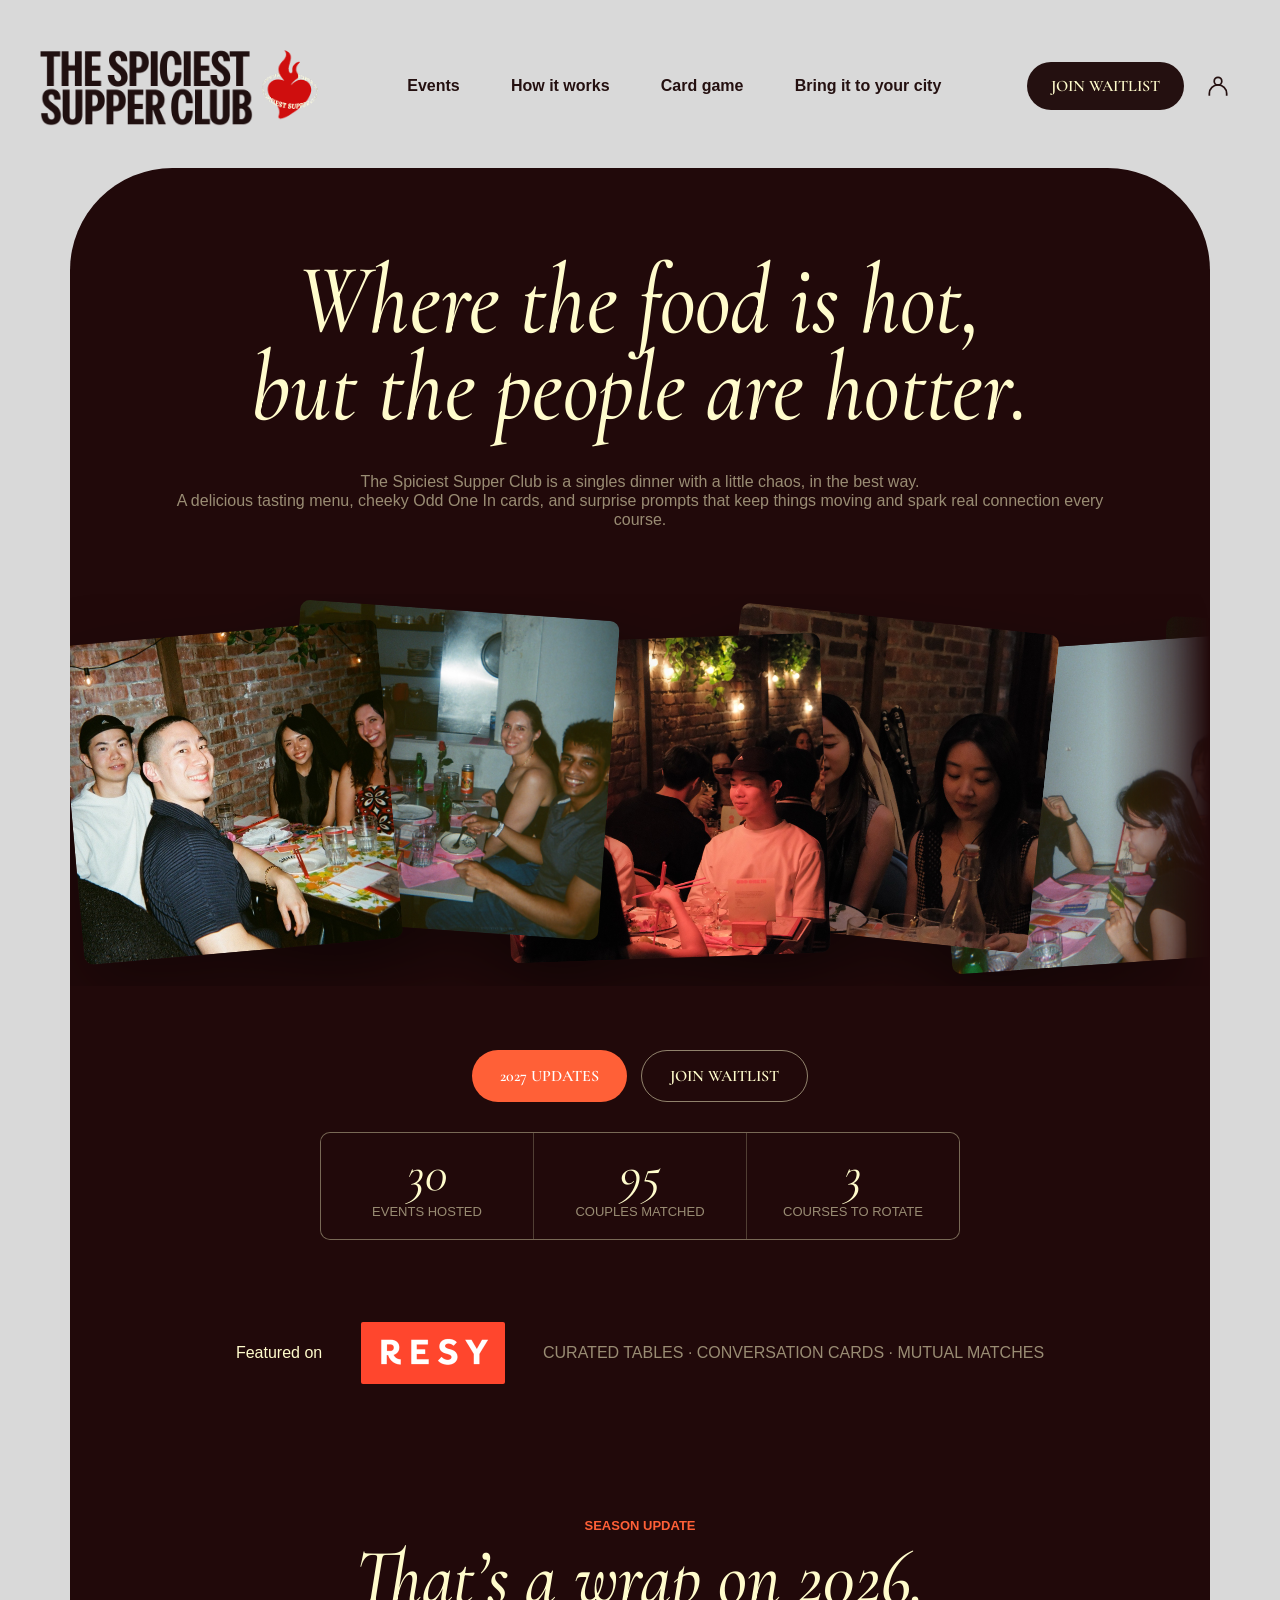
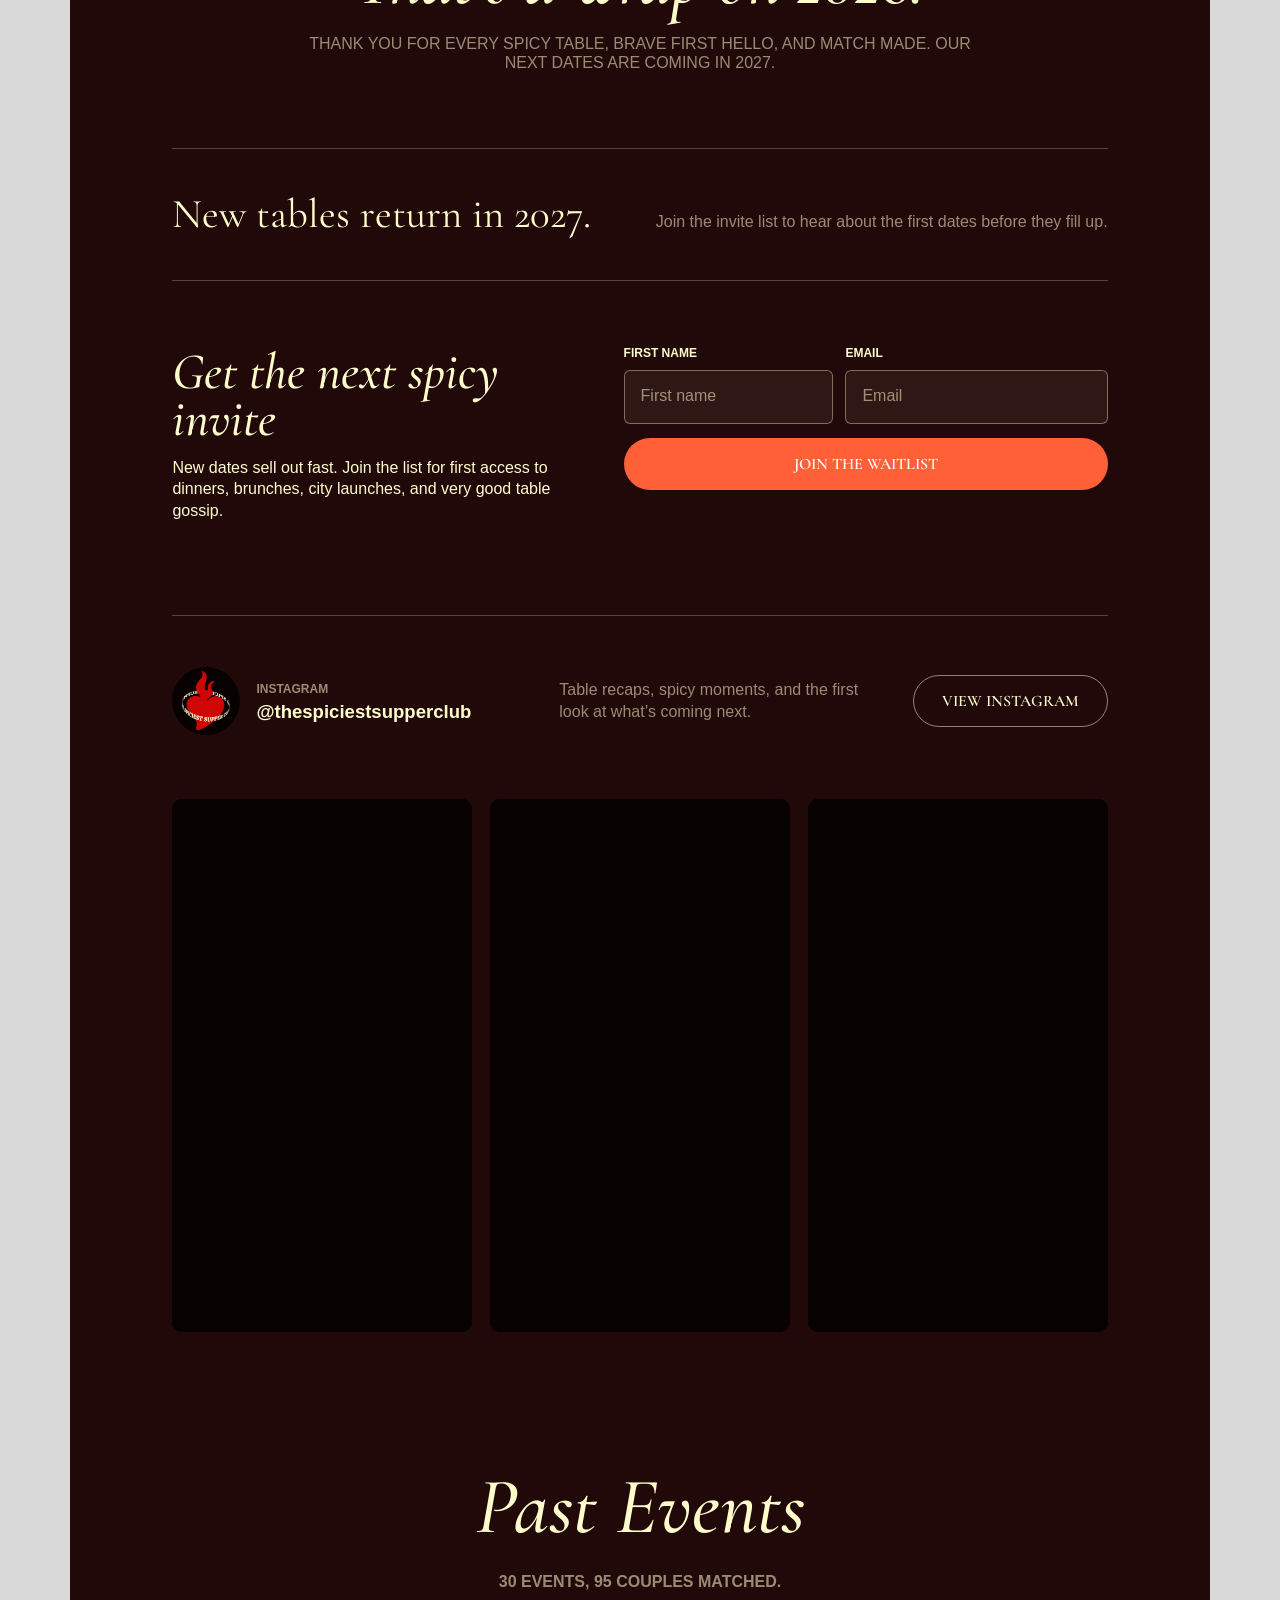
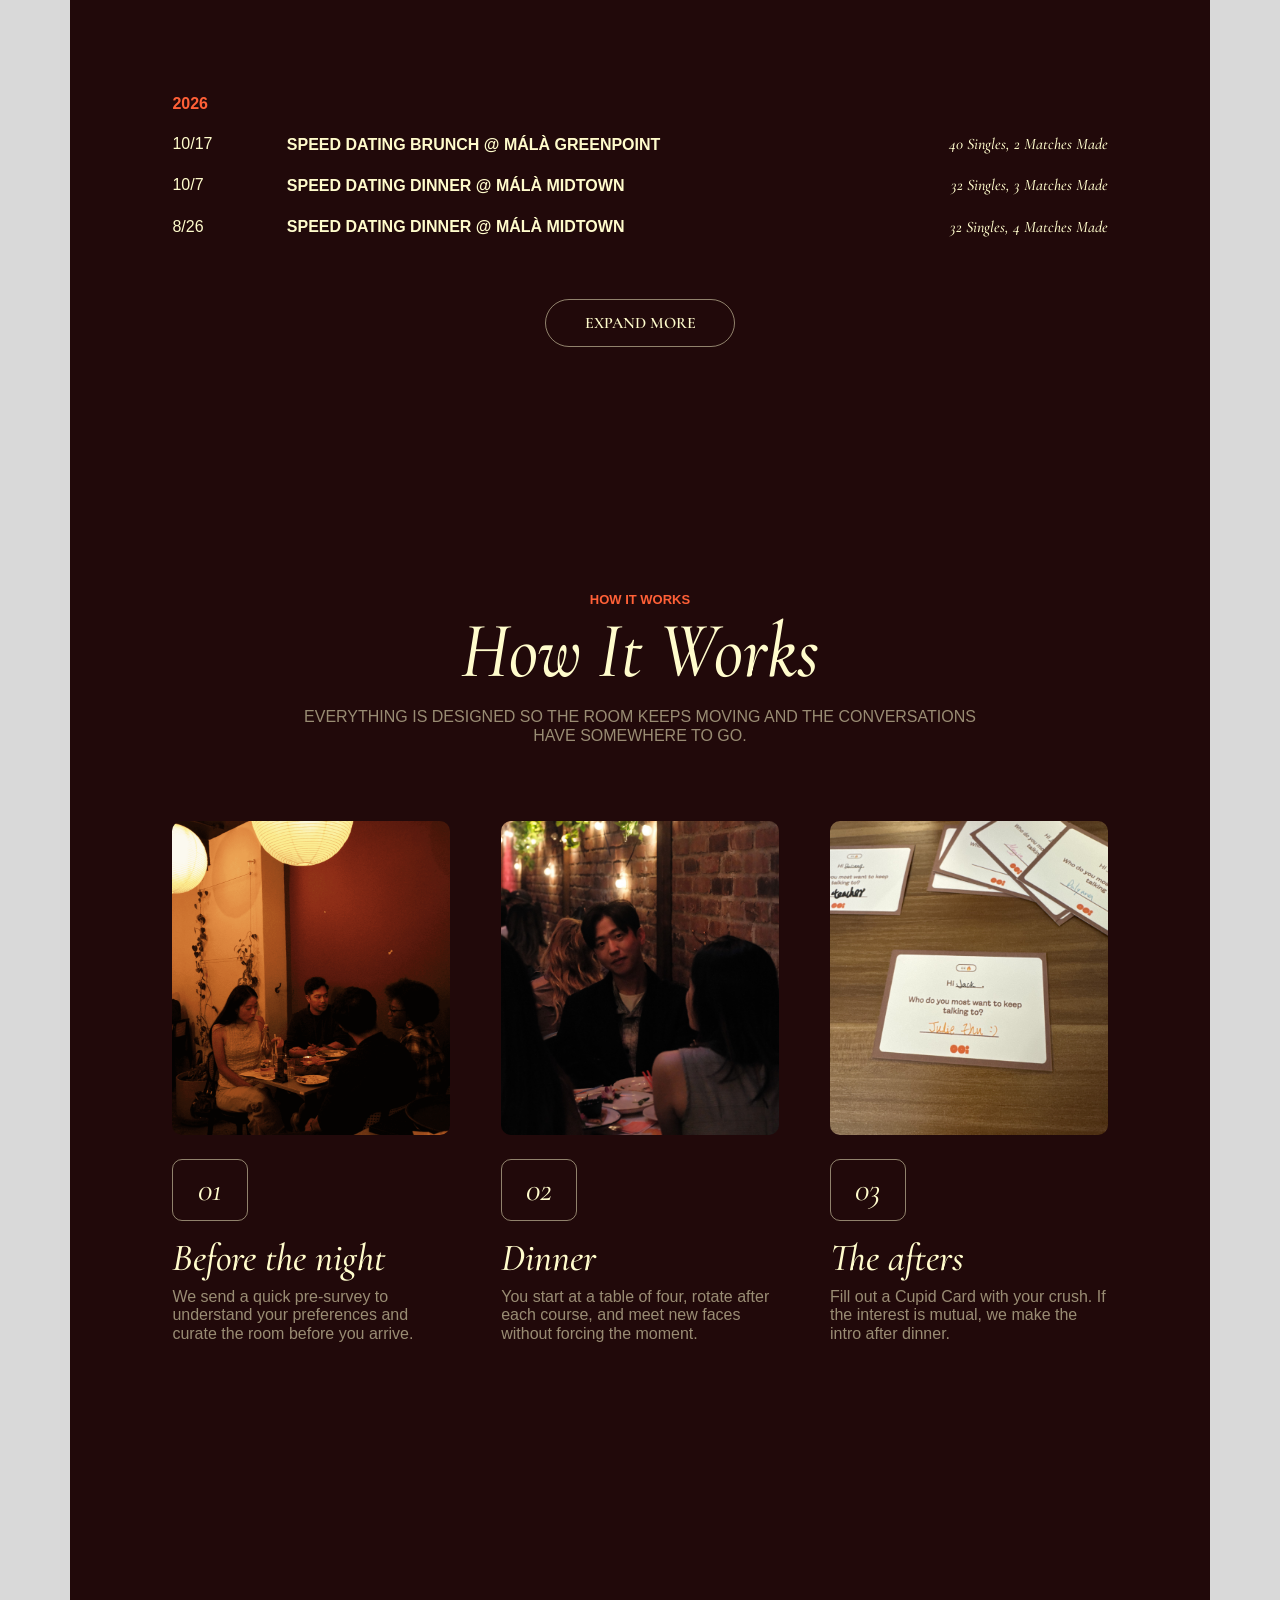
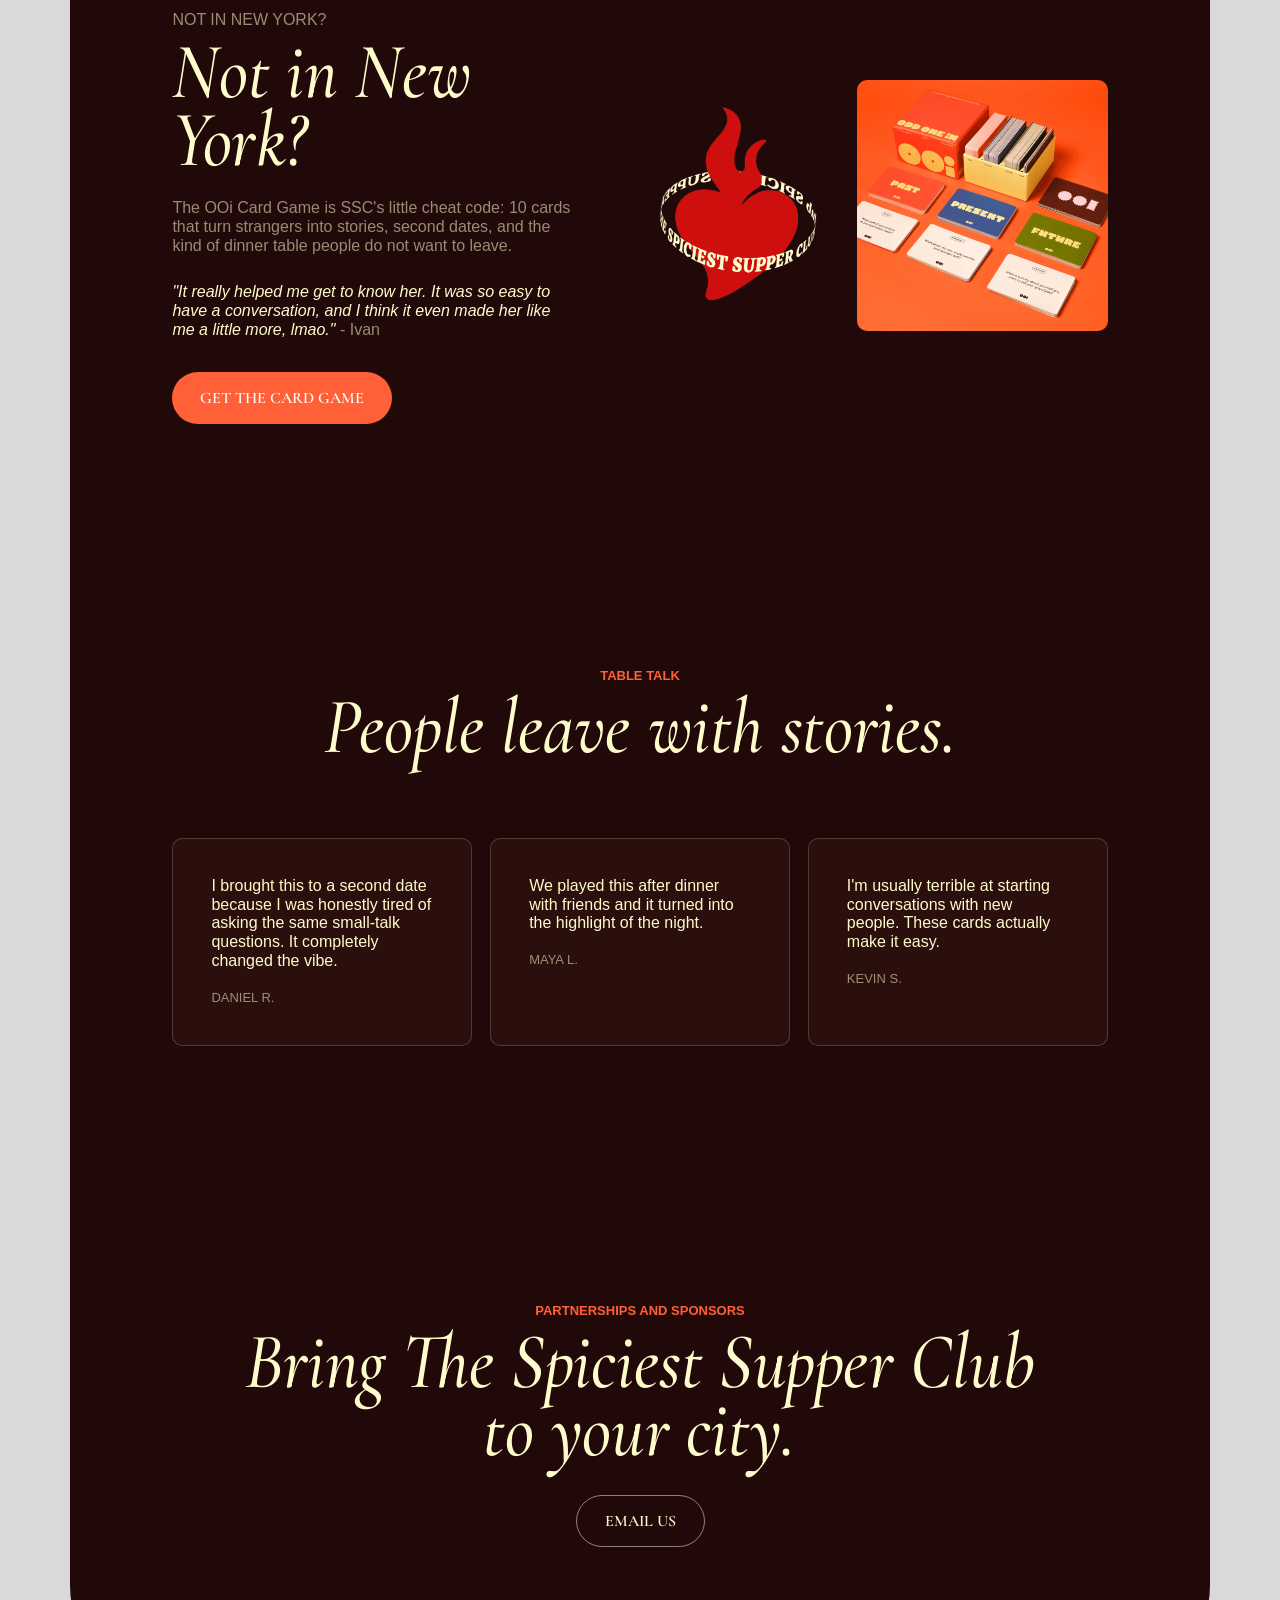
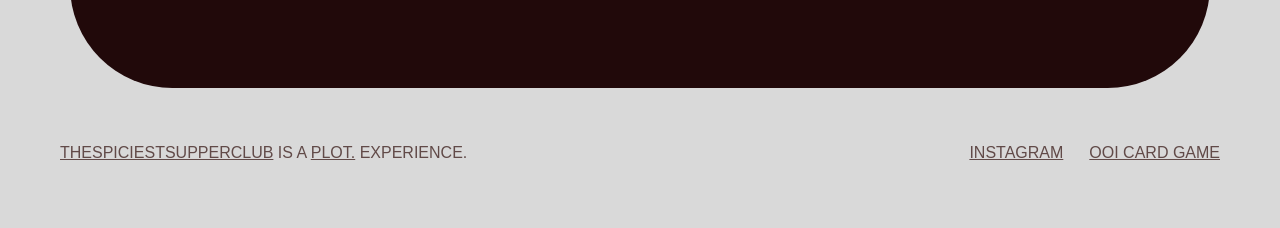
==== commit 2633a8ab: "Publish SSC profile preview and private account storage integration" ====
--- a/index.html
+++ b/index.html
@@ -23,7 +23,7 @@
     <link rel="preconnect" href="https://fonts.googleapis.com">
     <link rel="preconnect" href="https://fonts.gstatic.com" crossorigin>
     <link href="https://fonts.googleapis.com/css2?family=Cormorant+Garamond:ital,wght@0,300..700;1,300..700&amp;display=swap" rel="stylesheet">
-    <link rel="stylesheet" href="styles.css?v=20261103-reel-previews">
+    <link rel="stylesheet" href="styles.css?v=20261124-member-profile">
   </head>
   <body>
     <header class="site-header">
@@ -38,7 +38,10 @@
         <a href="#city">Bring it to your city</a>
       </nav>
 
-      <a class="header-cta" href="#waitlist">Join waitlist</a>
+      <div class="account-actions">
+        <a class="header-cta" href="#waitlist">Join waitlist</a>
+        <a href="profile.html" aria-label="My profile" title="My profile"><svg width="26" height="26" viewBox="0 0 24 24" fill="none" stroke="currentColor" stroke-width="1.6" aria-hidden="true"><circle cx="12" cy="7.5" r="3.5"/><path d="M4 21v-2a8 8 0 0 1 16 0v2"/></svg></a>
+      </div>
 
       <button class="menu-button" type="button" aria-label="Open menu" aria-expanded="false" aria-controls="mobile-nav">
         <span></span>
--- a/styles.css
+++ b/styles.css
@@ -86,6 +86,13 @@
   font-weight: 800;
 }
 
+.account-actions { display:flex; align-items:center; gap:12px }
+.account-actions > a:last-child { display:grid; place-items:center; min-width:44px; min-height:44px }
+@media(max-width:1080px) {
+  header.site-header { grid-template-columns:minmax(0,1fr) auto auto; column-gap:8px }
+  header.site-header .brand { max-width:100% }
+}
+
 .desktop-nav a,
 .header-cta,
 .mobile-nav a,
